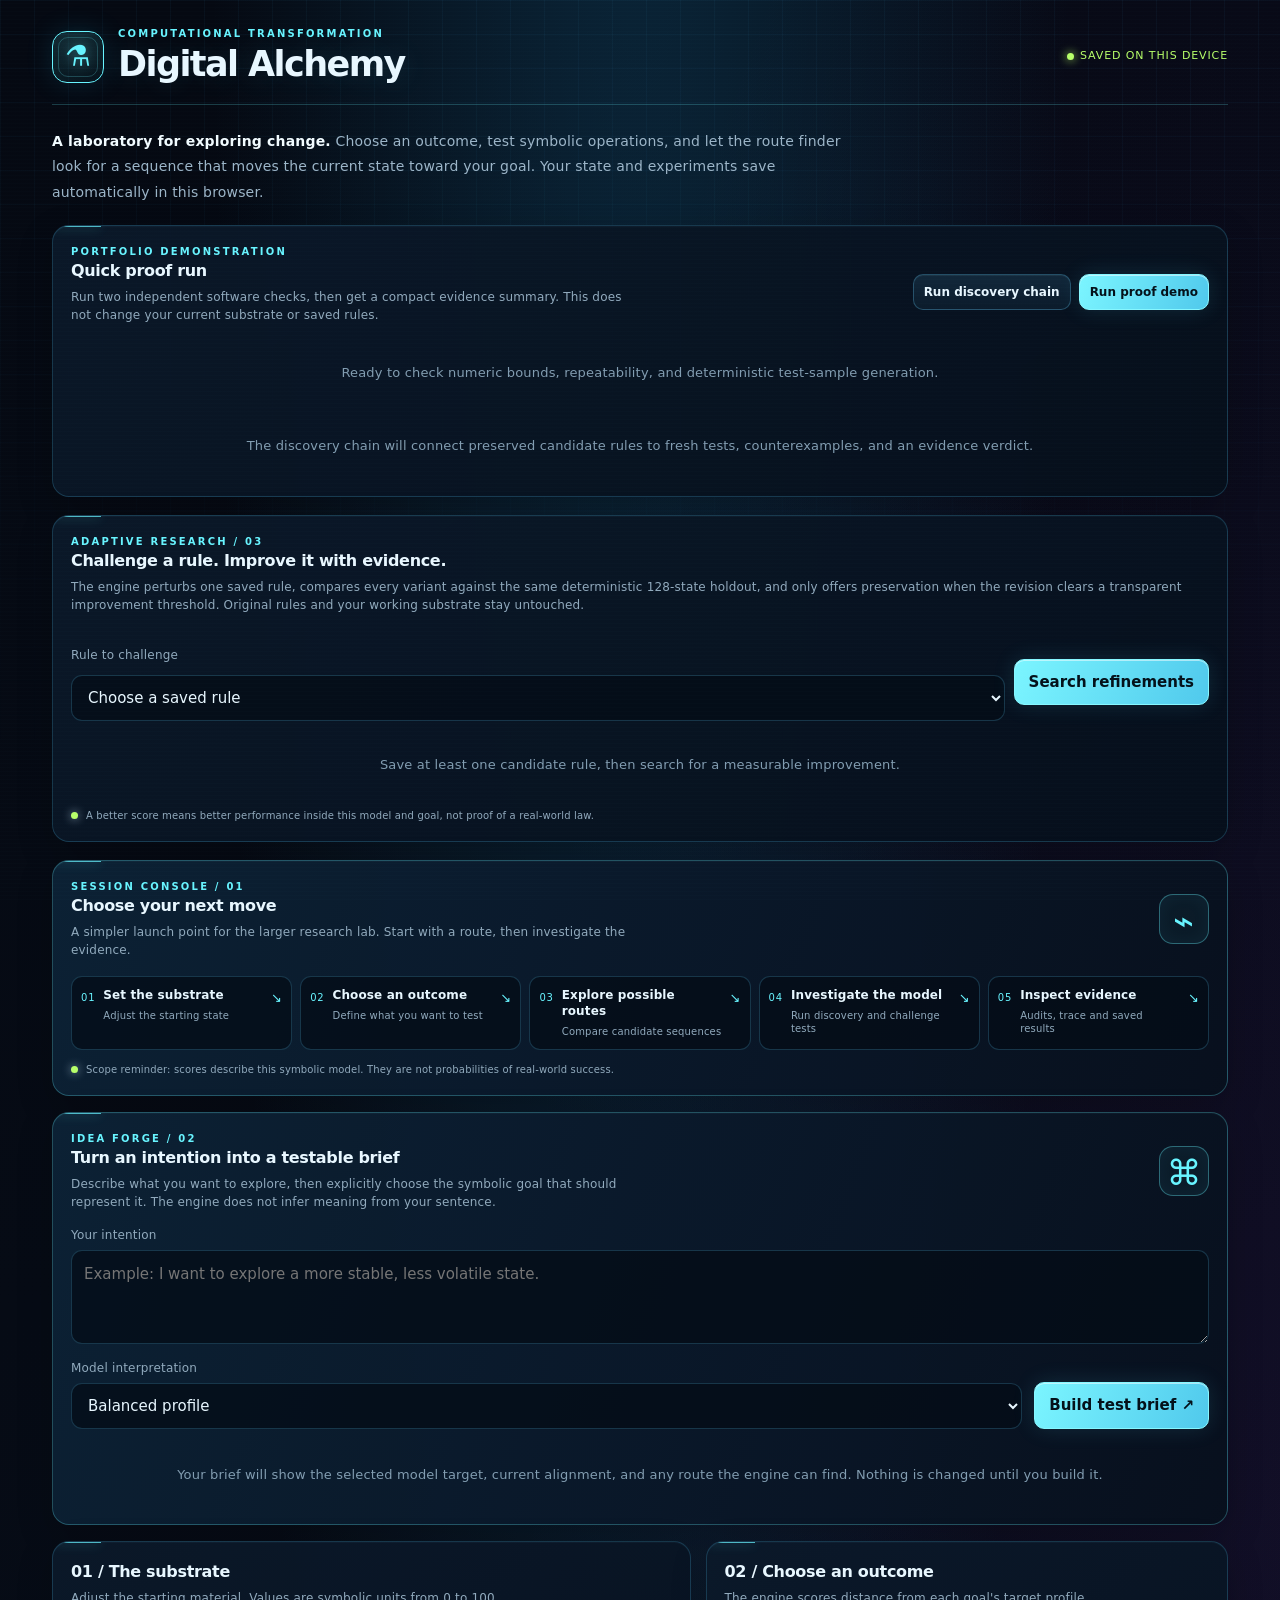
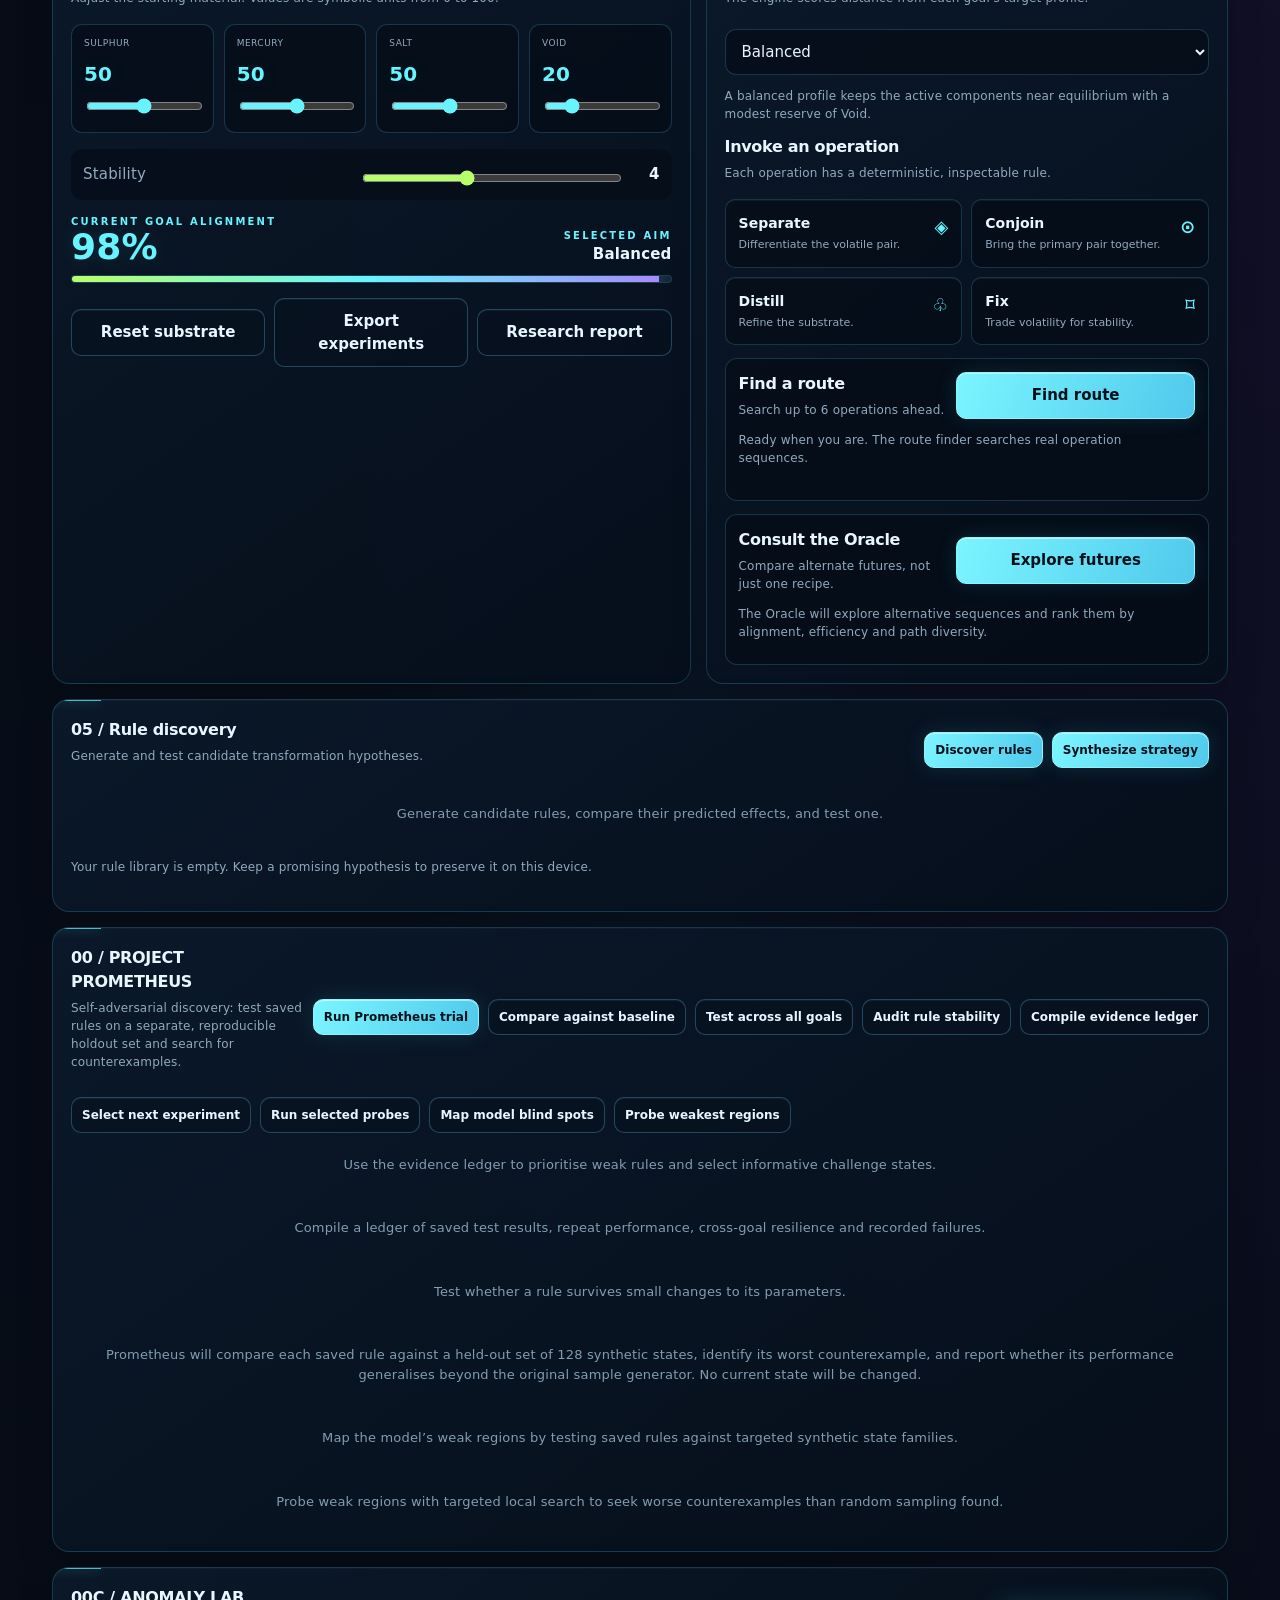
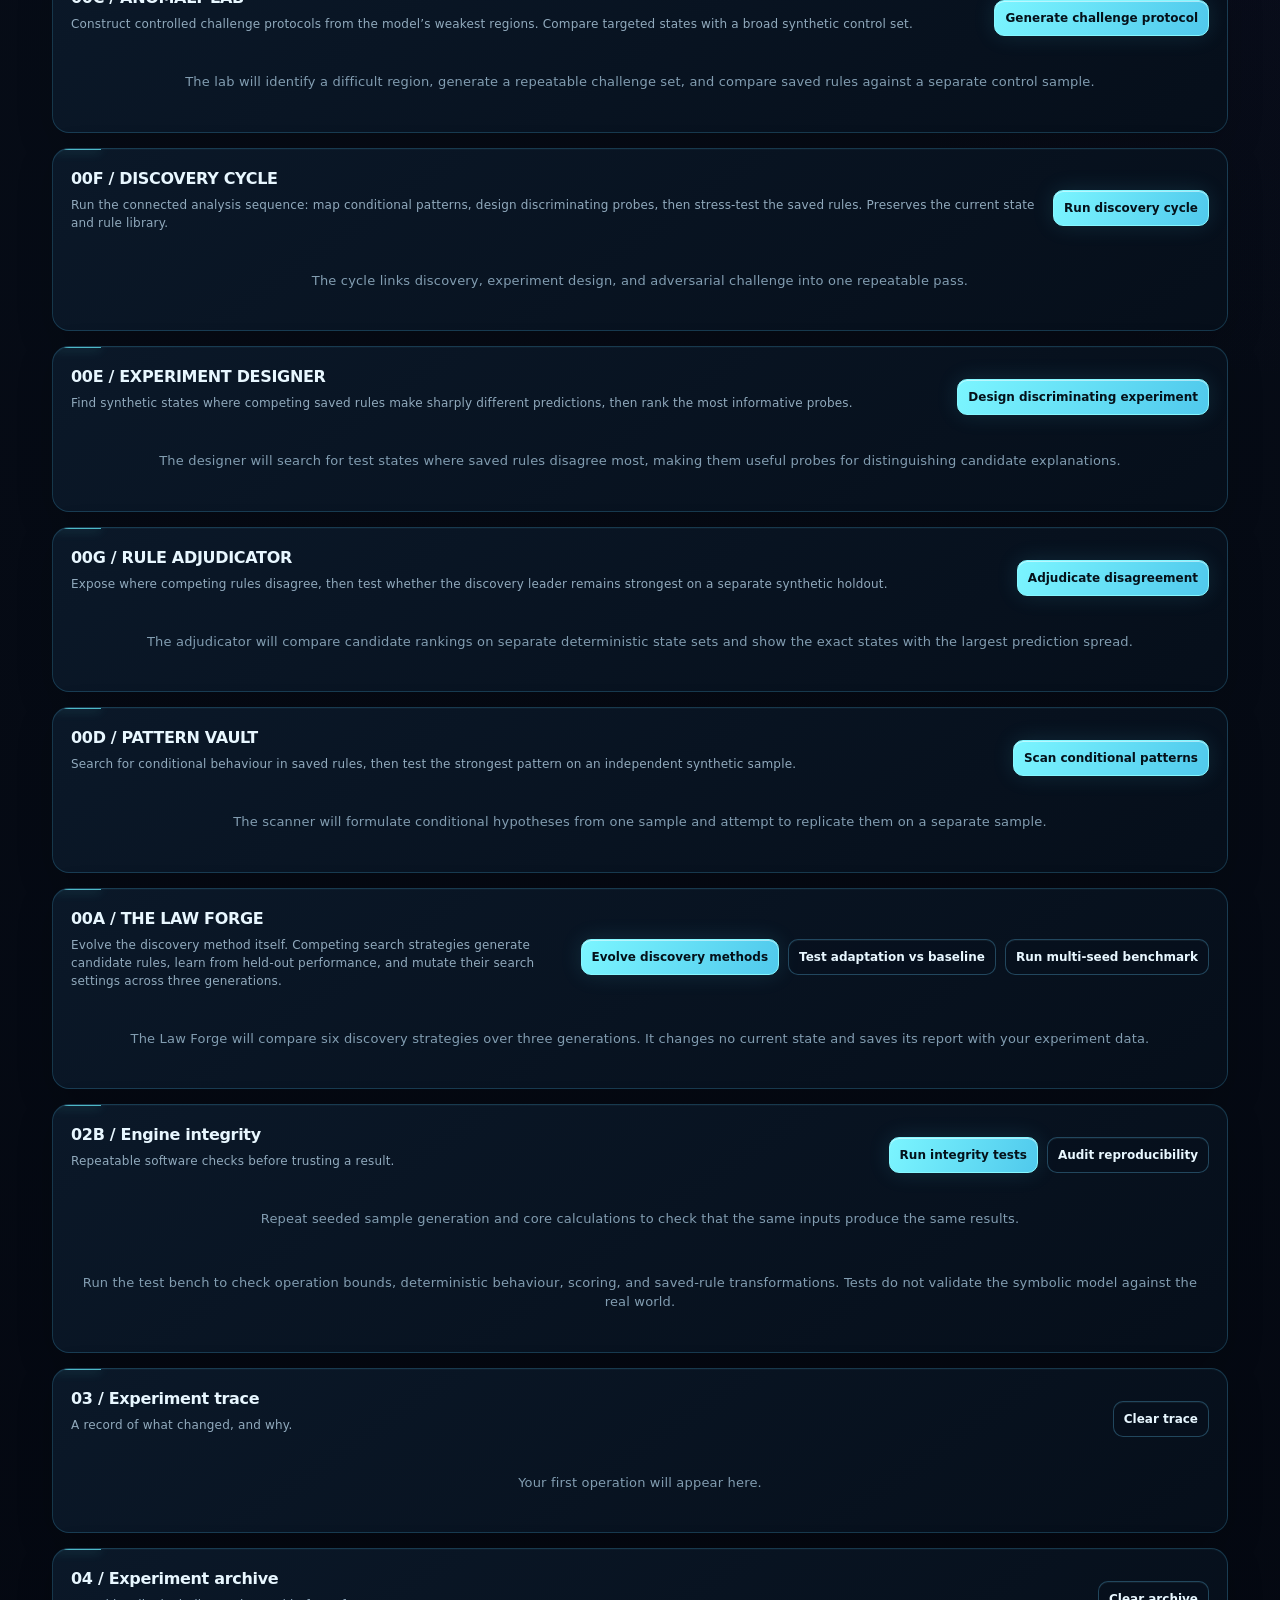
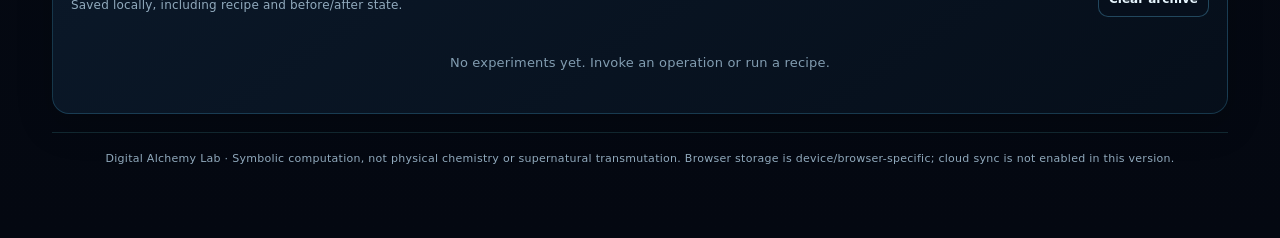
==== index.html @ 7f0c9658 "Design Digital Alchemy with an alien research-lab interface" ====
<!doctype html>
<html lang="en"><head><meta charset="utf-8"><meta name="viewport" content="width=device-width,initial-scale=1,viewport-fit=cover"><meta name="theme-color" content="#09130f"><title>Digital Alchemy Lab</title>
<style>
:root{color-scheme:dark;--bg:#09130f;--panel:#111f18;--panel2:#17281f;--line:#294535;--gold:#d9bd75;--muted:#9aafa1;--text:#edf4ed;--green:#82c59a;--red:#e9a19a}*{box-sizing:border-box}body{margin:0;background:radial-gradient(ellipse at top,#14281d 0,#09130f 58%);color:var(--text);font:15px/1.5 system-ui,-apple-system,BlinkMacSystemFont,"Segoe UI",sans-serif}button,input,select{font:inherit}button{border:1px solid var(--line);background:#203629;color:var(--text);border-radius:12px;padding:11px 14px;cursor:pointer;font-weight:650}button:active{transform:scale(.985)}button.primary{background:var(--gold);color:#172016;border-color:var(--gold)}button.ghost{background:transparent}button.danger{color:#ffc1b8}button:disabled{opacity:.4;cursor:not-allowed}.wrap{max-width:1050px;margin:auto;padding:20px 15px 50px}.top{display:flex;justify-content:space-between;align-items:center;gap:12px;margin-bottom:22px}.brand{display:flex;align-items:center;gap:12px}.sigil{width:45px;height:45px;border:1px solid var(--gold);border-radius:50%;display:grid;place-items:center;color:var(--gold);font-size:26px}.eyebrow{color:var(--gold);font-size:11px;letter-spacing:.19em;text-transform:uppercase}.brand h1{font-size:23px;line-height:1.15;margin:3px 0}.status{font-size:12px;color:var(--green);display:flex;align-items:center;gap:6px}.dot{width:7px;height:7px;background:var(--green);border-radius:50%}.intro{margin-bottom:20px;color:var(--muted);max-width:690px}.intro strong{color:var(--text)}.mission{margin:0 0 16px;padding:17px 18px;background:linear-gradient(115deg,rgba(29,54,39,.96),rgba(12,24,17,.98));border-color:#3b6048}.mission-head{display:flex;justify-content:space-between;gap:12px;align-items:center}.mission h2{font-size:18px;margin:4px 0}.mission .sub{margin:0;max-width:560px}.mission-mark{font-size:35px;color:var(--gold);border:1px solid #3d5c43;border-radius:50%;width:50px;height:50px;display:grid;place-items:center;flex-shrink:0}.launch-nav{display:grid;grid-template-columns:repeat(5,minmax(0,1fr));gap:8px;margin-top:17px}.launch-nav a{display:flex;align-items:flex-start;gap:8px;min-width:0;text-decoration:none;color:var(--text);background:#0a1710;border:1px solid #294535;border-radius:12px;padding:11px 9px;transition:border-color .15s,background .15s}.launch-nav a:hover,.launch-nav a:focus-visible{border-color:var(--gold);background:#172a1d;outline:none}.launch-nav a>span:nth-child(2){min-width:0;flex:1}.launch-num{font-size:10px;color:var(--gold);letter-spacing:.08em;padding-top:2px}.launch-nav strong{display:block;font-size:12px;line-height:1.3}.launch-nav small{display:block;color:var(--muted);font-size:10px;line-height:1.35;margin-top:5px}.launch-arrow{color:var(--gold);font-size:13px}.mission-note{display:flex;align-items:center;gap:8px;font-size:11px;color:var(--muted);margin:12px 0 0}.mission-note .dot{flex-shrink:0}.intent-compiler{margin:0 0 16px}.field-label{display:block;color:var(--muted);font-size:12px;margin:15px 0 6px}.intent-compiler textarea{display:block;width:100%;resize:vertical;min-height:76px;background:#0a1710;color:var(--text);border:1px solid var(--line);border-radius:11px;padding:12px;font:inherit}.intent-compiler textarea:focus,.intent-compiler select:focus{outline:2px solid var(--gold);outline-offset:2px}.intent-controls{display:grid;grid-template-columns:minmax(0,1fr) auto;gap:12px;align-items:end}.intent-controls .goal-select{margin:0}.intent-controls button{min-height:44px}.intent-result{margin-top:14px}.intent-result:empty{display:none}.intent-result .routebox{margin-top:10px}.intent-brief-title{font-size:14px;color:var(--gold);margin:0 0 5px}.intent-result p{margin:5px 0;color:var(--muted);font-size:12px}.intent-result strong{color:var(--text)}.candidate-compare{border-top:1px solid var(--line);padding-top:10px;margin-top:10px}.candidate-compare>div:first-child{display:flex;justify-content:space-between;gap:8px;align-items:center}.candidate-score{font-size:12px;color:var(--gold);white-space:nowrap}.candidate-compare .routepath{margin-top:8px}.grid{display:grid;grid-template-columns:1.1fr .9fr;gap:15px}.panel{background:linear-gradient(145deg,rgba(22,40,30,.97),rgba(13,25,18,.97));border:1px solid var(--line);border-radius:18px;padding:18px;min-width:0}.panel h2{font-size:16px;margin:0 0 5px}.sub{font-size:12px;color:var(--muted);margin:0 0 17px}.stats{display:grid;grid-template-columns:repeat(4,minmax(0,1fr));gap:9px}.stat{background:#0b1710;border:1px solid #243d2d;border-radius:13px;padding:10px}.stat label{display:block;color:var(--muted);font-size:11px;margin-bottom:8px}.stat strong{font-size:20px;color:var(--gold);font-variant-numeric:tabular-nums}.range{width:100%;accent-color:var(--gold);margin-top:9px}.stability{display:flex;align-items:center;gap:12px;margin:16px 0 0;background:#0b1710;border-radius:12px;padding:12px}.stability label{flex:1;color:var(--muted)}.stability input{width:45%;accent-color:var(--green)}.stability strong{min-width:24px;text-align:right}.row{display:flex;gap:9px;align-items:center;flex-wrap:wrap}.row>*{flex:1}.goal-select{width:100%;background:#0b1710;color:var(--text);border:1px solid var(--line);border-radius:11px;padding:12px;margin:5px 0 12px}.scoreline{display:flex;justify-content:space-between;gap:10px;align-items:end;margin-top:14px}.score{font-size:32px;color:var(--gold);font-weight:750;line-height:1}.meter{height:7px;background:#27382d;border-radius:99px;overflow:hidden;margin-top:10px}.meter span{height:100%;display:block;background:linear-gradient(90deg,#77b98b,var(--gold));width:0%;transition:width .2s}.ops{display:grid;grid-template-columns:repeat(2,minmax(0,1fr));gap:9px}.op{padding:13px;text-align:left;background:#0c1911}.op b{display:block;font-size:14px}.op small{display:block;color:var(--muted);font-weight:400;font-size:11px;margin-top:3px}.op .symbol{float:right;color:var(--gold);font-size:18px}.routebox{border:1px solid var(--line);background:#0b1710;border-radius:13px;padding:13px;margin-top:13px}.routepath{display:flex;flex-wrap:wrap;gap:6px;margin:10px 0}.chip{background:#243b2c;border:1px solid #365540;border-radius:8px;padding:5px 8px;font-size:12px}.trace{display:flex;flex-direction:column;gap:9px}.traceitem{border-left:2px solid var(--gold);padding:1px 0 4px 12px}.traceitem b{font-size:13px}.traceitem p{font-size:12px;color:var(--muted);margin:3px 0}.history{display:flex;flex-direction:column;gap:9px}.histitem{display:flex;justify-content:space-between;gap:12px;align-items:center;border:1px solid var(--line);background:#0b1710;border-radius:12px;padding:12px}.histitem strong{display:block;font-size:13px}.histitem small{color:var(--muted);font-size:11px}.histactions{display:flex;gap:6px;flex-shrink:0}.histactions button{padding:7px 9px;font-size:11px}.empty{padding:22px 10px;text-align:center;color:var(--muted);font-size:13px}.wide{grid-column:1/-1}.foot{margin-top:18px;color:var(--muted);font-size:11px;text-align:center}.toast{position:fixed;bottom:18px;left:50%;transform:translateX(-50%);background:#d9bd75;color:#172016;border-radius:12px;padding:10px 15px;font-weight:700;box-shadow:0 8px 30px #0008;display:none;max-width:90vw;z-index:5}.smallbtn{padding:8px 10px;font-size:12px}@media(max-width:680px){.wrap{padding:15px 12px 35px}.launch-nav{grid-template-columns:1fr 1fr}.launch-nav a:last-child{grid-column:1/-1}.mission{padding:15px}.intent-controls{grid-template-columns:1fr}.grid{grid-template-columns:1fr}.wide{grid-column:auto}.panel{padding:15px}.stats{gap:6px}.stat{padding:8px 7px}.stat strong{font-size:18px}.stat label{font-size:10px}.top{align-items:flex-start}.status{font-size:10px}.brand h1{font-size:21px}.histitem{align-items:flex-start}.histactions{flex-direction:column}.histactions button{min-width:68px}}

/* DIGITAL ALCHEMY / XENOLAB VISUAL SYSTEM */
:root{
 --bg:#050912;
 --panel:#0a1422;
 --panel2:#0d1d30;
 --line:#1b4562;
 --gold:#68f4ff;
 --muted:#91aabd;
 --text:#e8f7ff;
 --green:#b7ff6a;
 --red:#ff719b;
 color-scheme:dark;
}
html{scroll-behavior:smooth;scroll-padding-top:18px}
body{
 background:
  radial-gradient(ellipse at 50% -12%,rgba(22,102,145,.32),transparent 48%),
  radial-gradient(ellipse at 100% 30%,rgba(95,38,155,.13),transparent 42%),
  linear-gradient(180deg,#050912 0%,#070d18 52%,#040811 100%);
 letter-spacing:.012em;
}
body::before{
 content:"";position:fixed;inset:0;z-index:-1;pointer-events:none;
 background-image:linear-gradient(rgba(81,202,255,.045) 1px,transparent 1px),linear-gradient(90deg,rgba(81,202,255,.045) 1px,transparent 1px);
 background-size:34px 34px;
 mask-image:linear-gradient(to bottom,black,transparent 86%);
}
body::after{
 content:"";position:fixed;inset:0;z-index:8;pointer-events:none;opacity:.13;
 background:repeating-linear-gradient(to bottom,transparent 0,transparent 3px,rgba(105,220,255,.09) 4px);
 mix-blend-mode:screen;
}
.wrap{max-width:1220px;padding:26px 22px 60px}
.top{padding:0 0 17px;border-bottom:1px solid rgba(104,244,255,.22);margin-bottom:24px}
.brand{gap:14px}
.sigil{
 width:52px;height:52px;border-radius:15px;position:relative;
 background:linear-gradient(145deg,rgba(104,244,255,.12),rgba(104,244,255,.015));
 box-shadow:0 0 28px rgba(44,210,255,.13),inset 0 0 18px rgba(104,244,255,.06);
 text-shadow:0 0 18px rgba(104,244,255,.7);font-size:29px;
}
.sigil::after{content:"";position:absolute;inset:5px;border:1px solid rgba(104,244,255,.22);border-radius:10px;pointer-events:none}
.eyebrow{color:var(--gold);letter-spacing:.22em;font-size:10px;font-weight:750}
.brand h1{font-size:clamp(25px,3vw,35px);letter-spacing:-.045em;font-weight:780;text-shadow:0 0 28px rgba(104,244,255,.14)}
.status{color:var(--green);font-size:11px;text-transform:uppercase;letter-spacing:.08em}
.dot{box-shadow:0 0 10px currentColor}
.intro{max-width:790px;font-size:14px;line-height:1.8;color:#9cb5c8}
.intro strong{color:#f1fbff}
.panel{
 background:linear-gradient(145deg,rgba(11,25,42,.96),rgba(6,15,27,.97));
 border:1px solid rgba(64,151,190,.29);
 border-radius:17px;
 box-shadow:0 12px 36px rgba(0,0,0,.19),inset 0 1px 0 rgba(151,226,255,.035);
 position:relative;overflow:hidden;
}
.panel::before{
 content:"";position:absolute;left:0;top:0;width:48px;height:1px;
 background:var(--gold);box-shadow:0 0 12px var(--gold);opacity:.72;
}
.panel h2{letter-spacing:-.02em;font-size:16px}
.sub,.field-label{color:var(--muted)}
.mission{
 background:linear-gradient(112deg,rgba(12,34,54,.97),rgba(8,16,30,.98));
 border-color:rgba(104,244,255,.27);
}
.mission-mark{
 color:var(--gold);border-color:rgba(104,244,255,.36);border-radius:14px;
 background:rgba(104,244,255,.045);box-shadow:inset 0 0 18px rgba(104,244,255,.05);
}
.launch-nav a,.stat,.routebox,.histitem,.stability,.intent-compiler textarea,.goal-select,.op{
 background:rgba(4,12,23,.76);
 border-color:rgba(53,116,151,.39);
}
.launch-nav a{border-radius:11px;transition:transform .18s,border-color .18s,background .18s,box-shadow .18s}
.launch-nav a:hover,.launch-nav a:focus-visible{
 border-color:var(--gold);background:rgba(18,51,72,.75);
 box-shadow:0 0 22px rgba(104,244,255,.09);transform:translateY(-2px)
}
.launch-nav strong{font-size:12px;letter-spacing:.01em}
.launch-num,.launch-arrow,.candidate-score{color:var(--gold)}
button{
 border:1px solid rgba(73,149,183,.42);
 background:linear-gradient(180deg,#12283b,#0b1b2b);
 border-radius:10px;
 box-shadow:inset 0 1px 0 rgba(195,240,255,.055);
 transition:transform .16s,border-color .16s,box-shadow .16s,filter .16s;
}
button:hover:not(:disabled){border-color:rgba(104,244,255,.8);box-shadow:0 0 20px rgba(104,244,255,.09),inset 0 1px 0 rgba(195,240,255,.08);filter:brightness(1.08)}
button.primary{
 background:linear-gradient(110deg,#7bf5ff,#50c9ec);
 border-color:#86f7ff;color:#04111a;
 box-shadow:0 0 22px rgba(80,201,236,.14),inset 0 1px 0 rgba(255,255,255,.5);
 font-weight:800;
}
button.primary:hover:not(:disabled){box-shadow:0 0 27px rgba(80,201,236,.27);filter:brightness(1.05)}
button.ghost{background:rgba(7,17,29,.45)}
button.danger{color:#ff9db7}
.intent-compiler textarea:focus,.intent-compiler select:focus{outline-color:var(--gold)}
.stats{gap:10px}
.stat{border-radius:11px;padding:12px}
.stat label{letter-spacing:.055em;text-transform:uppercase;font-size:9px}
.stat strong,.score{color:var(--gold);text-shadow:0 0 22px rgba(104,244,255,.12)}
.score{font-size:36px}
.meter{background:#14283a;border:1px solid rgba(73,149,183,.19);height:8px}
.meter span{background:linear-gradient(90deg,#b7ff6a,#68f4ff,#a78bfa);box-shadow:0 0 12px rgba(104,244,255,.35)}
.range{accent-color:var(--gold)}
.chip{background:#10283a;border-color:#24536c;color:#d8f7ff}
.traceitem{border-left-color:var(--gold)}
.routebox{border-radius:12px}
.empty{color:#829db1}
.mission-note{font-size:10px;letter-spacing:.015em}
.toast{background:#68f4ff;color:#04111a;box-shadow:0 8px 35px rgba(0,0,0,.55),0 0 25px rgba(104,244,255,.18)}
.foot{border-top:1px solid rgba(104,244,255,.14);padding-top:18px;letter-spacing:.025em}
input,select,textarea{accent-color:var(--gold)}
:focus-visible{outline:2px solid var(--gold);outline-offset:3px}
@media(max-width:680px){
 .wrap{padding:16px 12px 38px}
 .top{padding-bottom:14px}
 .sigil{width:45px;height:45px}
 .panel{border-radius:14px}
 .launch-nav a{padding:10px 8px}
}
@media(prefers-reduced-motion:reduce){
 *,*::before,*::after{scroll-behavior:auto!important;transition:none!important;animation:none!important}
}

</style></head><body><main class="wrap">
<header class="top"><div class="brand"><div class="sigil">⚗</div><div><div class="eyebrow">Computational transformation</div><h1>Digital Alchemy</h1></div></div><div class="status" id="saveStatus"><span class="dot"></span><span>Saved on this device</span></div></header>
<p class="intro"><strong>A laboratory for exploring change.</strong> Choose an outcome, test symbolic operations, and let the route finder look for a sequence that moves the current state toward your goal. Your state and experiments save automatically in this browser.</p>
<section class="panel" aria-labelledby="portfolioDemoTitle" style="margin-bottom:18px">
  <div class="row"><div><div class="eyebrow">Portfolio demonstration</div><h2 id="portfolioDemoTitle">Quick proof run</h2><p class="sub">Run two independent software checks, then get a compact evidence summary. This does not change your current substrate or saved rules.</p></div><div class="row" style="gap:8px;flex-wrap:wrap;justify-content:flex-end"><button class="smallbtn" id="runEvidenceChain" style="flex:0 0 auto">Run discovery chain</button><button class="primary smallbtn" id="runPortfolioDemo" style="flex:0 0 auto">Run proof demo</button></div></div>
  <div id="portfolioDemoResults" aria-live="polite"><div class="empty">Ready to check numeric bounds, repeatability, and deterministic test-sample generation.</div></div>
  <div id="evidenceChainResults" aria-live="polite" style="margin-top:10px"><div class="empty">The discovery chain will connect preserved candidate rules to fresh tests, counterexamples, and an evidence verdict.</div></div>
</section>
<section class="panel" id="refinementPanel" style="margin-bottom:18px" aria-labelledby="refinementTitle">
  <div class="eyebrow">Adaptive research / 03</div><h2 id="refinementTitle">Challenge a rule. Improve it with evidence.</h2>
  <p class="sub">The engine perturbs one saved rule, compares every variant against the same deterministic 128-state holdout, and only offers preservation when the revision clears a transparent improvement threshold. Original rules and your working substrate stay untouched.</p>
  <div class="row"><div><label class="field-label" for="refinementRuleSelect">Rule to challenge</label><select id="refinementRuleSelect" class="goal-select"><option value="">Choose a saved rule</option></select></div><button class="primary" id="runRuleRefinement" style="flex:0 0 auto">Search refinements</button></div>
  <div id="ruleRefinementResults" aria-live="polite"><div class="empty">Save at least one candidate rule, then search for a measurable improvement.</div></div>
  <p class="mission-note"><span class="dot"></span> A better score means better performance inside this model and goal, not proof of a real-world law.</p>
</section>
<section class="mission panel" aria-labelledby="missionTitle">
  <div class="mission-head"><div><div class="eyebrow">Session console / 01</div><h2 id="missionTitle">Choose your next move</h2><p class="sub">A simpler launch point for the larger research lab. Start with a route, then investigate the evidence.</p></div><span class="mission-mark" aria-hidden="true">⌁</span></div>
  <nav class="launch-nav" aria-label="Jump to a Digital Alchemy workspace">
    <a href="#substratePanel"><span class="launch-num">01</span><span><strong>Set the substrate</strong><small>Adjust the starting state</small></span><span class="launch-arrow">↘</span></a>
    <a href="#intentionPanel"><span class="launch-num">02</span><span><strong>Choose an outcome</strong><small>Define what you want to test</small></span><span class="launch-arrow">↘</span></a>
    <a href="#routePanel"><span class="launch-num">03</span><span><strong>Explore possible routes</strong><small>Compare candidate sequences</small></span><span class="launch-arrow">↘</span></a>
    <a href="#discoveryPanel"><span class="launch-num">04</span><span><strong>Investigate the model</strong><small>Run discovery and challenge tests</small></span><span class="launch-arrow">↘</span></a>
    <a href="#evidencePanel"><span class="launch-num">05</span><span><strong>Inspect evidence</strong><small>Audits, trace and saved results</small></span><span class="launch-arrow">↘</span></a>
  </nav>
  <p class="mission-note"><span class="dot"></span> Scope reminder: scores describe this symbolic model. They are not probabilities of real-world success.</p>
</section>
<section class="mission panel intent-compiler" aria-labelledby="intentCompilerTitle">
  <div class="mission-head"><div><div class="eyebrow">Idea Forge / 02</div><h2 id="intentCompilerTitle">Turn an intention into a testable brief</h2><p class="sub">Describe what you want to explore, then explicitly choose the symbolic goal that should represent it. The engine does not infer meaning from your sentence.</p></div><span class="mission-mark" aria-hidden="true">⌘</span></div>
  <label class="field-label" for="intentionText">Your intention</label>
  <textarea id="intentionText" rows="3" maxlength="500" placeholder="Example: I want to explore a more stable, less volatile state."></textarea>
  <div class="intent-controls"><div><label class="field-label" for="intentionGoal">Model interpretation</label><select id="intentionGoal" class="goal-select"><option value="balanced">Balanced profile</option><option value="concentrated">Concentrated profile</option><option value="purified">Purified profile</option><option value="stable">Stable profile</option><option value="custom">My custom target</option></select></div><button class="primary" id="compileIntent">Build test brief ↗</button></div>
  <div id="intentBriefResult" class="intent-result" aria-live="polite"><div class="empty">Your brief will show the selected model target, current alignment, and any route the engine can find. Nothing is changed until you build it.</div></div>
</section>
<div class="grid">
<section class="panel" id="substratePanel"><h2>01 / The substrate</h2><p class="sub">Adjust the starting material. Values are symbolic units from 0 to 100.</p><div class="stats" id="stats"></div><div class="stability"><label for="stability">Stability</label><input id="stability" class="range" type="range" min="0" max="10" value="4"><strong id="stabValue">4</strong></div><div class="scoreline"><div><div class="eyebrow">Current goal alignment</div><div class="score" id="score">--%</div></div><div style="text-align:right"><div class="eyebrow">Selected aim</div><strong id="goalName">Balanced</strong></div></div><div class="meter"><span id="meter"></span></div><div class="row" style="margin-top:15px"><button class="ghost" id="resetState">Reset substrate</button><button class="ghost" id="export">Export experiments</button><button class="ghost" id="exportReport">Research report</button></div></section>
<section class="panel" id="intentionPanel"><h2>02 / Choose an outcome</h2><p class="sub">The engine scores distance from each goal's target profile.</p><select class="goal-select" id="goal"><option value="balanced">Balanced</option><option value="concentrated">Concentrated</option><option value="purified">Purified</option><option value="stable">Stable</option><option value="custom">Custom intention</option></select><div id="goalDescription" class="sub" style="margin-bottom:12px"></div><div id="customTarget" class="routebox" style="display:none;margin:0 0 18px"><h2>Define your target state</h2><p class="sub">Set the destination. The engine will search for a sequence that moves the substrate toward this profile.</p><div id="targetControls"></div><div class="stability"><label for="targetStability">Target stability</label><input id="targetStability" class="range" type="range" min="0" max="10" value="8"><strong id="targetStabilityValue">8</strong></div></div><h2>Invoke an operation</h2><p class="sub">Each operation has a deterministic, inspectable rule.</p><div class="ops"><button class="op" data-op="Separate"><span class="symbol">◈</span><b>Separate</b><small>Differentiate the volatile pair.</small></button><button class="op" data-op="Conjoin"><span class="symbol">⊙</span><b>Conjoin</b><small>Bring the primary pair together.</small></button><button class="op" data-op="Distill"><span class="symbol">♧</span><b>Distill</b><small>Refine the substrate.</small></button><button class="op" data-op="Fix"><span class="symbol">⌑</span><b>Fix</b><small>Trade volatility for stability.</small></button></div><div class="routebox" id="routePanel"><div class="row"><div><h2>Find a route</h2><p class="sub" style="margin:3px 0 0">Search up to 6 operations ahead.</p></div><button class="primary" id="findRoute">Find route</button></div><div id="routeResult" class="sub" style="margin:12px 0 0">Ready when you are. The route finder searches real operation sequences.</div><div class="routepath" id="routePath"></div><button id="runRoute" class="primary" style="width:100%;display:none">Execute recipe step by step</button></div><div class="routebox"><div class="row"><div><h2>Consult the Oracle</h2><p class="sub" style="margin:3px 0 0">Compare alternate futures, not just one recipe.</p></div><button class="primary" id="oracle">Explore futures</button></div><div id="oracleResult" class="sub" style="margin:12px 0 0">The Oracle will explore alternative sequences and rank them by alignment, efficiency and path diversity.</div><div id="oraclePaths" class="trace" style="margin-top:10px"></div></div></section>
<section class="panel wide" id="discoveryPanel"><div class="row"><div><h2>05 / Rule discovery</h2><p class="sub">Generate and test candidate transformation hypotheses.</p></div><button class="primary smallbtn" id="discoverRules" style="flex:0 0 auto">Discover rules</button> <button class="primary smallbtn" id="synthesizeStrategy" style="flex:0 0 auto">Synthesize strategy</button></div><div id="discoveryResults"><div class="empty">Generate candidate rules, compare their predicted effects, and test one.</div></div><div id="keptRules" class="trace" style="margin-top:12px"><p class="sub">Your preserved rule library will appear here.</p></div></section>
<section class="panel wide" id="evidencePanel"><div class="row"><div><h2>00 / PROJECT PROMETHEUS</h2><p class="sub">Self-adversarial discovery: test saved rules on a separate, reproducible holdout set and search for counterexamples.</p></div><button class="primary smallbtn" id="runPrometheus" style="flex:0 0 auto">Run Prometheus trial</button><button class="ghost smallbtn" id="compareBaseline" style="flex:0 0 auto">Compare against baseline</button><button class="ghost smallbtn" id="crossGoalAudit" style="flex:0 0 auto">Test across all goals</button><button class="ghost smallbtn" id="ruleStabilityAudit" style="flex:0 0 auto">Audit rule stability</button><button class="ghost smallbtn" id="compileEvidenceLedger" style="flex:0 0 auto">Compile evidence ledger</button><button class="ghost smallbtn" id="selectNextExperiment" style="flex:0 0 auto">Select next experiment</button><button class="ghost smallbtn" id="runSelectedProbes" style="flex:0 0 auto">Run selected probes</button><button class="ghost smallbtn" id="mapBlindSpots" style="flex:0 0 auto">Map model blind spots</button><button class="ghost smallbtn" id="probeWeaknesses" style="flex:0 0 auto">Probe weakest regions</button></div><div id="nextExperimentResults"><div class="empty">Use the evidence ledger to prioritise weak rules and select informative challenge states.</div></div><div id="evidenceLedgerResults"><div class="empty">Compile a ledger of saved test results, repeat performance, cross-goal resilience and recorded failures.</div></div><div id="ruleStabilityResults"><div class="empty">Test whether a rule survives small changes to its parameters.</div></div><div id="prometheusResults"><div class="empty">Prometheus will compare each saved rule against a held-out set of 128 synthetic states, identify its worst counterexample, and report whether its performance generalises beyond the original sample generator. No current state will be changed.</div></div><div id="blindSpotResults"><div class="empty">Map the model’s weak regions by testing saved rules against targeted synthetic state families.</div></div><div id="challengeResults"><div class="empty">Probe weak regions with targeted local search to seek worse counterexamples than random sampling found.</div></div></section><section class="panel wide"><div class="row"><div><h2>00C / ANOMALY LAB</h2><p class="sub">Construct controlled challenge protocols from the model’s weakest regions. Compare targeted states with a broad synthetic control set.</p></div><button class="primary smallbtn" id="runAnomalyProtocol" style="flex:0 0 auto">Generate challenge protocol</button></div><div id="anomalyResults"><div class="empty">The lab will identify a difficult region, generate a repeatable challenge set, and compare saved rules against a separate control sample.</div></div></section>
<section class="panel wide"><div class="row"><div><h2>00F / DISCOVERY CYCLE</h2><p class="sub">Run the connected analysis sequence: map conditional patterns, design discriminating probes, then stress-test the saved rules. Preserves the current state and rule library.</p></div><button class="primary smallbtn" id="runDiscoveryCycle" style="flex:0 0 auto">Run discovery cycle</button></div><div id="discoveryCycleResults"><div class="empty">The cycle links discovery, experiment design, and adversarial challenge into one repeatable pass.</div></div></section><section class="panel wide"><div class="row"><div><h2>00E / EXPERIMENT DESIGNER</h2><p class="sub">Find synthetic states where competing saved rules make sharply different predictions, then rank the most informative probes.</p></div><button class="primary smallbtn" id="designExperiments" style="flex:0 0 auto">Design discriminating experiment</button></div><div id="experimentDesignResults"><div class="empty">The designer will search for test states where saved rules disagree most, making them useful probes for distinguishing candidate explanations.</div></div></section><section class="panel wide"><div class="row"><div><h2>00G / RULE ADJUDICATOR</h2><p class="sub">Expose where competing rules disagree, then test whether the discovery leader remains strongest on a separate synthetic holdout.</p></div><button class="primary smallbtn" id="adjudicateRules" style="flex:0 0 auto">Adjudicate disagreement</button></div><div id="disagreementResults"><div class="empty">The adjudicator will compare candidate rankings on separate deterministic state sets and show the exact states with the largest prediction spread.</div></div></section><section class="panel wide"><div class="row"><div><h2>00D / PATTERN VAULT</h2><p class="sub">Search for conditional behaviour in saved rules, then test the strongest pattern on an independent synthetic sample.</p></div><button class="primary smallbtn" id="scanPatterns" style="flex:0 0 auto">Scan conditional patterns</button></div><div id="patternResults"><div class="empty">The scanner will formulate conditional hypotheses from one sample and attempt to replicate them on a separate sample.</div></div></section><section class="panel wide"><div class="row"><div><h2>00A / THE LAW FORGE</h2><p class="sub">Evolve the discovery method itself. Competing search strategies generate candidate rules, learn from held-out performance, and mutate their search settings across three generations.</p></div><button class="primary smallbtn" id="runLawForge" style="flex:0 0 auto">Evolve discovery methods</button><button class="ghost smallbtn" id="auditLawForge" style="flex:0 0 auto">Test adaptation vs baseline</button><button class="ghost smallbtn" id="benchmarkLawForge" style="flex:0 0 auto">Run multi-seed benchmark</button></div><div id="lawForgeResults"><div class="empty">The Law Forge will compare six discovery strategies over three generations. It changes no current state and saves its report with your experiment data.</div></div></section>
<section class="panel wide"><div class="row"><div><h2>02B / Engine integrity</h2><p class="sub">Repeatable software checks before trusting a result.</p></div><button class="primary smallbtn" id="runIntegrity" style="flex:0 0 auto">Run integrity tests</button><button class="ghost smallbtn" id="runReproducibility" style="flex:0 0 auto">Audit reproducibility</button></div><div id="reproducibilityResults"><div class="empty">Repeat seeded sample generation and core calculations to check that the same inputs produce the same results.</div></div><div id="integrityResults"><div class="empty">Run the test bench to check operation bounds, deterministic behaviour, scoring, and saved-rule transformations. Tests do not validate the symbolic model against the real world.</div></div></section>
<section class="panel wide"><div class="row"><div><h2>03 / Experiment trace</h2><p class="sub">A record of what changed, and why.</p></div><button class="ghost smallbtn" id="clearTrace" style="flex:0 0 auto">Clear trace</button></div><div class="trace" id="trace"><div class="empty">Your first operation will appear here.</div></div></section>
<section class="panel wide"><div class="row"><div><h2>04 / Experiment archive</h2><p class="sub">Saved locally, including recipe and before/after state.</p></div><button class="ghost smallbtn" id="clearHistory" style="flex:0 0 auto">Clear archive</button></div><div class="history" id="history"><div class="empty">No experiments yet. Invoke an operation or run a recipe.</div></div></section>
</div><p class="foot">Digital Alchemy Lab · Symbolic computation, not physical chemistry or supernatural transmutation. Browser storage is device/browser-specific; cloud sync is not enabled in this version.</p></main><div class="toast" id="toast"></div>
<script>
(function(){
const KEY='digital-alchemy-state-v1';
const names=['Sulphur','Mercury','Salt','Void'];
const goals={
 balanced:{label:'Balanced',target:[50,50,50,20],stab:5,desc:'A balanced profile keeps the active components near equilibrium with a modest reserve of Void.'},
 concentrated:{label:'Concentrated',target:[75,65,35,10],stab:6,desc:'Concentration favours strong Sulphur and Mercury, with less Void and a stable core.'},
 purified:{label:'Purified',target:[35,40,75,5],stab:7,desc:'Purification favours Salt, reduces Void, and steadily refines the material.'},
 stable:{label:'Stable',target:[45,45,60,10],stab:9,desc:'Fixation favours stability and a quieter, Salt-rich substrate.'},
 custom:{label:'Custom intention',target:[65,35,70,8],stab:8,desc:'Define your own destination. The engine will search for the closest reachable state.'}
};
const ops=['Separate','Conjoin','Distill','Fix'];
let state={values:[50,50,50,20],stability:4,goal:'balanced',customTarget:[65,35,70,8],customStability:8,intentText:'',history:[],trace:[],route:null,learnedRules:[],integrityReports:[],prometheusReports:[],lawForgeReports:[],blindSpotReports:[]};
let running=false;
function clamp(n){return Math.max(0,Math.min(100,Math.round(n)))}
function clone(x){return JSON.parse(JSON.stringify(x))}
function goalConfig(g=state.goal){if(g==='custom')return {...goals.custom,target:state.customTarget,stab:state.customStability};return goals[g]}
function score(s,g=state.goal){const t=goalConfig(g);let d=0;for(let i=0;i<4;i++)d+=Math.abs(s.values[i]-t.target[i])/100;d+=Math.abs(s.stability-t.stab)/10;return Math.round(Math.max(0,100-(d/5*100)))}
function apply(s,op){
 let n=clone(s),v=n.values,explain='';
 if(op==='Separate'){const sulphurHigher=v[0]>=v[1];v[0]=clamp(v[0]+(sulphurHigher?8:-8));v[1]=clamp(v[1]+(sulphurHigher?-8:8));v[3]=clamp(v[3]+5);n.stability=Math.max(0,n.stability-1);explain='Pushed Sulphur and Mercury apart, increased Void by 5, and reduced stability by 1.'}
 if(op==='Conjoin'){let avg=(v[0]+v[1])/2;v[0]=clamp(v[0]+(avg-v[0])*.35);v[1]=clamp(v[1]+(avg-v[1])*.35);v[2]=clamp(v[2]-3);v[3]=clamp(v[3]-5);n.stability=Math.min(10,n.stability+1);explain='Moved Sulphur and Mercury toward their mean, reduced Salt and Void slightly, and raised stability.'}
 if(op==='Distill'){v[0]=clamp(v[0]-4);v[1]=clamp(v[1]-3);v[2]=clamp(v[2]+8);v[3]=clamp(v[3]-7);n.stability=Math.min(10,n.stability+1);explain='Reduced the volatile components, increased Salt by 8, reduced Void by 7, and raised stability.'}
 if(op==='Fix'){v[0]=clamp(v[0]-2);v[1]=clamp(v[1]-2);v[2]=clamp(v[2]+4);v[3]=clamp(v[3]-4);n.stability=Math.min(10,n.stability+2);explain='Anchored the substrate: slightly reduced volatility, added Salt, lowered Void, and raised stability by 2.'}
 return {state:n,explain};
}
function synthesizeStrategy(){
 const root=document.getElementById('discoveryResults');
 if(state.learnedRules.length>=30){showToast('Rule library full. Discard a rule before synthesis.');return}
 const levels=[-12,-8,-4,0,4,8,12],stabilityLevels=[-2,-1,0,1,2];
 const samples=Array.from({length:64},(_,i)=>({values:[(i*37+13)%101,(i*53+29)%101,(i*29+47)%101,(i*71+7)%101],stability:(i*7+3)%11}));
 const candidates=[];
 for(let k=0;k<160;k++){
  const delta=[levels[(k*7+1)%7],levels[(k*11+2)%7],levels[(k*13+3)%7],levels[(k*17+4)%7]];
  if(delta.every(x=>x===0))delta[k%4]=levels[k%2===0?0:6];
  const ds=stabilityLevels[k%5];
  const gains=samples.map(s=>{
   const next={values:s.values.map((x,i)=>clamp(x+delta[i])),stability:Math.max(0,Math.min(10,s.stability+ds))};
   return score(next)-score(s);
  });
  const losses=gains.filter(x=>x<0),mean=+(gains.reduce((a,b)=>a+b,0)/gains.length).toFixed(2),winRate=Math.round(gains.filter(x=>x>0).length/gains.length*100),worst=losses.length?Math.min(...losses):0;
  candidates.push({delta,ds,mean,winRate,worst,rank:mean+winRate/100});
 }
 candidates.sort((a,b)=>b.rank-a.rank||b.worst-a.worst);
 const chosen=[];
 for(const r of candidates){
  if(chosen.length>=3||state.learnedRules.length+chosen.length>=30)break;
  if(state.learnedRules.some(x=>x.delta.join(',')===r.delta.join(',')&&x.ds===r.ds)||chosen.some(x=>x.delta.join(',')===r.delta.join(',')&&x.ds===r.ds))continue;
  if(r.mean<=0)continue;
  chosen.push(r);
 }
 if(!chosen.length){
  root.innerHTML='<p class="sub">Tested 160 candidate rules across 64 repeatable states. No new positive-average rule was strong enough to preserve without duplicating the library. Try a different intention or discard an obsolete rule.</p>';
  showToast('Synthesis completed: no new positive-average rules');return;
 }
 chosen.forEach((r,i)=>state.learnedRules.push({name:'Auto '+(Date.now().toString(36).slice(-3))+'-'+(i+1),delta:r.delta.slice(),ds:r.ds,mean:r.mean,winRate:r.winRate,worst:r.worst,sampleCount:64}));
 persist();renderKeptRules();findRulePlans();
 const summary='<div class="traceitem"><b>Automatic synthesis complete</b><p>Generated 160 candidate rules and tested each against 64 repeatable sample states for the current intention. Preserved '+chosen.length+' new positive-average rule'+(chosen.length===1?'':'s')+' without changing your current state.</p>'+chosen.map((r,i)=>'<p>'+(i+1)+'. '+(r.mean>=0?'+':'')+r.mean+' mean gain · '+r.winRate+'% positive outcomes · worst loss '+r.worst+'</p>').join('')+'<p>These are goal-relative heuristics, not proven universal laws. The pathfinder below now includes the new rules.</p></div>';
 root.innerHTML=summary+root.innerHTML;
 showToast('Synthesized '+chosen.length+' candidate rules and searched for a path');
}
function discoverRules(){
 const root=document.getElementById('discoveryResults');
 const start={values:state.values.slice(),stability:state.stability};
 const candidates=[],levels=[-8,-4,0,4,8],stabilityLevels=[-1,0,1];
 const samples=Array.from({length:24},(_,i)=>({values:[(i*37+13)%101,(i*53+29)%101,(i*29+47)%101,(i*71+7)%101],stability:(i*7+3)%11}));
 for(let k=0;k<64;k++){
  const delta=[levels[(k*7+1)%5],levels[(k*11+2)%5],levels[(k*13+3)%5],levels[(k*17+4)%5]];
  if(delta.every(x=>x===0))delta[k%4]=levels[k%2===0?0:4];
  const ds=stabilityLevels[k%3];
  const evaluate=s=>({values:s.values.map((x,i)=>clamp(x+delta[i])),stability:Math.max(0,Math.min(10,s.stability+ds))});
  const gains=samples.map(s=>score(evaluate(s))-score(s)),mean=gains.reduce((a,b)=>a+b,0)/gains.length;
  const wins=gains.filter(x=>x>0).length,losses=gains.filter(x=>x<0),next=evaluate(start);
  candidates.push({delta,ds,next,mean,winRate:Math.round(wins/gains.length*100),worst:losses.length?Math.min(...losses):0,currentGain:score(next)-score(start)});
 }
 candidates.sort((a,b)=>(b.mean+b.winRate/100)-(a.mean+a.winRate/100)||b.worst-a.worst);
 const top=candidates.slice(0,8);
 root.innerHTML='<p class="sub">Validated '+candidates.length+' candidate rules against '+samples.length+' repeatable sample states each. Ranking combines average alignment gain and win rate. This is a bounded symbolic simulation, not a law of nature.</p>'+top.map((r,i)=>'<div class="traceitem"><b>Hypothesis '+(i+1)+' · '+(r.mean>=0?'+':'')+r.mean.toFixed(2)+' mean gain</b><p>Worked on '+r.winRate+'% of sample states · worst loss '+r.worst+' points</p><p>Rule: S '+signed(r.delta[0])+' · M '+signed(r.delta[1])+' · Salt '+signed(r.delta[2])+' · Void '+signed(r.delta[3])+' · stability '+signed(r.ds)+'</p><p>Current-state prediction: '+r.next.values.join(' / ')+' · stability '+r.next.stability+' · alignment '+score(r.next)+'% ('+(r.currentGain>=0?'+':'')+r.currentGain+')</p><button class="smallbtn" data-hypothesis="'+i+'">Test on my state</button> <button class="smallbtn" data-keep="'+i+'">Keep rule</button></div>').join('');
 root.querySelectorAll('[data-hypothesis]').forEach(btn=>btn.addEventListener('click',()=>applyCandidate(top[+btn.dataset.hypothesis],'Hypothesis '+(+btn.dataset.hypothesis+1),samples.length)));
 root.querySelectorAll('[data-keep]').forEach(btn=>btn.addEventListener('click',()=>{
  const r=top[+btn.dataset.keep];
  if(state.learnedRules.some(x=>x.delta.join(',')===r.delta.join(',')&&x.ds===r.ds)){showToast('That rule is already in your library');return}
  if(state.learnedRules.length>=30){showToast('Rule library full. Remove a rule before adding another.');return}
  state.learnedRules.push({name:'Rule '+(state.learnedRules.length+1),delta:r.delta.slice(),ds:r.ds,mean:+r.mean.toFixed(2),winRate:r.winRate,worst:r.worst});
  persist();renderKeptRules();showToast('Rule preserved in your local library');
 }));
 renderKeptRules();
}
function runReproducibilityAudit(){
 const checks=[];
 const add=(name,ok,detail)=>checks.push({name,ok:!!ok,detail});
 const holdA=buildPrometheusHoldout(),holdB=buildPrometheusHoldout();
 add('Prometheus holdout regenerates identically',JSON.stringify(holdA)===JSON.stringify(holdB),holdA.length+' held-out states compared across two runs');
 const training=new Set(Array.from({length:64},(_,i)=>[(i*37+13)%101,(i*53+29)%101,(i*29+47)%101,(i*71+7)%101,(i*7+3)%11].join(',')));
 const noOverlap=holdA.every(x=>!training.has([...x.values,x.stability].join(',')));
 add('Holdout excludes fixed training states',noOverlap,'Checked all '+holdA.length+' holdout states against the 64-state training sequence');
 const familyA=buildBlindSpotFamilies(),familyB=buildBlindSpotFamilies();
 const familyRepeat=JSON.stringify(familyA.map(f=>({name:f.name,samples:f.samples})))===JSON.stringify(familyB.map(f=>({name:f.name,samples:f.samples})));
 add('Targeted challenge families regenerate identically',familyRepeat,familyA.length+' challenge families compared across two runs');
 let deterministic=true,evaluations=0;
 const samples=Array.from({length:64},(_,i)=>({values:[(i*37+13)%101,(i*53+29)%101,(i*29+47)%101,(i*71+7)%101],stability:(i*7+3)%11}));
 for(const sample of samples)for(const op of ops){const a=apply(sample,op).state,b=apply(sample,op).state;evaluations++;if(JSON.stringify(a)!==JSON.stringify(b))deterministic=false}
 add('Core operations are repeatable',deterministic,evaluations+' repeated operation evaluations across 64 deterministic states');
 let rulesRepeat=true,ruleChecks=0;
 for(const rule of state.learnedRules){const a=measurePrometheusRule(rule,holdA),b=measurePrometheusRule(rule,holdB);ruleChecks++;if(JSON.stringify(a)!==JSON.stringify(b))rulesRepeat=false}
 add('Saved-rule measurements are repeatable',rulesRepeat,state.learnedRules.length?ruleChecks+' saved rules measured twice on identical holdout states':'No saved rules available; core reproducibility checks still ran');
 const passed=checks.filter(x=>x.ok).length,failed=checks.length-passed;
 const report={id:Date.now().toString(36),timestamp:new Date().toISOString(),type:'reproducibility-audit',sampleCount:holdA.length,operationEvaluations:evaluations,ruleEvaluations:ruleChecks,passed,failed,checks:checks.map(x=>({...x}))};
 state.integrityReports.unshift(report);state.integrityReports=state.integrityReports.slice(0,30);persist();
 document.getElementById('reproducibilityResults').innerHTML='<div class="routebox"><b>'+passed+'/'+checks.length+' reproducibility checks passed</b><p class="sub" style="margin:5px 0 0">Completed '+new Date(report.timestamp).toLocaleString()+' · '+evaluations+' operation evaluations · '+ruleChecks+' saved-rule comparisons. No current state or saved rule was changed.</p></div>'+checks.map(x=>'<div class="traceitem"><b>'+(x.ok?'✓ ':'✗ ')+esc(x.name)+'</b><p>'+esc(x.detail)+'</p></div>').join('')+'<p class="sub">This audit checks repeatability of the current implementation. Deterministic synthetic results do not establish real-world validity or scientific truth.</p>';
 showToast(failed?'Reproducibility audit found '+failed+' issue(s)':'Reproducibility audit passed');
}
function runEvidenceChain(){
 const root=document.getElementById('evidenceChainResults');
 const button=document.getElementById('runEvidenceChain');
 if(!state.learnedRules||state.learnedRules.length<2){root.innerHTML='<div class="routebox"><b>Two saved candidate rules are needed.</b><p class="sub" style="margin:5px 0 0">Save at least two competing rules first. The chain will then test them instead of inventing demonstration results.</p></div>';showToast('Discovery chain needs two saved rules');return}
 const previousReports=new Set(state.blindSpotReports);
 button.disabled=true;
 root.innerHTML='<div class="routebox"><b>Discovery chain running</b><p class="sub" style="margin:5px 0 0">Running the existing analysis stages on your saved candidates. Your current symbolic state and rule library should remain unchanged.</p></div>';
 try{
  runDiscoveryCycle();
  const audit=state.blindSpotReports.find(r=>r.type==='discovery-cycle-audit'&&!previousReports.has(r));
  const required=[['Pattern scan','conditional-pattern-scan'],['Discriminating experiment','discriminating-experiment-design'],['Adversarial challenge','anomaly-challenge-protocol']];
  const reports=required.map(([label,type])=>({label,type,report:state.blindSpotReports.find(r=>r.type===type&&r.goal===state.goal&&!previousReports.has(r))}));
  const errors=audit&&Array.isArray(audit.stageErrors)?audit.stageErrors:[];
  const missing=audit&&Array.isArray(audit.missingReports)?audit.missingReports:required.filter(x=>!reports.find(y=>y.type===x[1]&&y.report)).map(x=>x[1]);
  const passed=!!audit&&audit.passed===true&&reports.every(x=>!!x.report);
  root.innerHTML='<div class="routebox"><b>'+(passed?'✓ EVIDENCE CHAIN COMPLETE':'⚠ EVIDENCE CHAIN NEEDS REVIEW')+'</b><p class="sub" style="margin:5px 0 0">'+(reports.filter(x=>x.report).length)+' / '+reports.length+' fresh discovery reports found. Working-state preservation: '+(audit&&audit.statePreserved?'yes':'not confirmed')+'. Saved rules: '+state.learnedRules.length+'.</p></div>'+reports.map(x=>'<div class="traceitem"><b>'+(x.report?'✓ ':'○ ')+esc(x.label)+'</b><p>'+(x.report?'Fresh report recorded for goal '+esc(x.report.goal||state.goal)+'.':'No fresh report was found for this stage.')+'</p></div>').join('')+'<div class="traceitem"><b>Counterexample and refinement loop</b><p>The anomaly challenge searches for a weak region in the current scoring model. Use its result, the experiment designer, and the evidence ledger to decide which saved rule deserves refinement. This run does not silently rewrite or replace your rules.</p></div>'+(errors.length?'<p class="sub" style="color:var(--red)">Stage errors: '+esc(errors.map(x=>x.stage+': '+x.message).join(' · '))+'</p>':'')+'<p class="sub">Evidence boundary: these are fresh reports from the app’s synthetic symbolic model, not independent proof of real-world laws.</p>';
  showToast(passed?'Evidence chain complete':'Evidence chain needs review');
 }catch(error){root.innerHTML='<div class="routebox"><b>Evidence chain could not complete</b><p class="sub" style="margin:5px 0 0">'+esc(String(error&&error.message||error))+'</p></div>';showToast('Evidence chain needs attention')}
 finally{button.disabled=false}
}
function runPortfolioDemo(){
 const root=document.getElementById('portfolioDemoResults');
 const button=document.getElementById('runPortfolioDemo');
 button.disabled=true;
 root.innerHTML='<div class="routebox"><b>Proof run in progress</b><p class="sub" style="margin:5px 0 0">Running the integrity suite and reproducibility audit against deterministic synthetic samples. Your working state and saved rules are preserved.</p></div>';
 try{
  runIntegrityTests();
  runReproducibilityAudit();
  const integrity=state.integrityReports.find(r=>Array.isArray(r.checks)&&r.checks.some(c=>c.name==='Operation outputs remain in bounds'));
  const reproducibility=state.integrityReports.find(r=>r.type==='reproducibility-audit');
  if(!integrity||!reproducibility)throw new Error('One or more expected reports were not created.');
  const totalPassed=integrity.passed+reproducibility.passed,totalChecks=integrity.passed+integrity.failed+reproducibility.passed+reproducibility.failed;
  const totalEvaluations=(integrity.operationEvaluations||0)+(reproducibility.operationEvaluations||0);
  root.innerHTML='<div class="routebox"><b>'+(integrity.failed+reproducibility.failed===0?'✓ PROOF RUN PASSED':'⚠ PROOF RUN NEEDS REVIEW')+'</b><p class="sub" style="margin:5px 0 0">'+totalPassed+' / '+totalChecks+' checks passed across two test suites, including '+totalEvaluations+' repeated operation evaluations. Integrity samples: '+integrity.sampleCount+'; reproducibility holdout: '+reproducibility.sampleCount+'.</p></div><div class="traceitem"><b>Numeric safety and deterministic operations</b><p>'+integrity.passed+' / '+(integrity.passed+integrity.failed)+' checks passed. Includes output bounds, scoring range, and saved-rule transformations.</p></div><div class="traceitem"><b>Repeatability and holdout generation</b><p>'+reproducibility.passed+' / '+(reproducibility.passed+reproducibility.failed)+' checks passed. Includes repeatable sample generation and core operation calculations.</p></div><p class="sub">Scope boundary: passing tests show consistency within this implementation. They do not establish real-world effectiveness or scientific truth. Detailed reports are available in Engine Integrity below.</p>';
  showToast(integrity.failed+reproducibility.failed?'Proof run completed with issues':'Proof run passed');
 }catch(error){
  root.innerHTML='<div class="routebox"><b>Proof run could not complete</b><p class="sub" style="margin:5px 0 0">'+esc(String(error&&error.message||error))+'</p></div>';
  showToast('Proof run needs attention');
 }finally{button.disabled=false}
}
function runIntegrityTests(){
 const checks=[];
 const add=(name,ok,detail)=>checks.push({name,ok:!!ok,detail});
 const samples=Array.from({length:64},(_,i)=>({values:[(i*37+13)%101,(i*53+29)%101,(i*29+47)%101,(i*71+7)%101],stability:(i*7+3)%11}));
 let bounded=true,deterministic=true,scoreSafe=true,ruleBounded=true,operations=0,ruleChecks=0;
 for(const sample of samples){
  const base={values:sample.values.slice(),stability:sample.stability};
  const sc=score(base);
  if(!Number.isFinite(sc)||sc<0||sc>100)scoreSafe=false;
  for(const op of ops){
   const a=apply(base,op).state,b=apply(base,op).state;operations++;
   if(JSON.stringify(a)!==JSON.stringify(b))deterministic=false;
   if(!Array.isArray(a.values)||a.values.length!==4||a.values.some(v=>!Number.isFinite(v)||v<0||v>100)||!Number.isFinite(a.stability)||a.stability<0||a.stability>10)bounded=false;
   const nextScore=score(a);if(!Number.isFinite(nextScore)||nextScore<0||nextScore>100)scoreSafe=false;
  }
  for(const rule of state.learnedRules){
   const next={values:base.values.map((v,i)=>clamp(v+(Number(rule.delta[i])||0))),stability:Math.max(0,Math.min(10,base.stability+(Number(rule.ds)||0)))};
   ruleChecks++;
   if(next.values.some(v=>!Number.isFinite(v)||v<0||v>100)||!Number.isFinite(next.stability)||next.stability<0||next.stability>10)ruleBounded=false;
  }
 }
 add('Operation outputs remain in bounds',bounded,operations+' operation evaluations across '+samples.length+' deterministic sample states');
 add('Operation rules are deterministic',deterministic,'Repeated evaluations from identical inputs produced identical states');
 add('Alignment scores remain valid',scoreSafe,'Scores stayed finite and within 0–100');
 add('Saved rules remain in bounds',ruleBounded,ruleChecks+' saved-rule evaluations across '+samples.length+' sample states');
 const passed=checks.filter(x=>x.ok).length,failed=checks.length-passed;
 const report={id:Date.now().toString(36),timestamp:new Date().toISOString(),sampleCount:samples.length,operationEvaluations:operations,ruleEvaluations:ruleChecks,passed,failed,checks:checks.map(x=>({...x}))};
 state.integrityReports.unshift(report);state.integrityReports=state.integrityReports.slice(0,30);persist();
 const root=document.getElementById('integrityResults');
 root.innerHTML='<div class="routebox"><b>'+passed+'/'+checks.length+' integrity checks passed</b><p class="sub" style="margin:5px 0 0">Completed '+new Date(report.timestamp).toLocaleString()+' · no symbolic state was changed.</p></div>'+checks.map(x=>'<div class="traceitem"><b>'+(x.ok?'✓ ':'✗ ')+esc(x.name)+'</b><p>'+esc(x.detail)+'</p></div>').join('')+'<div class="routebox"><b>Previous test runs</b>'+(state.integrityReports.length>1?state.integrityReports.slice(1,6).map(r=>'<p class="sub" style="margin:6px 0 0">'+esc(new Date(r.timestamp).toLocaleString())+' · '+r.passed+'/'+(r.passed+r.failed)+' passed · '+r.operationEvaluations+' operation checks</p>').join(''):'<p class="sub" style="margin:5px 0 0">This is the first saved run on this device.</p>')+'</div><p class="sub">Scope note: these tests check implementation consistency and numeric safety. They do not prove that the symbolic operations describe reality, that a discovered rule generalises beyond the tested samples, or that a predicted outcome will occur in the real world.</p>';
 showToast(failed?'Integrity tests found '+failed+' issue(s)':'Integrity tests passed');
}
function buildPrometheusHoldout(seed=0x5EEDC0DE,excludeSamples=[]){
 const rand=()=>{seed=(Math.imul(seed,1664525)+1013904223)>>>0;return seed/4294967296};
 const key=s=>[...s.values,s.stability].join(',');
 const training=new Set(Array.from({length:64},(_,i)=>[(i*37+13)%101,(i*53+29)%101,(i*29+47)%101,(i*71+7)%101,(i*7+3)%11].join(',')));
 const excluded=new Set(excludeSamples.map(key)),samples=[],seen=new Set();
 while(samples.length<128){const sample={values:[Math.floor(rand()*101),Math.floor(rand()*101),Math.floor(rand()*101),Math.floor(rand()*101)],stability:Math.floor(rand()*11)},k=key(sample);if(training.has(k)||seen.has(k)||excluded.has(k))continue;seen.add(k);samples.push(sample)}
 return samples;
}
function measurePrometheusRule(rule,samples){
 const gains=samples.map(sample=>{const next={values:sample.values.map((v,i)=>clamp(v+rule.delta[i])),stability:Math.max(0,Math.min(10,sample.stability+rule.ds))};return {gain:score(next)-score(sample),sample,next}});
 const nums=gains.map(x=>x.gain),mean=+(nums.reduce((a,b)=>a+b,0)/nums.length).toFixed(2),wins=nums.filter(x=>x>0).length,counter=gains.slice().sort((a,b)=>a.gain-b.gain)[0];
 return {mean,winRate:Math.round(wins/nums.length*100),worst:Math.min(...nums),counterexample:{state:counter.sample.values.slice(),stability:counter.sample.stability,gain:counter.gain,next:counter.next.values.slice(),nextStability:counter.next.stability}};
}
let pendingRuleRefinement=null;
function buildRuleRefinement(rule,samples,validationSamples=samples){
 const tuningBaseline=measurePrometheusRule(rule,samples),variants=[];
 for(let axis=0;axis<5;axis++)for(const step of [-8,-4,-2,2,4,8]){
  const candidate={...rule,name:rule.name+' / variant',delta:rule.delta.slice(),ds:rule.ds};
  if(axis<4)candidate.delta[axis]=Math.max(-24,Math.min(24,candidate.delta[axis]+step));
  else candidate.ds=Math.max(-5,Math.min(5,candidate.ds+(step<0?-1:1)));
  if(candidate.delta.every((v,i)=>v===rule.delta[i])&&candidate.ds===rule.ds)continue;
  if(variants.some(v=>v.candidate.delta.join(',')===candidate.delta.join(',')&&v.candidate.ds===candidate.ds))continue;
  const stats=measurePrometheusRule(candidate,samples);
  variants.push({candidate,stats});
 }
 variants.sort((a,b)=>b.stats.mean-a.stats.mean||b.stats.winRate-a.stats.winRate||b.stats.worst-a.stats.worst);
 const best=variants[0]||null;
 const baseline=measurePrometheusRule(rule,validationSamples);
 const validationBest=best?measurePrometheusRule(best.candidate,validationSamples):null;
 const improved=!!best&&validationBest.mean>=baseline.mean+0.5&&validationBest.winRate>=baseline.winRate&&validationBest.worst>=baseline.worst-2;
 return {type:'paired-rule-refinement',sampleCount:samples.length,validationSampleCount:validationSamples.length,tuningBaseline,baseline,best:best?{delta:best.candidate.delta.slice(),ds:best.candidate.ds,tuningStats:best.stats,stats:validationBest}:null,variantsTested:variants.length,improved,criterion:'on an independent validation set, mean gain improves by at least 0.5 points, win rate does not fall, and worst-case gain is no more than 2 points worse'};
}
function runRuleRefinement(){
 const root=document.getElementById('ruleRefinementResults'),select=document.getElementById('refinementRuleSelect');
 if(!state.learnedRules.length){root.innerHTML='<div class="routebox"><b>No saved rules yet.</b><p class="sub">Use Discover rules or Synthesize strategy, then preserve a candidate first.</p></div>';showToast('Save a rule before refining');return}
 const index=Number(select.value);
 if(!Number.isInteger(index)||index<0||index>=state.learnedRules.length){root.innerHTML='<div class="routebox"><b>Choose a saved rule first.</b></div>';return}
 const original=state.learnedRules[index],samples=buildPrometheusHoldout(0x5EEDC0DE),validationSamples=buildPrometheusHoldout(0xA11D0A7A,samples),report=buildRuleRefinement(original,samples,validationSamples);
 pendingRuleRefinement=report.improved?{baseName:original.name,delta:report.best.delta.slice(),ds:report.best.ds,stats:report.best.stats,sampleCount:report.sampleCount,goal:state.goal}:null;
 root.innerHTML='<div class="routebox"><b>'+(report.improved?'✓ VALIDATED IMPROVEMENT FOUND':'No revision cleared the improvement threshold')+'</b><p class="sub" style="margin:5px 0 0">Selected from '+report.variantsTested+' deterministic variants on '+report.sampleCount+' tuning states, then checked against '+report.validationSampleCount+' independent validation states. Goal: '+esc(state.goal)+'. Original rule remains unchanged.</p></div><div class="traceitem"><b>Original rule on independent validation</b><p>Mean gain '+(report.baseline.mean>=0?'+':'')+report.baseline.mean+' · '+report.baseline.winRate+'% win rate · worst '+report.baseline.worst+'</p></div>'+(report.best?'<div class="traceitem"><b>Best revision found</b><p>S '+signed(report.best.delta[0])+' · M '+signed(report.best.delta[1])+' · Salt '+signed(report.best.delta[2])+' · Void '+signed(report.best.delta[3])+' · stability '+signed(report.best.ds)+'</p><p>Mean gain '+(report.best.stats.mean>=0?'+':'')+report.best.stats.mean+' · '+report.best.stats.winRate+'% win rate · worst '+report.best.stats.worst+'</p><p>'+esc(report.criterion)+'.</p></div>':'<p class="sub">No distinct variants were available.</p>')+(report.improved?'<button class="primary smallbtn" id="preserveRefinedRule">Preserve improved candidate</button>':'<p class="sub">Nothing was added to your library. Try another rule or goal; the threshold is deliberately conservative.</p>');
 const save=document.getElementById('preserveRefinedRule');
 if(save)save.addEventListener('click',()=>{
  if(!pendingRuleRefinement||state.learnedRules.length>=30){showToast(state.learnedRules.length>=30?'Rule library full':'Run a refinement first');return}
  const p=pendingRuleRefinement;
  if(state.learnedRules.some(r=>r.delta.join(',')===p.delta.join(',')&&r.ds===p.ds)){showToast('That transformation already exists in your library');return}
  state.learnedRules.push({name:'Refined '+p.baseName+' ('+p.goal+')',delta:p.delta.slice(),ds:p.ds,mean:p.stats.mean,winRate:p.stats.winRate,worst:p.stats.worst,sampleCount:p.sampleCount,refinedFrom:p.baseName,refinementMethod:'paired deterministic holdout',refinementGoal:p.goal});
  pendingRuleRefinement=null;persist();renderKeptRules();select.innerHTML='<option value="">Choose a saved rule</option>'+state.learnedRules.map((r,i)=>'<option value="'+i+'">'+esc(r.name)+'</option>').join('');
  root.innerHTML+='<p class="sub">Candidate preserved locally. The original rule was not overwritten.</p>';showToast('Improved candidate preserved');
 });
}
function refreshRefinementChoices(){
 const select=document.getElementById('refinementRuleSelect');if(!select)return;
 const old=select.value;select.innerHTML='<option value="">Choose a saved rule</option>'+state.learnedRules.map((r,i)=>'<option value="'+i+'">'+esc(r.name)+'</option>').join('');
 if(old!==''&&Number(old)<state.learnedRules.length)select.value=old;
}
function buildBlindSpotFamilies(){
 const defs=[
  {name:'Low-value states',desc:'All four components begin in the lower range.',make:r=>({values:[0,1,2,3].map(()=>Math.floor(r()*26)),stability:Math.floor(r()*11)})},
  {name:'High-value states',desc:'All four components begin in the upper range.',make:r=>({values:[0,1,2,3].map(()=>75+Math.floor(r()*26)),stability:Math.floor(r()*11)})},
  {name:'Saturation boundaries',desc:'Components cluster near 0 or 100, where clamping can erase part of a rule’s intended change.',make:r=>({values:[0,1,2,3].map(()=>r()<.5?Math.floor(r()*9):92+Math.floor(r()*9)),stability:Math.floor(r()*11)})},
  {name:'Stability edges',desc:'Stability begins near its lower or upper limit.',make:r=>({values:[0,1,2,3].map(()=>Math.floor(r()*101)),stability:r()<.5?Math.floor(r()*3):8+Math.floor(r()*3)})},
  {name:'Near-goal states',desc:'Components begin close to the current goal target, where overshooting may hurt.',make:r=>{const t=goalConfig().target;return {values:t.map(v=>clamp(v+Math.floor(r()*25)-12)),stability:Math.max(0,Math.min(10,goalConfig().stab+Math.floor(r()*5)-2))}}}
 ];
 return defs.map((f,index)=>{let seed=(0xB11D0001+Math.imul(index+1,0x9E3779B9))>>>0;const rand=()=>{seed=(Math.imul(seed,1664525)+1013904223)>>>0;return seed/4294967296};return {...f,samples:Array.from({length:64},()=>f.make(rand))}});
}
function buildDiscoveryCycleAudit(before,after,reportsBefore,reportsAfter,goal,ruleCount,timestamp,stageErrors=[],prometheusBefore=new Set(),prometheusAfter=[]){
 const required=['conditional-pattern-scan','discriminating-experiment-design','anomaly-challenge-protocol','prometheus-trial','paired-baseline-comparison','cross-goal-robustness-audit','rule-stability-audit','discovery-evidence-ledger','next-experiment-plan','rule-disagreement-adjudication'];
 const created=[...reportsAfter.filter(r=>!reportsBefore.has(r)),...(prometheusAfter||[]).filter(r=>!prometheusBefore.has(r))];
 const createdTypes=new Set(created.filter(r=>r&&typeof r.type==='string').map(r=>r.type));
 const missing=required.filter(type=>!createdTypes.has(type));
 const customTargetPreserved=before.customTarget===undefined||before.customTarget===JSON.stringify(after.customTarget);
 const customStabilityPreserved=before.customStability===undefined||before.customStability===after.customStability;
 const statePreserved=before.values===JSON.stringify(after.values)&&before.stability===after.stability&&before.goal===after.goal&&before.rules===JSON.stringify(after.learnedRules)&&customTargetPreserved&&customStabilityPreserved;
 return {timestamp,type:'discovery-cycle-audit',goal,ruleCount,requiredReports:required,missingReports:missing,stageErrors:stageErrors.slice(),statePreserved,passed:missing.length===0&&stageErrors.length===0&&statePreserved};
}
function buildRuleDisagreementAdjudication(rules,goal){
 const makeSamples=(seed,count)=>{const rand=()=>{seed=(Math.imul(seed,1664525)+1013904223)>>>0;return seed/4294967296};return Array.from({length:count},()=>({values:[0,1,2,3].map(()=>Math.floor(rand()*101)),stability:Math.floor(rand()*11)}))};
 const gain=(rule,sample)=>{const next={values:sample.values.map((v,i)=>clamp(v+rule.delta[i])),stability:Math.max(0,Math.min(10,sample.stability+rule.ds))};return score(next,goal)-score(sample,goal)};
 if(!Array.isArray(rules)||rules.length<2)return {type:'rule-disagreement-adjudication',goal,verdict:'INSUFFICIENT CANDIDATES',reason:'At least two saved rules are needed to compare competing predictions.',discoveryCount:0,holdoutCount:0,rankings:[],probes:[]};
 const discovery=makeSamples(0xD15C0A11,256),holdout=makeSamples(0xA11D0A7A,256);
 const rank=(samples)=>rules.map(rule=>{const gains=samples.map(sample=>gain(rule,sample));return {name:rule.name,meanGain:+(gains.reduce((a,b)=>a+b,0)/gains.length).toFixed(3),positiveCases:gains.filter(x=>x>0).length,negativeCases:gains.filter(x=>x<0).length,worstGain:+Math.min(...gains).toFixed(3)}}).sort((a,b)=>b.meanGain-a.meanGain||a.name.localeCompare(b.name));
 const discoveryRank=rank(discovery),holdoutRank=rank(holdout),leader=discoveryRank[0],runner=discoveryRank[1],heldLeader=holdoutRank.find(x=>x.name===leader.name),heldRunner=holdoutRank.find(x=>x.name===runner.name);
 const probes=discovery.map(sample=>{const predictions=rules.map(rule=>({name:rule.name,gain:+gain(rule,sample).toFixed(3)})).sort((a,b)=>b.gain-a.gain);return {sample,predictions,spread:+(predictions[0].gain-predictions[predictions.length-1].gain).toFixed(3),top:predictions[0].name,bottom:predictions[predictions.length-1].name}}).filter(x=>x.spread>0).sort((a,b)=>b.spread-a.spread).slice(0,5).map((x,i)=>({...x,rank:i+1}));
 let verdict='NO CLEAR SEPARATION';
 if(heldLeader.meanGain>heldRunner.meanGain)verdict='LEADING RULE RETAINED ON HOLDOUT';
 else if(heldLeader.meanGain<heldRunner.meanGain)verdict='DISCOVERY LEADER CONTRADICTED ON HOLDOUT';
 else verdict='HOLDOUT TIE';
 return {type:'rule-disagreement-adjudication',goal,verdict,reason:'The highest-mean rule from the discovery sample is checked against the same competitors on a separate deterministic holdout sample. This is an internal test of the symbolic scoring model, not independent real-world validation.',discoverySeed:'0xD15C0A11',holdoutSeed:'0xA11D0A7A',discoveryCount:discovery.length,holdoutCount:holdout.length,discoveryRank,holdoutRank,discoveryLeader:leader.name,holdoutLeader:holdoutRank[0].name,leaderRetained:leader.name===holdoutRank[0].name,meanGap:+(heldLeader.meanGain-heldRunner.meanGain).toFixed(3),probes};
}
function adjudicateRuleDisagreement(){
 const root=document.getElementById('disagreementResults');
 if(!state.learnedRules||state.learnedRules.length<2){root.innerHTML='<div class="routebox"><b>At least two saved rules are required.</b><p class="sub">Preserve competing rules before adjudicating their disagreement.</p></div>';return}
 const before=JSON.stringify({values:state.values,stability:state.stability,goal:state.goal,rules:state.learnedRules});
 const report=buildRuleDisagreementAdjudication(state.learnedRules,state.goal);
 report.timestamp=new Date().toISOString();report.workspacePreserved=before===JSON.stringify({values:state.values,stability:state.stability,goal:state.goal,rules:state.learnedRules});
 state.blindSpotReports.unshift(report);state.blindSpotReports=state.blindSpotReports.slice(0,20);persist();
 root.innerHTML='<div class="routebox"><b>Competing-rule adjudication · '+esc(report.verdict)+'</b><p class="sub" style="margin:5px 0 0">'+esc(report.reason)+'</p><p>Discovery states: '+report.discoveryCount+' · separate holdout states: '+report.holdoutCount+' · workspace preserved: '+(report.workspacePreserved?'yes':'NO, investigate')+'</p><p>Discovery leader: <b>'+esc(report.discoveryLeader)+'</b> · holdout leader: <b>'+esc(report.holdoutLeader)+'</b> · leader mean-gap on holdout: '+(report.meanGap>=0?'+':'')+report.meanGap+'</p></div><div class="traceitem"><b>Discovery ranking</b><p>'+report.discoveryRank.map((r,i)=>(i+1)+'. '+esc(r.name)+': mean gain '+(r.meanGain>=0?'+':'')+r.meanGain+' ('+r.positiveCases+' positive, '+r.negativeCases+' negative; worst '+r.worstGain+')').join('</p><p>')+'</p></div><div class="traceitem"><b>Holdout ranking</b><p>'+report.holdoutRank.map((r,i)=>(i+1)+'. '+esc(r.name)+': mean gain '+(r.meanGain>=0?'+':'')+r.meanGain+' ('+r.positiveCases+' positive, '+r.negativeCases+' negative; worst '+r.worstGain+')').join('</p><p>')+'</p></div><h3>Highest-disagreement probe states</h3>'+report.probes.map(p=>'<div class="traceitem"><b>Probe '+p.rank+' · prediction spread '+p.spread+'</b><p>State ['+p.sample.values.join(' / ')+'] · stability '+p.sample.stability+'</p><p>'+p.predictions.map(x=>esc(x.name)+': '+(x.gain>=0?'+':'')+x.gain).join(' · ')+'</p></div>').join('')+'<p class="sub">These gains are calculated from the current symbolic objective itself. Holdout separation reduces reuse of the discovery sample, but does not independently validate the objective or establish real-world usefulness.</p>';
}
function runDiscoveryCycle(){
 const root=document.getElementById('discoveryCycleResults');
 if(state.learnedRules.length<2){root.innerHTML='<div class="routebox"><b>Cycle requires at least two saved rules.</b><p class="sub" style="margin:5px 0 0">Preserve two or more competing candidates, then run the cycle again. This gives the experiment designer something meaningful to compare.</p></div>';showToast('Discovery cycle needs two saved rules');return}
 const start=state.learnedRules.length,goal=state.goal;
 const before={values:JSON.stringify(state.values),stability:state.stability,goal:state.goal,rules:JSON.stringify(state.learnedRules),customTarget:JSON.stringify(state.customTarget),customStability:state.customStability};
 const reportsBefore=new Set(state.blindSpotReports),prometheusBefore=new Set(state.prometheusReports);
 root.innerHTML='<div class="routebox"><b>Discovery cycle running</b><p class="sub" style="margin:5px 0 0">Stages 1–3: pattern scan, discriminating probes, adversarial challenge. Stages 4–10: holdout trial, paired baseline, cross-goal audit, rule stability, evidence ledger, next-experiment selection, and competing-rule adjudication. A final integrity check verifies core report creation and preservation of your working state.</p></div>';
 const stageErrors=[];
 for(const [stage,run] of [['conditional-pattern-scan',scanConditionalPatterns],['discriminating-experiment-design',designDiscriminatingExperiments],['anomaly-challenge-protocol',runAnomalyProtocol],['heldout-prometheus-trial',runPrometheusTrial],['paired-baseline-comparison',compareAgainstBaseline],['cross-goal-robustness-audit',auditAcrossGoals],['rule-stability-audit',runRuleStabilityAudit],['discovery-evidence-ledger',compileDiscoveryEvidenceLedger],['next-experiment-selection',selectNextExperiment],['rule-disagreement-adjudication',adjudicateRuleDisagreement]]){
  try{run()}catch(error){stageErrors.push({stage,message:String(error&&error.message||error).slice(0,240)});}
 }
 const audit=buildDiscoveryCycleAudit(before,{values:state.values,stability:state.stability,goal:state.goal,learnedRules:state.learnedRules,customTarget:state.customTarget,customStability:state.customStability},reportsBefore,state.blindSpotReports,goal,start,new Date().toISOString(),stageErrors,prometheusBefore,state.prometheusReports);
 const {missingReports:missing,statePreserved,passed}=audit;
 const adjudication=state.blindSpotReports.find(r=>r&&r.type==='rule-disagreement-adjudication'&&!reportsBefore.has(r));
 state.blindSpotReports.unshift(audit);state.blindSpotReports=state.blindSpotReports.slice(0,20);persist();
 root.innerHTML='<div class="routebox"><b>Cycle complete · '+start+' saved rules · '+(passed?'INTEGRITY CHECK PASSED':'INTEGRITY CHECK NEEDS REVIEW')+'</b><p class="sub" style="margin:5px 0 0">Goal: '+esc(goalConfig(goal).label)+'. Required reports present: '+(audit.requiredReports.length-missing.length)+' / '+audit.requiredReports.length+'. Current values, stability, goal and saved rule library preserved: '+(statePreserved?'yes':'no')+'. Reports are saved locally and included in JSON export.</p>'+(audit.stageErrors.length?'<p class="sub" style="margin:5px 0 0;color:var(--red)">Stage errors: '+esc(audit.stageErrors.map(e=>e.stage+': '+e.message).join(' · '))+'</p>':'')+'</div><div class="traceitem"><b>Stage 1 · Conditional pattern scan</b><p>Searches for state features associated with different rule outcomes, then checks selected patterns on held-out synthetic states.</p></div><div class="traceitem"><b>Stage 2 · Discriminating experiment design</b><p>Ranks synthetic probes where saved rules disagree most strongly in predicted alignment gain.</p></div><div class="traceitem"><b>Stage 3 · Anomaly challenge</b><p>Compares rule behaviour in a targeted weak region against a broad synthetic control set.</p></div><div class="traceitem"><b>Stage 10 · Competing-rule adjudication</b><p>'+(adjudication?('Verdict: '+esc(adjudication.verdict)+'. Discovery leader: '+esc(adjudication.discoveryLeader||'not available')+'. Holdout leader: '+esc(adjudication.holdoutLeader||'not available')+'. Holdout mean-gap: '+(Number.isFinite(adjudication.meanGap)?adjudication.meanGap:'not available')+'. Highest-disagreement probes shown: '+(adjudication.probes||[]).length+'.'): 'No adjudication report was produced. Check the stage errors above.')+'</p></div><p class="sub">Evidence boundary: this audit checks that expected report types exist and your working state remains unchanged. It does not prove the scientific validity of the patterns. All stages operate inside the current symbolic scoring model.</p>';
 showToast('Discovery cycle complete');
}
function designDiscriminatingExperiments(){
 const root=document.getElementById('experimentDesignResults');
 if(state.learnedRules.length<2){root.innerHTML='<div class="routebox"><b>Two or more candidate rules required.</b><p class="sub" style="margin:5px 0 0">Preserve at least two rules so the designer can identify where their predictions diverge.</p></div>';showToast('Need at least two saved rules');return}
 let seed=0xD15C71A6;const rand=()=>{seed=(Math.imul(seed,1664525)+1013904223)>>>0;return seed/4294967296};
 const candidates=Array.from({length:512},()=>({values:[0,1,2,3].map(()=>Math.floor(rand()*101)),stability:Math.floor(rand()*11)}));
 const ranked=candidates.map(sample=>{
  const predictions=state.learnedRules.map(rule=>({name:rule.name,gain:score({values:sample.values.map((v,i)=>clamp(v+rule.delta[i])),stability:Math.max(0,Math.min(10,sample.stability+rule.ds))})-score(sample)}));
  const vals=predictions.map(x=>x.gain),mean=vals.reduce((a,b)=>a+b,0)/vals.length,variance=vals.reduce((a,b)=>a+(b-mean)**2,0)/vals.length;
  return {sample,predictions,spread:Math.max(...vals)-Math.min(...vals),variance:+variance.toFixed(2),mean:+mean.toFixed(2)};
 }).sort((a,b)=>b.variance-a.variance||b.spread-a.spread);
 const selected=[];
 for(const item of ranked){if(selected.every(x=>x.sample.values.join(',')!==item.sample.values.join(',')||x.sample.stability!==item.sample.stability)){selected.push(item)}if(selected.length===8)break}
 const report={timestamp:new Date().toISOString(),type:'discriminating-experiment-design',goal:state.goal,seed:'0xD15C71A6',candidateCount:candidates.length,selectedCount:selected.length,ruleNames:state.learnedRules.map(x=>x.name),probes:selected.map((x,i)=>({rank:i+1,values:x.sample.values,stability:x.sample.stability,spread:x.spread,variance:x.variance,predictions:x.predictions}))};
 state.blindSpotReports.unshift(report);state.blindSpotReports=state.blindSpotReports.slice(0,20);persist();
 root.innerHTML='<div class="routebox"><b>Probe set designed · '+candidates.length+' candidate states searched</b><p class="sub" style="margin:5px 0 0">Ranked by disagreement among saved rules’ predicted alignment gains. These are informative synthetic probes, not real-world experiments; predictions depend on the current scoring function.</p></div>'+selected.map((x,i)=>'<div class="traceitem"><b>Probe '+String(i+1).padStart(2,'0')+' · prediction spread '+x.spread+' · variance '+x.variance+'</b><p>State: ['+x.sample.values.join(', ')+'] · stability '+x.sample.stability+'</p><p>'+x.predictions.map(p=>'<b>'+esc(p.name)+':</b> '+(p.gain>=0?'+':'')+p.gain).join(' &nbsp; | &nbsp; ')+'</p><p>Most positive: '+esc(x.predictions.slice().sort((a,b)=>b.gain-a.gain)[0].name)+' · Most negative: '+esc(x.predictions.slice().sort((a,b)=>a.gain-b.gain)[0].name)+'</p></div>').join('');
 showToast('Discriminating probe set designed');
}
function scanConditionalPatterns(){
 const root=document.getElementById('patternResults');
 if(!state.learnedRules.length){root.innerHTML='<div class="routebox"><b>No preserved rules available.</b><p class="sub" style="margin:5px 0 0">Discover and preserve rules before scanning for conditional patterns.</p></div>';showToast('Pattern Vault needs saved rules');return}
 function makeSamples(seed,count){const rand=()=>{seed=(Math.imul(seed,1664525)+1013904223)>>>0;return seed/4294967296};return Array.from({length:count},()=>({values:[0,1,2,3].map(()=>Math.floor(rand()*101)),stability:Math.floor(rand()*11)}))}
 const train=makeSamples(0x71A1BEEF,256),hold=makeSamples(0xD15C0A7E,256);
 const features=[...names.map((name,i)=>({name,low:s=>s.values[i]<=25,high:s=>s.values[i]>=75})),{name:'Stability',low:s=>s.stability<=2,high:s=>s.stability>=8}];
 function gains(rule,samples){return samples.map(sample=>({sample,gain:score({values:sample.values.map((v,i)=>clamp(v+rule.delta[i])),stability:Math.max(0,Math.min(10,sample.stability+rule.ds))})-score(sample)}))}
 function compare(rows,feature){const lo=rows.filter(x=>feature.low(x.sample)),hi=rows.filter(x=>feature.high(x.sample));if(lo.length<8||hi.length<8)return null;const avg=a=>a.reduce((n,x)=>n+x.gain,0)/a.length;return {lowMean:+avg(lo).toFixed(2),highMean:+avg(hi).toFixed(2),difference:+(avg(lo)-avg(hi)).toFixed(2),lowN:lo.length,highN:hi.length}}
 const results=state.learnedRules.map(rule=>{
  const tg=gains(rule,train),hg=gains(rule,hold);
  const candidates=features.map(feature=>({feature,training:compare(tg,feature)})).filter(x=>x.training).sort((a,b)=>Math.abs(b.training.difference)-Math.abs(a.training.difference));
  if(!candidates.length)return {name:rule.name,verdict:'INSUFFICIENT SUPPORT'};
  const selected=candidates[0],test=compare(hg,selected.feature),d=selected.training.difference,hd=test?test.difference:null;
  let verdict='NO CLEAR PATTERN';
  if(test&&Math.abs(d)>=1.5&&Math.abs(hd)>=1.5)verdict=Math.sign(d)===Math.sign(hd)?'REPLICATED IN THIS TEST':'CONTRADICTED BY HOLDOUT';
  else if(test&&Math.sign(d)===Math.sign(hd)&&Math.abs(hd)>0)verdict='WEAKLY REPEATED';
  else if(test)verdict='NOT REPLICATED';
  return {name:rule.name,feature:selected.feature.name,training:selected.training,holdout:test,verdict,statement:d>0?'Rule gains more when '+selected.feature.name+' is low (≤25 or ≤2 for stability).':'Rule gains more when '+selected.feature.name+' is high (≥75 or ≥8 for stability).'};
 }).sort((a,b)=>Math.abs((b.training?.difference)||0)-Math.abs((a.training?.difference)||0));
 const report={timestamp:new Date().toISOString(),type:'conditional-pattern-scan',goal:state.goal,trainingCount:train.length,holdoutCount:hold.length,trainSeed:'0x71A1BEEF',holdoutSeed:'0xD15C0A7E',results};
 state.blindSpotReports.unshift(report);state.blindSpotReports=state.blindSpotReports.slice(0,20);persist();
 root.innerHTML='<div class="routebox"><b>Pattern scan complete · '+train.length+' discovery states + '+hold.length+' independent holdout states</b><p class="sub" style="margin:5px 0 0">The scanner selects the strongest feature split on discovery data, then evaluates that same split on held-out states. This reduces, but does not eliminate, selection bias. Patterns describe the current symbolic scoring model only.</p></div>'+results.map((x,i)=>'<div class="traceitem"><b>Pattern '+String(i+1).padStart(2,'0')+' · '+esc(x.name)+' · '+esc(x.verdict)+'</b>'+(x.feature?'<p>'+esc(x.statement)+'</p><p><b>Discovery:</b> low-group mean '+x.training.lowMean+' ('+x.training.lowN+' states), high-group mean '+x.training.highMean+' ('+x.training.highN+' states), difference '+(x.training.difference>=0?'+':'')+x.training.difference+'</p><p><b>Independent holdout:</b> '+(x.holdout?('low-group mean '+x.holdout.lowMean+' ('+x.holdout.lowN+'), high-group mean '+x.holdout.highMean+' ('+x.holdout.highN+'), difference '+(x.holdout.difference>=0?'+':'')+x.holdout.difference):'insufficient group support')+'</p>':'<p>Not enough group support to form a stable comparison.</p>')+'</div>').join('');
 showToast('Conditional pattern scan complete');
}
function runAnomalyProtocol(){
 const root=document.getElementById('anomalyResults');
 if(!state.learnedRules.length){root.innerHTML='<div class="routebox"><b>Signal insufficient.</b><p class="sub" style="margin:5px 0 0">Preserve at least one candidate rule before constructing a challenge protocol.</p></div>';showToast('Anomaly Lab needs saved rules');return}
 const families=buildBlindSpotFamilies();
 const familyStats=families.map(f=>{const results=state.learnedRules.map(rule=>({name:rule.name,...measurePrometheusRule(rule,f.samples)}));return {name:f.name,desc:f.desc,samples:f.samples,mean:results.reduce((n,x)=>n+x.mean,0)/results.length,winRate:results.reduce((n,x)=>n+x.winRate,0)/results.length,worst:Math.min(...results.map(x=>x.worst))}}).sort((a,b)=>a.mean-b.mean||a.winRate-b.winRate);
 const chosen=familyStats[0];
 let seed=0xA11E2026;const rand=()=>{seed=(Math.imul(seed,1664525)+1013904223)>>>0;return seed/4294967296};
 const controls=Array.from({length:64},()=>({values:[0,1,2,3].map(()=>Math.floor(rand()*101)),stability:Math.floor(rand()*11)}));
 const results=state.learnedRules.map(rule=>{const challenge=measurePrometheusRule(rule,chosen.samples),control=measurePrometheusRule(rule,controls);return {name:rule.name,challengeMean:challenge.mean,challengeWinRate:challenge.winRate,challengeWorst:challenge.worst,controlMean:control.mean,controlWinRate:control.winRate,controlWorst:control.worst,difference:+(challenge.mean-control.mean).toFixed(2),counterexample:challenge.counterexample}}).sort((a,b)=>a.challengeMean-b.challengeMean);
 const report={timestamp:new Date().toISOString(),type:'anomaly-challenge-protocol',goal:state.goal,target:goalConfig().target.slice(),region:chosen.name,regionDescription:chosen.desc,sampleCount:chosen.samples.length,controlCount:controls.length,controlSeed:'0xA11E2026',regionMean:+chosen.mean.toFixed(2),regionWinRate:+chosen.winRate.toFixed(2),results};
 state.blindSpotReports.unshift(report);state.blindSpotReports=state.blindSpotReports.slice(0,20);persist();
 root.innerHTML='<div class="routebox"><b>Protocol assembled · '+esc(chosen.name)+'</b><p class="sub" style="margin:5px 0 0">'+esc(chosen.desc)+' Challenge set: '+chosen.samples.length+' targeted states. Control set: '+controls.length+' broadly sampled states. Goal: '+esc(goalConfig().label)+'. Repeatable control seed '+report.controlSeed+'.</p><p>Region-wide rule mean gain: '+(report.regionMean>=0?'+':'')+report.regionMean+' · average win rate '+report.regionWinRate+'%. This protocol identifies stress behaviour within the symbolic model, not external phenomena.</p></div>'+results.map((x,i)=>'<div class="traceitem"><b>Signal '+String(i+1).padStart(2,'0')+' · '+esc(x.name)+'</b><p><b>Targeted region:</b> '+(x.challengeMean>=0?'+':'')+x.challengeMean+' mean gain · '+x.challengeWinRate+'% wins · worst '+x.challengeWorst+'</p><p><b>Broad control:</b> '+(x.controlMean>=0?'+':'')+x.controlMean+' mean gain · '+x.controlWinRate+'% wins · worst '+x.controlWorst+'</p><p>Target-minus-control mean difference: '+(x.difference>=0?'+':'')+x.difference+'</p><p>Stress-case state ['+x.counterexample.state.join(' / ')+'] · stability '+x.counterexample.stability+' · gain '+x.counterexample.gain+'</p></div>').join('');
 showToast('Anomaly challenge protocol assembled');
}
function probeWeakRegions(){
 const root=document.getElementById('challengeResults');
 if(!state.learnedRules.length){root.innerHTML='<div class="routebox"><b>No saved rules to challenge yet.</b><p class="sub" style="margin:5px 0 0">Preserve at least one candidate rule first.</p></div>';showToast('Prometheus needs saved rules for probing');return}
 const families=buildBlindSpotFamilies(),randFor=(seed)=>()=>{seed=(Math.imul(seed,1664525)+1013904223)>>>0;return seed/4294967296};
 const reports=state.learnedRules.map((rule,index)=>{
  let seed=(0xAD0E0001+Math.imul(index+1,0x45D9F3B))>>>0,rand=randFor(seed),best=null;
  const scoreState=q=>measurePrometheusRule(rule,[q]).counterexample.gain;
  for(const family of families){
   const samples=family.samples.map(sample=>({sample,gain:scoreState(sample)})).sort((a,b)=>a.gain-b.gain);
   const starts=samples.slice(0,3).map(x=>x.sample);
   for(let start of starts){
    let current={values:start.values.slice(),stability:start.stability},gain=scoreState(current);
    if(!best||gain<best.gain)best={state:current,gain,source:family.name};
    for(let step=0;step<120;step++){
     const next={values:current.values.slice(),stability:current.stability};
     const component=Math.floor(rand()*4),move=(Math.floor(rand()*5)+1)* (rand()<.5?-1:1);
     next.values[component]=clamp(next.values[component]+move);
     if(rand()<.35)next.stability=Math.max(0,Math.min(10,next.stability+(rand()<.5?-1:1)*(Math.floor(rand()*3)+1)));
     const nextGain=scoreState(next);
     if(nextGain<gain){current=next;gain=nextGain;if(!best||gain<best.gain)best={state:{values:current.values.slice(),stability:current.stability},gain,source:family.name}}
    }
   }
  }
  return {name:rule.name,seed:'0x'+seed.toString(16),gain:best.gain,state:best.state,source:best.source};
 }).sort((a,b)=>a.gain-b.gain);
 const report={timestamp:new Date().toISOString(),type:'targeted-counterexample-search',goal:state.goal,target:goalConfig().target.slice(),rules:reports,method:'deterministic local mutation search; 5 targeted families × 3 starts × 120 mutation steps per rule'};
 state.blindSpotReports.unshift(report);state.blindSpotReports=state.blindSpotReports.slice(0,20);persist();
 root.innerHTML='<div class="routebox"><b>Targeted counterexample search complete</b><p class="sub" style="margin:5px 0 0">For each rule, the search starts from the three weakest sampled states in each of five regions and attempts 1,800 local mutations. It only reports a discovered counterexample; it does not prove a global worst case.</p></div>'+reports.map(r=>'<div class="traceitem"><b>'+esc(r.name)+' · worst gain found '+(r.gain>=0?'+':'')+r.gain+'</b><p>Region: '+esc(r.source)+' · state ['+r.state.values.join(' / ')+'] · stability '+r.state.stability+'</p><p>Reproducible seed '+r.seed+'</p></div>').join('');
 showToast('Targeted counterexample search complete');
}
function mapModelBlindSpots(){
 const root=document.getElementById('blindSpotResults');
 if(!state.learnedRules.length){root.innerHTML='<div class="routebox"><b>No saved rules to diagnose yet.</b><p class="sub" style="margin:5px 0 0">Discover and preserve at least one rule, then map the blind spots.</p></div>';showToast('Prometheus needs saved rules for diagnosis');return}
 const families=buildBlindSpotFamilies();
 const rules=state.learnedRules.map(rule=>{
  const regions=families.map(f=>{const m=measurePrometheusRule(rule,f.samples);return {name:f.name,desc:f.desc,mean:m.mean,winRate:m.winRate,worst:m.worst,counterexample:m.counterexample}});
  const weak=regions.slice().sort((a,b)=>a.mean-b.mean||a.winRate-b.winRate)[0];
  return {name:rule.name,regions,weakest:weak.name,weakestMean:weak.mean};
 }).sort((a,b)=>a.weakestMean-b.weakestMean);
 const report={timestamp:new Date().toISOString(),goal:state.goal,target:goalConfig().target.slice(),targetStability:goalConfig().stab,seed:'family-specific deterministic seeds',sampleCount:families.reduce((n,f)=>n+f.samples.length,0),rules};
 state.blindSpotReports.unshift(report);state.blindSpotReports=state.blindSpotReports.slice(0,20);persist();
 root.innerHTML='<div class="routebox"><b>Blind-spot map complete · '+families.length+' targeted state families</b><p class="sub" style="margin:5px 0 0">Each saved rule was tested on 64 states per family, '+report.sampleCount+' rule-state evaluations per rule. Goal: '+esc(goalConfig().label)+'. These are diagnostic slices of the synthetic model, not real-world failure rates.</p></div>'+families.map(f=>{const rows=rules.map(r=>({rule:r.name,region:r.regions.find(x=>x.name===f.name)})).sort((a,b)=>a.region.mean-b.region.mean);return '<div class="traceitem"><b>'+esc(f.name)+'</b><p class="sub">'+esc(f.desc)+'</p>'+rows.map(x=>'<p><b>'+esc(x.rule)+'</b>: '+(x.region.mean>=0?'+':'')+x.region.mean+' mean gain · '+x.region.winRate+'% wins · worst '+x.region.worst+'</p>').join('')+'</div>'}).join('')+'<h3>Most fragile region per rule</h3>'+rules.map(r=>{const w=r.regions.find(x=>x.name===r.weakest);return '<div class="traceitem"><b>'+esc(r.name)+'</b><p>Weakest: '+esc(r.weakest)+' · mean gain '+r.weakestMean+'</p><p>Counterexample: ['+w.counterexample.state.join(' / ')+'] stability '+w.counterexample.stability+' · gain '+w.counterexample.gain+'</p></div>'}).join('');
 showToast('Model blind-spot map complete');
}
function buildBaselineComparison(rules,samples){
 const measured=rules.map(rule=>{
  const gains=samples.map(sample=>{const before=score(sample),next={values:sample.values.map((v,i)=>clamp(v+rule.delta[i])),stability:Math.max(0,Math.min(10,sample.stability+rule.ds))};return score(next)-before});
  const sorted=gains.slice().sort((a,b)=>a-b);
  return {name:rule.name,mean:+(gains.reduce((a,b)=>a+b,0)/gains.length).toFixed(2),winRate:Math.round(gains.filter(x=>x>0).length/gains.length*100),lossRate:Math.round(gains.filter(x=>x<0).length/gains.length*100),worst:sorted[0],baselineMean:0,meanVsBaseline:+(gains.reduce((a,b)=>a+b,0)/gains.length).toFixed(2),winsVsBaseline:gains.filter(x=>x>0).length,tiesVsBaseline:gains.filter(x=>x===0).length,samples:gains};
 });
 const pairs=[];
 for(let i=0;i<measured.length;i++)for(let j=i+1;j<measured.length;j++){
  const a=measured[i],b=measured[j],diff=a.samples.map((x,k)=>x-b.samples[k]);
  pairs.push({a:a.name,b:b.name,meanDifference:+(diff.reduce((x,y)=>x+y,0)/diff.length).toFixed(2),aWins:diff.filter(x=>x>0).length,bWins:diff.filter(x=>x<0).length,ties:diff.filter(x=>x===0).length});
 }
 return {sampleCount:samples.length,baseline:{name:'Do nothing',meanGain:0,winRate:0,worst:0},rules:measured.map(({samples,...r})=>r),pairwise:pairs};
}
function buildCrossGoalAudit(rules,samples){
 const goalIds=['balanced','concentrated','purified','stable','custom'];
 const goalResults=goalIds.map(goal=>{
  const ruleResults=rules.map(rule=>{
   const gains=samples.map(sample=>{
    const before=score(sample,goal),next={values:sample.values.map((v,i)=>clamp(v+rule.delta[i])),stability:Math.max(0,Math.min(10,sample.stability+rule.ds))};
    return {gain:score(next,goal)-before,sample,next};
   });
   const values=gains.map(x=>x.gain),mean=+(values.reduce((a,b)=>a+b,0)/values.length).toFixed(2),wins=values.filter(x=>x>0).length,losses=values.filter(x=>x<0).length;
   const worst=gains.slice().sort((a,b)=>a.gain-b.gain)[0];
   return {name:rule.name,mean,winRate:Math.round(wins/values.length*100),lossRate:Math.round(losses/values.length*100),worst:Math.min(...values),counterexample:{state:worst.sample.values.slice(),stability:worst.sample.stability,gain:worst.gain,next:worst.next.values.slice(),nextStability:worst.next.stability}};
  });
  return {goal,label:goals[goal].label,rules:ruleResults};
 });
 const summaries=rules.map(rule=>{
  const perGoal=goalResults.map(g=>({goal:g.goal,label:g.label,...g.rules.find(r=>r.name===rule.name)}));
  const mean=+(perGoal.reduce((sum,g)=>sum+g.mean,0)/perGoal.length).toFixed(2);
  const weakest=perGoal.slice().sort((a,b)=>a.mean-b.mean)[0];
  return {name:rule.name,meanAcrossGoals:mean,positiveGoals:perGoal.filter(g=>g.mean>0).length,nonNegativeGoals:perGoal.filter(g=>g.mean>=0).length,weakestGoal:weakest.label,weakestMean:weakest.mean,goals:perGoal};
 });
 return {sampleCount:samples.length,goalCount:goalIds.length,goals:goalResults,summaries};
}

function measurePrometheusRuleForGoal(rule,samples,goal){
 const gains=samples.map(sample=>{const before=score(sample,goal),next={values:sample.values.map((v,i)=>clamp(v+rule.delta[i])),stability:Math.max(0,Math.min(10,sample.stability+rule.ds))};return score(next,goal)-before});
 const wins=gains.filter(g=>g>0).length;
 return {mean:+(gains.reduce((a,b)=>a+b,0)/gains.length).toFixed(2),winRate:Math.round(wins/gains.length*100),worst:+Math.min(...gains).toFixed(2)};
}
function buildRuleStabilityAudit(rules,samples,goal){
 const summaries=(rules||[]).map(rule=>{
  const base=measurePrometheusRuleForGoal(rule,samples,goal),variants=[];
  for(let i=0;i<4;i++)for(const change of [-1,1]){const delta=rule.delta.slice();delta[i]=clamp(delta[i]+change);variants.push({name:'component '+(i+1)+(change>0?' +1':' -1'),delta,ds:rule.ds})}
  for(const change of [-1,1])variants.push({name:'stability '+(change>0?'+1':'-1'),delta:rule.delta.slice(),ds:Math.max(-10,Math.min(10,rule.ds+change))});
  const measured=variants.map(v=>({name:v.name,...measurePrometheusRuleForGoal(v,samples,goal)})),signs=measured.filter(v=>Math.sign(v.mean)!==Math.sign(base.mean)),means=measured.map(v=>v.mean),deviations=means.map(m=>Math.abs(m-base.mean)),maxDeviation=Math.max(0,...deviations);
  return {name:rule.name,baseMean:base.mean,baseWinRate:base.winRate,baseWorst:base.worst,variantCount:measured.length,meanVariantGain:+(means.reduce((a,b)=>a+b,0)/means.length).toFixed(2),minVariantMean:Math.min(...means),maxVariantMean:Math.max(...means),maxMeanDeviation:+maxDeviation.toFixed(2),signFlipCount:signs.length,signFlipExamples:signs.slice(0,3).map(v=>({name:v.name,mean:v.mean,worst:v.worst})),variants:measured.map(v=>({name:v.name,mean:v.mean,winRate:v.winRate,worst:v.worst})),status:signs.length>=3||maxDeviation>Math.max(2,Math.abs(base.mean)*1.5)?'PARAMETER-SENSITIVE':signs.length?'SOME SENSITIVITY':'LOCALLY STABLE'};
 });
 return {type:'rule-stability-audit',goal,sampleCount:samples.length,summaries,methodology:'Tests ten small parameter perturbations per rule on the same deterministic synthetic states: eight component changes and two stability changes. Local stability does not establish real-world validity.'};
}
function runRuleStabilityAudit(){
 const root=document.getElementById('ruleStabilityResults');
 if(!state.learnedRules.length){root.innerHTML='<div class="routebox"><b>No saved rules to audit.</b><p class="sub">Preserve at least one candidate rule first.</p></div>';showToast('Stability audit needs saved rules');return}
 const before=JSON.stringify({values:state.values,stability:state.stability,goal:state.goal,rules:state.learnedRules}),report=buildRuleStabilityAudit(state.learnedRules,buildPrometheusHoldout(),state.goal);
 report.timestamp=new Date().toISOString();report.seed='0x5EEDC0DE';report.workspacePreserved=before===JSON.stringify({values:state.values,stability:state.stability,goal:state.goal,rules:state.learnedRules});
 state.prometheusReports.unshift(report);state.prometheusReports=state.prometheusReports.slice(0,20);persist();
 root.innerHTML='<div class="routebox"><b>Rule stability audit · '+report.summaries.length+' rules · ten variants each</b><p class="sub" style="margin:5px 0 0">'+esc(report.methodology)+'</p><p>Goal: '+esc(report.goal)+' · '+report.sampleCount+' identical synthetic states per variant · workspace unchanged: '+(report.workspacePreserved?'yes':'NO')+'</p></div>'+report.summaries.map(r=>'<div class="traceitem"><b>'+esc(r.name)+' · '+esc(r.status)+'</b><p>Original mean '+r.baseMean+' · variants range '+r.minVariantMean+' to '+r.maxVariantMean+' · maximum mean shift '+r.maxMeanDeviation+'</p><p>Sign reversals '+r.signFlipCount+'/8 · original win rate '+r.baseWinRate+'% · worst outcome '+r.baseWorst+'</p>'+(r.signFlipExamples.length?'<p>Sign-reversal examples: '+r.signFlipExamples.map(v=>esc(v.name)+' ('+v.mean+')').join('; ')+'</p>':'')+'</div>').join('');
 showToast('Rule stability audit saved');
}
function buildDiscoveryEvidenceLedger(prometheusReports,blindSpotReports,learnedRules){
 const evidence=new Map(),add=(name,entry)=>{if(name){if(!evidence.has(name))evidence.set(name,[]);evidence.get(name).push(entry)}};
 const usable=(prometheusReports||[]).filter(r=>r&&r.type!=='discovery-evidence-ledger');
 for(const report of usable){
  for(const r of report.results||[])if(Number.isFinite(r.holdoutMean))add(r.name,{source:'Prometheus trial',mean:r.holdoutMean,winRate:r.holdoutWinRate,worst:r.worst,verdict:r.verdict||''});
  for(const r of report.rules||[])if(Number.isFinite(r.mean))add(r.name,{source:'Paired baseline',mean:r.mean,winRate:r.winRate,worst:r.worst});
  if(report.type==='rule-stability-audit')for(const r of report.summaries||[])add(r.name,{source:'Parameter stability audit',mean:r.baseMean,winRate:r.baseWinRate,worst:r.baseWorst,verdict:r.status+'; sign flips '+r.signFlipCount+'/8'});
  for(const r of report.summaries||[])if(Number.isFinite(r.meanAcrossGoals))add(r.name,{source:'Cross-goal audit',mean:r.meanAcrossGoals,worst:Math.min(...r.goals.map(g=>g.worst)),positiveGoals:r.positiveGoals,weakestGoal:r.weakestGoal,weakestMean:r.weakestMean});
 }
 for(const report of blindSpotReports||[])if(report&&Array.isArray(report.rules))for(const r of report.rules){
  if(report.type==='recommended-probe-results')for(const x of report.rules)add(x.name,{source:'Recommended probe replay',mean:x.mean,winRate:x.winRate,worst:x.worst,verdict:'mean absolute prediction error '+x.meanAbsolutePredictionError});
  if(Number.isFinite(r.weakestMean))add(r.name,{source:'Blind-spot map',mean:r.weakestMean,verdict:'weakest region '+(r.weakest||'unknown')});
  for(const x of r.results||[])if(Number.isFinite(x.challengeMean))add(x.name,{source:'Anomaly challenge',mean:x.challengeMean,winRate:x.challengeWinRate,worst:x.challengeWorst,verdict:'region '+(report.region||'unknown')});
 }
 const names=[...new Set([...(learnedRules||[]).map(r=>r.name),...evidence.keys()])];
 const rules=names.map(name=>{
  const entries=evidence.get(name)||[],numeric=entries.filter(e=>Number.isFinite(e.mean)),means=numeric.map(e=>e.mean).sort((a,b)=>a-b);
  const positive=numeric.filter(e=>e.mean>0).length,negative=numeric.filter(e=>e.mean<0).length,median=means.length?(means.length%2?means[(means.length-1)/2]:(means[means.length/2-1]+means[means.length/2])/2):null;
  const worstValues=entries.filter(e=>Number.isFinite(e.worst)).map(e=>e.worst),worst=worstValues.length?Math.min(...worstValues):null,goals=numeric.filter(e=>Number.isFinite(e.positiveGoals));
  let status='INSUFFICIENT EVIDENCE';
  if(numeric.length>=3&&positive===numeric.length&&worst!==null&&worst>=-8&&(!goals.length||goals.every(e=>e.positiveGoals>=4)))status='REPEATEDLY POSITIVE IN RECORDED TESTS';
  else if(negative>0||(worst!==null&&worst< -8)||goals.some(e=>e.positiveGoals<3))status='FRAGILE OR CONTRADICTED';
  else if(numeric.length)status='MIXED / EARLY EVIDENCE';
  return {name,status,measurementCount:numeric.length,positiveMeasurements:positive,negativeMeasurements:negative,medianMeanGain:median,worstRecordedGain:worst,sources:[...new Set(entries.map(e=>e.source))],goalAudits:goals.map(e=>({positiveGoals:e.positiveGoals,weakestGoal:e.weakestGoal,weakestMean:e.weakestMean})),entries};
 }).sort((a,b)=>{const rank=x=>x.status.startsWith('REPEATEDLY')?0:x.status.startsWith('MIXED')?1:x.status.startsWith('INSUFFICIENT')?2:3;return rank(a)-rank(b)||(b.medianMeanGain??-Infinity)-(a.medianMeanGain??-Infinity)});
 return {type:'discovery-evidence-ledger',generatedAt:new Date().toISOString(),reportCount:usable.length+(blindSpotReports||[]).filter(r=>r&&Array.isArray(r.rules)).length,ruleCount:rules.length,rules,methodology:'Summarises recorded synthetic-model evaluations. Reports may share generators and scoring rules, so they are not independent scientific replications. Status labels are bookkeeping heuristics, not proof of real-world validity.'};
}
function buildNextExperimentPlan(rules,samples,ledger,goal){
 const evidenceMap=new Map((ledger&&ledger.rules||[]).map(r=>[r.name,r]));
 const priorities=(rules||[]).map(rule=>{
  const e=evidenceMap.get(rule.name),status=e?e.status:'INSUFFICIENT EVIDENCE';
  const priority=status==='FRAGILE OR CONTRADICTED'?4:status==='MIXED / EARLY EVIDENCE'?3:status==='INSUFFICIENT EVIDENCE'?2:1;
  return {name:rule.name,status,priority,measurements:e?e.measurementCount:0,positive:e?e.positiveMeasurements:0,negative:e?e.negativeMeasurements:0,reason:status==='FRAGILE OR CONTRADICTED'?'Probe a known weakness':status==='MIXED / EARLY EVIDENCE'?'Resolve conflicting results':status==='INSUFFICIENT EVIDENCE'?'Gather first independent test family':'Challenge a promising rule'};
 }).sort((a,b)=>b.priority-a.priority||a.measurements-b.measurements||a.name.localeCompare(b.name));
 const ranked=(samples||[]).map(sample=>{
  const predictions=(rules||[]).map(rule=>{
   const before=score(sample,goal),next={values:sample.values.map((v,i)=>clamp(v+rule.delta[i])),stability:Math.max(0,Math.min(10,sample.stability+rule.ds))};
   return {name:rule.name,gain:score(next,goal)-before};
  });
  const gains=predictions.map(p=>p.gain),spread=gains.length?Math.max(...gains)-Math.min(...gains):0;
  return {sample:{values:sample.values.slice(),stability:sample.stability},predictions,spread,variance:gains.length?+(gains.reduce((sum,g)=>sum+(g-gains.reduce((a,b)=>a+b,0)/gains.length)**2,0)/gains.length).toFixed(2):0};
 }).sort((a,b)=>b.spread-a.spread||b.variance-a.variance);
 const probes=[];
 for(const item of ranked){
  if(probes.every(p=>p.sample.values.join(',')!==item.sample.values.join(',')||p.sample.stability!==item.sample.stability))probes.push({...item,rank:probes.length+1});
  if(probes.length===8)break;
 }
 return {type:'next-experiment-plan',goal,samplePoolSize:(samples||[]).length,priorityRules:priorities,probes,method:'Prioritises weak or under-tested saved rules, then selects reproducible synthetic states with high disagreement between rule predictions. This is model-internal active testing, not real-world experimental validation.'};
}
function evaluateRecommendedProbes(plan,rules){
 const perRule=(rules||[]).map(rule=>{
  const results=(plan.probes||[]).map(probe=>{
   const before=score(probe.sample,plan.goal),next={values:probe.sample.values.map((v,i)=>clamp(v+rule.delta[i])),stability:Math.max(0,Math.min(10,probe.sample.stability+rule.ds))},gain=+(score(next,plan.goal)-before).toFixed(4),prediction=(probe.predictions||[]).find(p=>p.name===rule.name);
   return {rank:probe.rank,state:probe.sample.values.slice(),stability:probe.sample.stability,predictedGain:prediction?prediction.gain:null,observedGain:gain,predictionError:prediction?+(gain-prediction.gain).toFixed(4):null,nextState:next.values,nextStability:next.stability};
  });
  const gains=results.map(r=>r.observedGain),compared=results.filter(r=>r.predictionError!==null);
  return {name:rule.name,mean:+(gains.reduce((a,b)=>a+b,0)/(gains.length||1)).toFixed(2),winRate:gains.length?Math.round(gains.filter(g=>g>0).length/gains.length*100):0,worst:gains.length?Math.min(...gains):null,probeCount:gains.length,meanAbsolutePredictionError:+(compared.reduce((sum,r)=>sum+Math.abs(r.predictionError),0)/(compared.length||1)).toFixed(4),results};
 });
 return {type:'recommended-probe-results',goal:plan.goal,seed:plan.seed||null,planTimestamp:plan.timestamp||null,probeCount:(plan.probes||[]).length,rules:perRule,methodology:'Replays selected probes through the same symbolic scoring model to verify predictions and record outcomes. Prediction agreement is an implementation consistency check, not independent evidence about the real world.'};
}
function runSelectedProbes(){
 const root=document.getElementById('nextExperimentResults'),plan=state.blindSpotReports.find(r=>r&&r.type==='next-experiment-plan');
 if(!plan){root.innerHTML='<div class="routebox"><b>No experiment plan found.</b><p class="sub">Select the next experiment first.</p></div>';showToast('Select an experiment before running probes');return}
 const before=JSON.stringify({values:state.values,stability:state.stability,goal:state.goal,rules:state.learnedRules});
 const report=evaluateRecommendedProbes(plan,state.learnedRules);report.timestamp=new Date().toISOString();
 report.workspacePreserved=before===JSON.stringify({values:state.values,stability:state.stability,goal:state.goal,rules:state.learnedRules});
 state.blindSpotReports.unshift(report);state.blindSpotReports=state.blindSpotReports.slice(0,20);persist();
 root.innerHTML='<div class="routebox"><b>Selected probes replayed · '+report.probeCount+' states</b><p class="sub" style="margin:5px 0 0">'+esc(report.methodology)+'</p><p>Workspace unchanged: '+(report.workspacePreserved?'yes':'NO')+' · goal used: '+esc(report.goal)+'</p></div>'+report.rules.map(r=>'<div class="traceitem"><b>'+esc(r.name)+'</b><p>Mean gain '+(r.mean>=0?'+':'')+r.mean+' · win rate '+r.winRate+'% · worst '+r.worst+'</p><p>Mean absolute prediction error: '+r.meanAbsolutePredictionError+' · probes '+r.probeCount+'</p>'+r.results.map(x=>'<p>Probe '+x.rank+': predicted '+x.predictedGain+' / replayed '+x.observedGain+' · error '+x.predictionError+' · state ['+x.state.join(' / ')+']</p>').join('')+'</div>').join('');
 showToast('Probe replay complete; results added to evidence ledger');
}
function selectNextExperiment(){
 const root=document.getElementById('nextExperimentResults');
 if(!state.learnedRules.length){root.innerHTML='<div class="routebox"><b>No saved rules to challenge.</b><p class="sub">Discover and preserve candidate rules first.</p></div>';showToast('Next experiment selector needs saved rules');return}
 const before=JSON.stringify({values:state.values,stability:state.stability,goal:state.goal,rules:state.learnedRules});
 let seed=0xAC71E202;const rand=()=>{seed=(Math.imul(seed,1664525)+1013904223)>>>0;return seed/4294967296};
 const pool=Array.from({length:512},()=>({values:[0,1,2,3].map(()=>Math.floor(rand()*101)),stability:Math.floor(rand()*11)}));
 const ledger=buildDiscoveryEvidenceLedger(state.prometheusReports,state.blindSpotReports,state.learnedRules);
 const report=buildNextExperimentPlan(state.learnedRules,pool,ledger,state.goal);
 report.timestamp=new Date().toISOString();report.seed='0xAC71E202';report.workspacePreserved=before===JSON.stringify({values:state.values,stability:state.stability,goal:state.goal,rules:state.learnedRules});
 state.blindSpotReports.unshift(report);state.blindSpotReports=state.blindSpotReports.slice(0,20);persist();
 root.innerHTML='<div class="routebox"><b>Next experiment selected · '+report.probes.length+' probes from '+report.samplePoolSize+' candidate states</b><p class="sub" style="margin:5px 0 0">'+esc(report.method)+'</p><p>Goal: '+esc(report.goal)+' · reproducible seed '+report.seed+' · workspace unchanged: '+(report.workspacePreserved?'yes':'NO')+'</p></div><h3>Priority order</h3>'+report.priorityRules.map((r,i)=>'<div class="traceitem"><b>#'+(i+1)+' '+esc(r.name)+' · '+esc(r.status)+'</b><p>'+esc(r.reason)+' · recorded measurements '+r.measurements+' (positive '+r.positive+', negative '+r.negative+')</p></div>').join('')+'<h3>Recommended discriminating probes</h3>'+report.probes.map(p=>'<div class="traceitem"><b>Probe '+p.rank+' · prediction spread '+p.spread+'</b><p>State ['+p.sample.values.join(' / ')+'] · stability '+p.sample.stability+'</p><p>'+p.predictions.map(x=>esc(x.name)+': '+(x.gain>=0?'+':'')+x.gain).join(' · ')+'</p></div>').join('');
 showToast('Next experiment selected and saved');
}
function compileDiscoveryEvidenceLedger(){
 const report=buildDiscoveryEvidenceLedger(state.prometheusReports,state.blindSpotReports,state.learnedRules);
 state.prometheusReports.unshift(report);state.prometheusReports=state.prometheusReports.slice(0,20);persist();
 const root=document.getElementById('evidenceLedgerResults');
 root.innerHTML='<div class="routebox"><b>Discovery Evidence Ledger · '+report.ruleCount+' rules · '+report.reportCount+' recorded reports</b><p class="sub" style="margin:5px 0 0">'+esc(report.methodology)+'</p></div>'+report.rules.map(r=>'<div class="traceitem"><b>'+esc(r.name)+' · '+esc(r.status)+'</b><p>Numeric measurements: '+r.measurementCount+' · positive: '+r.positiveMeasurements+' · negative: '+r.negativeMeasurements+'</p><p>Median mean gain: '+(r.medianMeanGain===null?'not enough numeric results':(r.medianMeanGain>=0?'+':'')+r.medianMeanGain)+' · worst recorded gain: '+(r.worstRecordedGain===null?'not available':r.worstRecordedGain)+'</p><p>Sources: '+(r.sources.length?r.sources.map(esc).join(', '):'none yet')+'</p>'+(r.goalAudits.length?'<p>Cross-goal results: '+r.goalAudits.map(g=>g.positiveGoals+'/5 positive; weakest '+esc(g.weakestGoal||'not recorded')+' ('+g.weakestMean+')').join(' · ')+'</p>':'')+'</div>').join('')+(report.rules.length?'':'<div class="empty">No rules or evidence yet. Run tests first.</div>');
 showToast('Evidence ledger compiled and saved');
}
function auditAcrossGoals(){
 const root=document.getElementById('prometheusResults');
 if(!state.learnedRules.length){root.innerHTML='<div class="routebox"><b>No preserved rules to audit.</b><p class="sub" style="margin:5px 0 0">Discover and preserve rules first.</p></div>';showToast('Cross-goal audit needs saved rules');return}
 const original={values:state.values.slice(),stability:state.stability,goal:state.goal,customTarget:state.customTarget.slice(),customStability:state.customStability,rules:JSON.stringify(state.learnedRules)};
 const report=buildCrossGoalAudit(state.learnedRules,buildPrometheusHoldout());
 report.type='cross-goal-robustness-audit';report.timestamp=new Date().toISOString();report.currentGoal=state.goal;
 report.workspacePreserved=state.values.every((v,i)=>v===original.values[i])&&state.stability===original.stability&&state.goal===original.goal&&state.customTarget.every((v,i)=>v===original.customTarget[i])&&state.customStability===original.customStability&&JSON.stringify(state.learnedRules)===original.rules;
 state.prometheusReports.unshift(report);state.prometheusReports=state.prometheusReports.slice(0,20);persist();
 root.innerHTML='<div class="traceitem"><b>Cross-goal robustness audit</b><p>'+report.sampleCount+' identical held-out synthetic states × '+report.goalCount+' model goals.</p><p class="sub">The same states and rule transformations are scored against Balanced, Concentrated, Purified, Stable and Custom targets. This tests sensitivity to the model’s scoring objective, not real-world generalisation.</p><p><b>Workspace unchanged:</b> '+(report.workspacePreserved?'yes':'NO, investigate')+'</p></div>'+report.summaries.map(r=>{const weak=r.goals.find(g=>g.label===r.weakestGoal);return '<div class="traceitem"><b>'+esc(r.name)+'</b><p>Mean across goals '+(r.meanAcrossGoals>=0?'+':'')+r.meanAcrossGoals+' · positive-mean goals '+r.positiveGoals+'/5 · non-negative '+r.nonNegativeGoals+'/5</p><p>Weakest goal: '+esc(r.weakestGoal)+' · mean gain '+r.weakestMean+'</p><p>'+r.goals.map(g=>esc(g.label)+': '+(g.mean>=0?'+':'')+g.mean+' ('+g.winRate+'% wins, worst '+g.worst+')').join(' · ')+'</p><p class="sub">Worst example for weakest goal: ['+weak.counterexample.state.join(' / ')+'] stability '+weak.counterexample.stability+' · gain '+weak.counterexample.gain+'</p></div>'}).join('');
 showToast('Cross-goal audit complete');
}
function compareAgainstBaseline(){
 const root=document.getElementById('prometheusResults');
 if(!state.learnedRules.length){root.innerHTML='<div class="routebox"><b>No preserved rules to compare.</b><p class="sub" style="margin:5px 0 0">Discover and preserve at least two candidate rules to compare them against the do-nothing baseline.</p></div>';showToast('Baseline comparison needs saved rules');return}
 const samples=buildPrometheusHoldout(),report=buildBaselineComparison(state.learnedRules,samples);
 report.type='paired-baseline-comparison';report.timestamp=new Date().toISOString();report.goal=state.goal;
 state.prometheusReports.unshift(report);state.prometheusReports=state.prometheusReports.slice(0,20);persist();
 root.innerHTML='<div class="traceitem"><b>Paired baseline comparison</b><p>'+report.sampleCount+' identical held-out synthetic states · goal: '+esc(state.goal)+'</p><p><b>Reference:</b> Do nothing · mean gain 0 · worst change 0</p><p class="sub">Every rule sees exactly the same states. Positive mean gain beats the reference on average; worst-case loss reveals fragility.</p></div>'+report.rules.map(r=>'<div class="traceitem"><b>'+esc(r.name)+'</b><p>Mean gain '+(r.mean>=0?'+':'')+r.mean+' · positive outcomes '+r.winRate+'% · negative outcomes '+r.lossRate+'% · worst '+r.worst+'</p><p>'+r.winsVsBaseline+' improvements and '+r.tiesVsBaseline+' ties against do-nothing across '+report.sampleCount+' states.</p></div>').join('')+(report.pairwise.length?'<h3>Head-to-head, paired states</h3>'+report.pairwise.map(p=>'<div class="traceitem"><b>'+esc(p.a)+' vs '+esc(p.b)+'</b><p>Mean gain difference '+(p.meanDifference>=0?'+':'')+p.meanDifference+' · '+p.a+' wins '+p.aWins+' states · '+p.b+' wins '+p.bWins+' · ties '+p.ties+'</p></div>').join(''):'<p class="sub">Save at least two rules for head-to-head comparisons.</p>')+'<p class="sub">This comparison evaluates the current symbolic scoring function only. It is not an external scientific benchmark and does not establish real-world effectiveness.</p>';
 showToast('Paired baseline comparison complete');
}
function runPrometheusTrial(){
 const root=document.getElementById('prometheusResults');
 if(!state.learnedRules.length){root.innerHTML='<div class="routebox"><b>No preserved rules to challenge yet.</b><p class="sub" style="margin:5px 0 0">Discover or synthesize rules first, then run Prometheus again.</p></div>';showToast('Prometheus needs at least one saved rule');return}
 const samples=buildPrometheusHoldout();
 const results=state.learnedRules.map(rule=>{
  const measured=measurePrometheusRule(rule,samples),inSample=validateRule(rule,64),gap=+(measured.mean-inSample.mean).toFixed(2);
  const verdict=measured.mean>0&&measured.winRate>=55&&measured.worst>=-8?'ROBUST IN THIS TEST':measured.mean>0?'PROMISING, FRAGILE':'DOES NOT GENERALISE';
  return {name:rule.name,inSampleMean:inSample.mean,inSampleWinRate:inSample.winRate,holdoutMean:measured.mean,holdoutWinRate:measured.winRate,worst:measured.worst,generalisationGap:gap,verdict,counterexample:measured.counterexample};
 }).sort((a,b)=>b.holdoutMean-a.holdoutMean||b.holdoutWinRate-a.holdoutWinRate);
 const report={id:Date.now().toString(36),type:'prometheus-trial',timestamp:new Date().toISOString(),goal:state.goal,target:goalConfig().target.slice(),targetStability:goalConfig().stab,sampleCount:samples.length,seed:'0x5EEDC0DE',results};
 state.prometheusReports.unshift(report);state.prometheusReports=state.prometheusReports.slice(0,20);persist();
 root.innerHTML='<div class="routebox"><b>Prometheus trial complete · '+samples.length+' held-out synthetic states per rule</b><p class="sub" style="margin:5px 0 0">Goal: '+esc(goalConfig().label)+' · reproducible seed '+report.seed+' · '+esc(new Date(report.timestamp).toLocaleString())+'. The holdout generator differs from the original fixed-sequence training generator. This is a controlled synthetic test, not proof of real-world generalisation.</p></div>'+results.map((x,i)=>'<div class="traceitem"><b>#'+(i+1)+' · '+esc(x.name)+' · '+esc(x.verdict)+'</b><p>Original sample: '+(x.inSampleMean>=0?'+':'')+x.inSampleMean+' mean gain, '+x.inSampleWinRate+'% wins</p><p><b>Held-out:</b> '+(x.holdoutMean>=0?'+':'')+x.holdoutMean+' mean gain · '+x.holdoutWinRate+'% wins · worst loss '+x.worst+' · generalisation gap '+(x.generalisationGap>=0?'+':'')+x.generalisationGap+'</p><p><b>Adversarial counterexample:</b> starting state '+x.counterexample.state.join(' / ')+' · stability '+x.counterexample.stability+' produced '+(x.counterexample.gain>=0?'+':'')+x.counterexample.gain+' alignment gain. Resulting state '+x.counterexample.next.join(' / ')+' · stability '+x.counterexample.nextStability+'.</p></div>').join('')+'<div class="routebox"><b>Previous Prometheus trials</b>'+(state.prometheusReports.length>1?state.prometheusReports.slice(1,6).map(p=>'<p class="sub" style="margin:6px 0 0">'+esc(new Date(p.timestamp).toLocaleString())+' · '+p.results.length+' rules · '+esc(p.goal)+'</p>').join(''):'<p class="sub" style="margin:5px 0 0">This is the first saved Prometheus trial on this device.</p>')+'</div>';
 showToast('Prometheus challenged '+results.length+' rules on held-out states');
}
function auditLawForgeAdaptation(){
 const root=document.getElementById('lawForgeResults');
 const train=Array.from({length:64},(_,i)=>({values:[(i*37+13)%101,(i*53+29)%101,(i*29+47)%101,(i*71+7)%101],stability:(i*7+3)%11}));
 const hold=buildPrometheusHoldout();
 const priorForge=state.lawForgeReports.find(r=>r.best&&!r.audit);
 const priorPrometheus=state.prometheusReports[0];
 let adapted={risk:.35,novelty:.1},reasons=[];
 if(priorForge&&priorForge.best&&Number(priorForge.best.worst)<=-8){adapted.risk=Math.min(1,adapted.risk+.25);reasons.push('prior severe counterexample increased risk aversion')}
 if(priorForge&&priorForge.best&&Number(priorForge.best.trainMean)-Number(priorForge.best.holdMean)>4){adapted.novelty=Math.min(1,adapted.novelty+.3);reasons.push('prior train/holdout gap increased novelty preference')}
 if(priorPrometheus&&Array.isArray(priorPrometheus.results)){
  const fragile=priorPrometheus.results.filter(x=>Number(x.holdoutMean)<=0||Number(x.worst)<=-8).length;
  if(fragile){adapted.risk=Math.min(1,adapted.risk+.1);adapted.novelty=Math.min(1,adapted.novelty+.15);reasons.push(fragile+' failed saved rule(s) increased exploration and risk aversion')}
 }
 if(!reasons.length)reasons.push('no previous failure signal; adaptive settings match baseline');
 let seed=0xA11D17;
 const rand=()=>{seed=(Math.imul(seed,1664525)+1013904223)>>>0;return seed/4294967296};
 const candidates=[];
 for(let k=0;k<1200;k++){
  const delta=[0,1,2,3].map(()=>[-24,-16,-12,-8,-4,0,4,8,12,16,24][Math.floor(rand()*11)]);
  if(delta.every(x=>x===0))delta[Math.floor(rand()*4)]=4;
  candidates.push({delta,ds:[-2,-1,0,1,2][Math.floor(rand()*5)]});
 }
 const rules=state.learnedRules.slice();
 function novelty(rule){if(!rules.length)return 1;return Math.min(...rules.map(r=>r.delta.reduce((sum,v,i)=>sum+Math.abs(v-rule.delta[i]),Math.abs(r.ds-rule.ds)*4)))/40}
 function choose(settings){
  return candidates.map(rule=>{
   const tr=measurePrometheusRule(rule,train),nov=novelty(rule);
   const utility=tr.mean+tr.winRate/100*2-settings.risk*Math.max(0,-tr.worst)+settings.novelty*Math.min(10,nov);
   return {rule,train:tr,utility,novelty:nov};
  }).sort((a,b)=>b.utility-a.utility)[0];
 }
 const base=choose({risk:.35,novelty:.1}),evolved=choose(adapted);
 const baseTest=measurePrometheusRule(base.rule,hold),newTest=measurePrometheusRule(evolved.rule,hold);
 const delta=+(newTest.mean-baseTest.mean).toFixed(2),winDelta=newTest.winRate-baseTest.winRate,worstDelta=newTest.worst-baseTest.worst;
 const result={timestamp:new Date().toISOString(),audit:true,goal:state.goal,seed:'0xA11D17',candidateCount:candidates.length,trainCount:train.length,holdoutCount:hold.length,baseline:{delta:base.rule.delta,ds:base.rule.ds,trainMean:base.train.mean,trainWin:base.train.winRate,holdMean:baseTest.mean,holdWin:baseTest.winRate,worst:baseTest.worst},adapted:{settings:adapted,delta:evolved.rule.delta,ds:evolved.rule.ds,trainMean:evolved.train.mean,trainWin:evolved.train.winRate,holdMean:newTest.mean,holdWin:newTest.winRate,worst:newTest.worst},difference:{mean:delta,winRate:winDelta,worst:worstDelta},reasons};
 state.lawForgeReports.unshift(result);state.lawForgeReports=state.lawForgeReports.slice(0,20);persist();
 const verdict=delta>0&&winDelta>=0?'ADAPTATION HELPED ON THIS TEST':delta<0&&winDelta<=0?'ADAPTATION DID NOT HELP ON THIS TEST':'MIXED RESULT';
 root.innerHTML='<div class="routebox"><b>Paired adaptation audit · '+verdict+'</b><p class="sub" style="margin:5px 0 0">Both methods selected from the exact same 1,200 candidate rules and were scored on the same 64 training states and 128 held-out synthetic states. Fixed seed '+result.seed+'.</p><p><b>Feedback signals:</b> '+reasons.map(esc).join('; ')+'.</p></div><div class="traceitem"><b>Baseline method</b><p>Rule: '+base.rule.delta.map((x,i)=>['S','M','Salt','Void'][i]+' '+signed(x)).join(' · ')+' · stability '+signed(base.rule.ds)+'</p><p>Held-out mean '+(baseTest.mean>=0?'+':'')+baseTest.mean+' · '+baseTest.winRate+'% wins · worst loss '+baseTest.worst+'</p></div><div class="traceitem"><b>Failure-adapted method</b><p>Risk aversion '+adapted.risk.toFixed(2)+' · novelty preference '+adapted.novelty.toFixed(2)+'</p><p>Rule: '+evolved.rule.delta.map((x,i)=>['S','M','Salt','Void'][i]+' '+signed(x)).join(' · ')+' · stability '+signed(evolved.rule.ds)+'</p><p>Held-out mean '+(newTest.mean>=0?'+':'')+newTest.mean+' · '+newTest.winRate+'% wins · worst loss '+newTest.worst+'</p></div><div class="routebox"><b>Paired difference, adapted minus baseline</b><p>Mean gain: '+(delta>=0?'+':'')+delta+' · win rate: '+(winDelta>=0?'+':'')+winDelta+' percentage points · worst outcome: '+(worstDelta>=0?'+':'')+worstDelta+'</p><p class="sub" style="margin:5px 0 0">This is a single reproducible synthetic audit, not proof that adaptation is generally superior. Run it again after new failure reports exist; it changes neither the current state nor saved rules.</p></div>';
 showToast('Paired baseline/adaptation audit complete');
}
function benchmarkLawForgeAdaptation(){
 const root=document.getElementById('lawForgeResults'),library=state.learnedRules.slice();
 const pf=state.lawForgeReports.find(r=>r.best&&!r.audit),pp=state.prometheusReports[0],adapted={risk:.35,novelty:.1},reasons=[];
 if(pf&&pf.best&&Number(pf.best.worst)<=-8){adapted.risk=Math.min(1,adapted.risk+.25);reasons.push('severe counterexample raised risk aversion')}
 if(pf&&pf.best&&Number(pf.best.trainMean)-Number(pf.best.holdMean)>4){adapted.novelty=Math.min(1,adapted.novelty+.3);reasons.push('train/holdout gap raised novelty')}
 if(pp&&Array.isArray(pp.results)){const n=pp.results.filter(x=>Number(x.holdoutMean)<=0||Number(x.worst)<=-8).length;if(n){adapted.risk=Math.min(1,adapted.risk+.1);adapted.novelty=Math.min(1,adapted.novelty+.15);reasons.push(n+' saved-rule failures increased exploration and caution')}}
 if(!reasons.length)reasons.push('no qualifying prior failure signal; baseline settings retained');
 const baseSettings={risk:.35,novelty:.1},trials=[];
 function rng(seed){return ()=>{seed=(Math.imul(seed,1664525)+1013904223)>>>0;return seed/4294967296}}
 function novelty(rule){if(!library.length)return 1;return Math.min(...library.map(r=>r.delta.reduce((sum,v,i)=>sum+Math.abs(v-rule.delta[i]),Math.abs(r.ds-rule.ds)*4)))/40}
 function choose(candidates,train,settings){let best=null;for(const rule of candidates){const m=measurePrometheusRule(rule,train),nov=novelty(rule),u=m.mean+m.winRate/100*2-settings.risk*Math.max(0,-m.worst)+settings.novelty*Math.min(10,nov);if(!best||u>best.u)best={rule,m,u}}return best}
 for(let t=0;t<8;t++){
  const rand=rng((0x71A10001+Math.imul(t+1,0x9E3779B9))>>>0);
  const train=Array.from({length:64},()=>({values:[0,1,2,3].map(()=>Math.floor(rand()*101)),stability:Math.floor(rand()*11)}));
  const keys=new Set(train.map(q=>[...q.values,q.stability].join(','))),hr=rng((0xD15EA5E5+Math.imul(t+1,0x45D9F3B))>>>0),hold=[],seen=new Set();
  while(hold.length<128){const q={values:[0,1,2,3].map(()=>Math.floor(hr()*101)),stability:Math.floor(hr()*11)},k=[...q.values,q.stability].join(',');if(!keys.has(k)&&!seen.has(k)){seen.add(k);hold.push(q)}}
  const cr=rng((0xC001D00D+Math.imul(t+1,0x27D4EB2D))>>>0),choices=[-24,-16,-12,-8,-4,0,4,8,12,16,24],candidates=[];
  for(let k=0;k<300;k++){const delta=[0,1,2,3].map(()=>choices[Math.floor(cr()*choices.length)]);if(delta.every(x=>x===0))delta[Math.floor(cr()*4)]=4;candidates.push({delta,ds:[-2,-1,0,1,2][Math.floor(cr()*5)]})}
  const b=choose(candidates,train,baseSettings),a=choose(candidates,train,adapted),bm=measurePrometheusRule(b.rule,hold),am=measurePrometheusRule(a.rule,hold);
  trials.push({trial:t+1,baseline:{mean:bm.mean,win:bm.winRate,worst:bm.worst},adapted:{mean:am.mean,win:am.winRate,worst:am.worst},difference:{mean:+(am.mean-bm.mean).toFixed(2),win:am.winRate-bm.winRate,worst:am.worst-bm.worst}});
 }
 const avg=k=>+(trials.reduce((s,t)=>s+t.difference[k],0)/trials.length).toFixed(2),meanWins=trials.filter(t=>t.difference.mean>0).length,winWins=trials.filter(t=>t.difference.win>0).length,both=trials.filter(t=>t.difference.mean>0&&t.difference.win>=0).length,ds=trials.map(t=>t.difference.mean).sort((a,b)=>a-b);
 const report={timestamp:new Date().toISOString(),audit:true,multiSeed:true,goal:state.goal,trialCount:8,candidatesPerTrial:300,trainCount:64,holdoutCount:128,baselineSettings:baseSettings,adaptedSettings:adapted,reasons,meanDifference:avg('mean'),meanWinDifference:avg('win'),meanWorstDifference:avg('worst'),trialsWithBetterMean:meanWins,trialsWithBetterWin:winWins,trialsWithBothBetter:both,medianMeanDifference:ds[4],minMeanDifference:ds[0],maxMeanDifference:ds[7],results:trials};
 state.lawForgeReports.unshift(report);state.lawForgeReports=state.lawForgeReports.slice(0,20);persist();
 const verdict=both>=6?'ADAPTATION CONSISTENTLY HELPED IN THIS BENCHMARK':both<=2?'ADAPTATION RARELY HELPED IN THIS BENCHMARK':'MIXED EVIDENCE';
 root.innerHTML='<div class="routebox"><b>Multi-seed benchmark · '+verdict+'</b><p class="sub" style="margin:5px 0 0">Eight independent deterministic trials. Each compares both methods on the same 300 candidate rules, 64 training states and 128 held-out states, with different seeds between trials.</p><p><b>Feedback signals:</b> '+reasons.map(esc).join('; ')+'.</p></div><div class="traceitem"><b>Aggregate results</b><p>Mean held-out gain difference: '+(report.meanDifference>=0?'+':'')+report.meanDifference+'</p><p>Mean win-rate difference: '+(report.meanWinDifference>=0?'+':'')+report.meanWinDifference+' percentage points</p><p>Mean worst-outcome difference: '+(report.meanWorstDifference>=0?'+':'')+report.meanWorstDifference+'</p><p>Adapted method better mean in '+meanWins+'/8 trials, better win rate in '+winWins+'/8, and both better mean and non-worse win rate in '+both+'/8.</p><p>Median mean difference '+report.medianMeanDifference+' · range '+report.minMeanDifference+' to '+report.maxMeanDifference+'</p></div><h3>Trial-by-trial evidence</h3>'+trials.map(t=>'<div class="traceitem"><b>Trial '+t.trial+'</b><p>Mean difference '+(t.difference.mean>=0?'+':'')+t.difference.mean+' · win-rate difference '+(t.difference.win>=0?'+':'')+t.difference.win+' points · worst-outcome difference '+(t.difference.worst>=0?'+':'')+t.difference.worst+'</p><p>Baseline '+t.baseline.mean+' mean / '+t.baseline.win+'% wins · adapted '+t.adapted.mean+' mean / '+t.adapted.win+'% wins</p></div>').join('')+'<div class="routebox"><b>Interpretation</b><p class="sub" style="margin:5px 0 0">This finite synthetic benchmark is stronger than one run, but does not validate real-world laws or prove general self-improvement. It records evidence without changing saved rules or the current state.</p></div>';
 showToast('Eight-seed adaptation benchmark complete');
}
function runLawForge(){
 const root=document.getElementById('lawForgeResults');
 const prior=state.lawForgeReports.length;
 let seed=0xC0FFEE42;
 const rand=()=>{seed=(Math.imul(seed,1664525)+1013904223)>>>0;return seed/4294967296};
 const train=Array.from({length:32},(_,i)=>({values:[(i*37+13)%101,(i*53+29)%101,(i*29+47)%101,(i*71+7)%101],stability:(i*7+3)%11}));
 const hold=buildPrometheusHoldout();
 const profiles=[
  {name:'Precise explorer',step:2,risk:.65,novelty:.1},
  {name:'Wide-range explorer',step:12,risk:.1,novelty:.15},
  {name:'Balanced search',step:6,risk:.35,novelty:.1},
  {name:'Risk-averse search',step:8,risk:.9,novelty:.05},
  {name:'Novelty seeker',step:8,risk:.2,novelty:.7},
  {name:'Conservative mutator',step:4,risk:.55,novelty:.4}
 ];
 // Turn prior failures into explicit changes to the next search population.
 const priorForge=state.lawForgeReports.find(r=>r.best&&!r.audit),priorPrometheus=state.prometheusReports[0];
 const feedback=[];
 if(priorForge&&priorForge.best){
  if(Number(priorForge.best.worst)<=-8){profiles.forEach(p=>{p.risk=Math.min(1,p.risk+.2);p.step=Math.max(2,Math.round(p.step*.8))});feedback.push('Raised risk aversion and narrowed search steps after a severe prior counterexample.')}
  if(Number(priorForge.best.trainMean)-Number(priorForge.best.holdMean)>4){profiles.forEach(p=>{p.novelty=Math.min(1,p.novelty+.2);p.step=Math.max(2,Math.round(p.step*.9))});feedback.push('Increased novelty preference and narrowed steps after a training-to-holdout performance gap.')}
 }
 if(priorPrometheus&&Array.isArray(priorPrometheus.results)){
  const fragile=priorPrometheus.results.filter(x=>Number(x.holdoutMean)<=0||Number(x.worst)<=-8).length;
  if(fragile){profiles.forEach(p=>{p.risk=Math.min(1,p.risk+.1);p.novelty=Math.min(1,p.novelty+.1)});feedback.push('Increased risk aversion and exploration because '+fragile+' saved rule(s) failed the last Prometheus trial.')}
 }
 if(!feedback.length)feedback.push('No prior failure report was available; this run uses the baseline strategy population.');
 const evaluate=(rule,samples)=>{const m=measurePrometheusRule(rule,samples);return {mean:m.mean,winRate:m.winRate/100,worst:m.worst,counter:{sample:{values:m.counterexample.state,stability:m.counterexample.stability},gain:m.counterexample.gain}}}
 const knownRules=state.learnedRules.slice();
 const all=[];
 for(let generation=1;generation<=3;generation++){
  const ranked=profiles.map(p=>{
   const candidates=[];
   for(let k=0;k<72;k++){
    const choices=[-2*p.step,-p.step,0,p.step,2*p.step];
    const delta=[0,1,2,3].map(i=>choices[Math.floor(rand()*choices.length)]);
    if(delta.every(v=>v===0))delta[Math.floor(rand()*4)]=p.step;
    const ds=[-2,-1,0,1,2][Math.floor(rand()*5)];
    const rule={delta,ds};
    const tr=evaluate(rule,train);
    const novelty=knownRules.length?Math.min(...knownRules.map(r=>r.delta.reduce((a,v,i)=>a+Math.abs(v-delta[i]),Math.abs(r.ds-ds)*p.step)))/Math.max(1,p.step*9):1;
    const utility=tr.mean+tr.winRate*2-p.risk*Math.max(0,-tr.worst)+p.novelty*Math.min(10,novelty);
    candidates.push({rule,train:tr,utility,novelty});
   }
   candidates.sort((a,b)=>b.utility-a.utility);
   const winner=candidates[0],test=evaluate(winner.rule,hold);
   return {...p,generation,delta:winner.rule.delta,ds:winner.rule.ds,trainMean:+winner.train.mean.toFixed(2),trainWin:Math.round(winner.train.winRate*100),holdMean:+test.mean.toFixed(2),holdWin:Math.round(test.winRate*100),worst:test.worst,utility:+winner.utility.toFixed(2),novelty:+winner.novelty.toFixed(2),counter:{values:test.counter.sample.values.slice(),stability:test.counter.sample.stability,gain:test.counter.gain}};
  }).sort((a,b)=>b.holdMean-a.holdMean||b.holdWin-a.holdWin);
  all.push(...ranked);
  const elite=ranked.slice(0,3);
  profiles.splice(0,profiles.length,...elite.map((p,i)=>({name:'Gen '+(generation+1)+' descendant '+(i+1),step:Math.max(2,Math.min(12,Math.round(p.step*(.65+rand()*.7)))),risk:Math.max(0,Math.min(1,p.risk+(rand()-.5)*.3)),novelty:Math.max(0,Math.min(1,p.novelty+(rand()-.5)*.35))})),...ranked.slice(3,6).map((p,i)=>({name:'Mutant '+(generation+1)+'-'+i,step:Math.max(2,Math.min(12,Math.round(p.step*(.6+rand()*.9)))),risk:rand(),novelty:rand()})));
 }
 const final=all.slice(-6).sort((a,b)=>b.holdMean-a.holdMean||b.holdWin-a.holdWin);
 const best=all.slice().sort((a,b)=>b.holdMean-a.holdMean||b.holdWin-a.holdWin)[0];
 const report={timestamp:new Date().toISOString(),goal:state.goal,target:goalConfig().target.slice(),sampleCount:128,generations:3,strategyCount:6,seed:'0xC0FFEE42',adaptation:feedback.slice(),best:{name:best.name,generation:best.generation,step:best.step,risk:best.risk,novelty:best.novelty,delta:best.delta,ds:best.ds,trainMean:best.trainMean,trainWin:best.trainWin,holdMean:best.holdMean,holdWin:best.holdWin,worst:best.worst,counter:best.counter},results:all};
 state.lawForgeReports.unshift(report);state.lawForgeReports=state.lawForgeReports.slice(0,20);persist();
 root.innerHTML='<div class="routebox"><b>Law Forge complete · '+report.generations+' generations · '+(report.strategyCount)+' strategies per generation</b><p class="sub" style="margin:5px 0 0">Goal: '+esc(goalConfig().label)+' · 32 training states and 128 held-out synthetic states per candidate · fixed seed '+report.seed+'. The search settings evolve between generations; this prototype does not alter the saved rule library automatically.</p><p><b>Feedback applied:</b> '+feedback.map(esc).join(' ')+'</p></div><div class="traceitem"><b>Best method discovered: '+esc(best.name)+'</b><p>Search step '+best.step+' · risk aversion '+best.risk.toFixed(2)+' · novelty preference '+best.novelty.toFixed(2)+'</p><p>Rule: S '+signed(best.delta[0])+' · M '+signed(best.delta[1])+' · Salt '+signed(best.delta[2])+' · Void '+signed(best.delta[3])+' · stability '+signed(best.ds)+'</p><p>Training: '+(best.trainMean>=0?'+':'')+best.trainMean+' mean gain · '+best.trainWin+'% wins</p><p><b>Held-out: </b>'+(best.holdMean>=0?'+':'')+best.holdMean+' mean gain · '+best.holdWin+'% wins · worst loss '+best.worst+'</p><p>Counterexample: '+best.counter.values.join(' / ')+' · stability '+best.counter.stability+' · gain '+(best.counter.gain>=0?'+':'')+best.counter.gain+'</p></div><h3>Final generation leaders</h3>'+final.map((p,i)=>'<div class="traceitem"><b>#'+(i+1)+' '+esc(p.name)+'</b><p>Held-out mean '+(p.holdMean>=0?'+':'')+p.holdMean+' · '+p.holdWin+'% wins · worst loss '+p.worst+'</p><p>Search step '+p.step+' · risk '+p.risk.toFixed(2)+' · novelty '+p.novelty.toFixed(2)+'</p></div>').join('')+'<div class="routebox"><b>Interpretation</b><p class="sub" style="margin:5px 0 0">This is a controlled proof of concept: heuristic settings are mutated and compared using synthetic scores. It does not yet demonstrate open-ended intelligence or real-world discovery. Repeated runs use the same seed for reproducibility.</p></div>'+(prior?'<p class="sub">Saved previous Law Forge trials: '+prior+'</p>':'');
 showToast('Law Forge evolved and compared discovery methods');
}
function recordObservedRule(name,before,after){
 const rule=state.learnedRules.find(r=>r.name===name);
 if(!rule)return;
 const gain=score(after)-score(before);
 rule.observedApplications=(rule.observedApplications||0)+1;
 rule.observedGainTotal=+(Number(rule.observedGainTotal||0)+gain).toFixed(2);
 rule.observedWins=(rule.observedWins||0)+(gain>0?1:0);
 rule.observedLosses=(rule.observedLosses||0)+(gain<0?1:0);
 rule.observedDraws=(rule.observedDraws||0)+(gain===0?1:0);
 rule.observedMean=+(rule.observedGainTotal/rule.observedApplications).toFixed(2);
 rule.lastObservedGain=gain;
}
function applyCandidate(r,label,sampleCount){
 const before=clone(state),next={values:r.next.values.slice(),stability:r.next.stability};
 state.values=next.values;state.stability=next.stability;state.route=null;
 if(label.startsWith('Saved '))recordObservedRule(label.slice(6),before,state);
 addTrace(label,before,state,'Applied a candidate rule tested across '+sampleCount+' sample states. Alignment changed from '+score(before)+'% to '+score(state)+'%. This is an experimental heuristic, not a physical law.');
 saveExperiment(label,before,[label],{values:state.values.slice(),stability:state.stability});
 renderStats();updateSummary();renderTrace();invalidateRoute();persist();showToast('Hypothesis tested and recorded');
}
let lastRulePlans=[],lastPlanContext=null;
function findRulePlans(){
 if(!state.learnedRules.length){showToast('Keep at least one rule first');return}
 const start={values:state.values.slice(),stability:state.stability},startScore=score(start);
 lastPlanContext={stateKey:[...start.values,start.stability].join(','),goal:state.goal,target:goalConfig().target.slice(),targetStability:goalConfig().stab};
 let beam=[{s:start,path:[]}],all=[{s:start,path:[],score:startScore}];
 for(let depth=1;depth<=5;depth++){
  const generated=[];
  for(const node of beam)for(let i=0;i<state.learnedRules.length;i++){
   const r=state.learnedRules[i],s={values:node.s.values.map((x,j)=>clamp(x+r.delta[j])),stability:Math.max(0,Math.min(10,node.s.stability+r.ds))};
   generated.push({s,path:node.path.concat([{name:r.name,delta:r.delta.slice(),ds:r.ds}]),score:score(s)});
  }
  const unique=new Map();
  for(const item of generated){const k=[...item.s.values,item.s.stability].join(',');const old=unique.get(k);if(!old||item.score>old.score)unique.set(k,item)}
  beam=[...unique.values()].sort((a,b)=>b.score-a.score||a.path.length-b.path.length).slice(0,60);
  all.push(...beam);
 }
 const uniqueFinal=new Map();
 for(const item of all){const k=[...item.s.values,item.s.stability].join(',');const old=uniqueFinal.get(k);if(!old||item.score>old.score||(item.score===old.score&&item.path.length<old.path.length))uniqueFinal.set(k,item)}
 lastRulePlans=[...uniqueFinal.values()].filter(x=>x.path.length).sort((a,b)=>b.score-a.score||a.path.length-b.path.length).slice(0,5);
 const root=document.getElementById('discoveryResults');
 root.innerHTML='<p class="sub">Searched up to five saved-rule applications using a bounded beam search. Results are predictions under your current goal, not guarantees. Current alignment: '+startScore+'%.</p>'+lastRulePlans.map((p,i)=>'<div class="traceitem"><b>Plan '+(i+1)+' · '+p.score+'% predicted alignment</b><p>Change: '+(p.score-startScore>=0?'+':'')+(p.score-startScore)+' points · '+p.path.length+' steps</p><p>'+p.path.map((r,j)=>(j+1)+'. '+esc(r.name)).join(' → ')+'</p><p>Predicted state: '+p.s.values.join(' / ')+' · stability '+p.s.stability+'</p><button class="smallbtn" data-run-plan="'+i+'">Run this plan</button></div>').join('')||'<p class="sub">No usable plans found. Keep some rules and try again.</p>';
 root.querySelectorAll('[data-run-plan]').forEach(btn=>btn.addEventListener('click',()=>runRulePlan(+btn.dataset.runPlan)));
}
function runRulePlan(index){
 const plan=lastRulePlans[index];if(!plan)return;
 const currentKey=[...state.values,state.stability].join(','),g=goalConfig();
 if(!lastPlanContext||currentKey!==lastPlanContext.stateKey||state.goal!==lastPlanContext.goal||g.target.join(',')!==lastPlanContext.target.join(',')||g.stab!==lastPlanContext.targetStability){
  showToast('State or goal changed. Find a fresh plan before running it.');return;
 }
 const check={values:state.values.slice(),stability:state.stability};
 for(const rule of plan.path){check.values=check.values.map((x,i)=>clamp(x+rule.delta[i]));check.stability=Math.max(0,Math.min(10,check.stability+rule.ds));}
 if(check.values.join(',')!==plan.s.values.join(',')||check.stability!==plan.s.stability){
  showToast('Plan validation mismatch. Search again before running.');return;
 }
 const beforeAll={values:state.values.slice(),stability:state.stability},titles=[];
 for(const rule of plan.path){
  const before={values:state.values.slice(),stability:state.stability};
  state.values=state.values.map((x,i)=>clamp(x+rule.delta[i]));
  state.stability=Math.max(0,Math.min(10,state.stability+rule.ds));
  recordObservedRule(rule.name,before,state);
  addTrace('Plan: '+rule.name,before,state,'Applied saved rule as part of a predicted multi-step plan.');
  titles.push(rule.name);
 }
 state.route=null;
 saveExperiment('Rule plan: '+titles.join(' → '),beforeAll,titles,{values:state.values.slice(),stability:state.stability});
 renderStats();updateSummary();renderTrace();invalidateRoute();persist();
 document.getElementById('discoveryResults').innerHTML='<p class="sub">Plan executed and recorded. Alignment changed from '+score(beforeAll)+'% to '+score(state)+'%. Review the experiment trace and archive to inspect the result.</p>';
 showToast('Rule plan executed and recorded');
}
function validateRule(rule,count=64){
 const samples=Array.from({length:count},(_,i)=>({values:[(i*37+13)%101,(i*53+29)%101,(i*29+47)%101,(i*71+7)%101],stability:(i*7+3)%11}));
 const gains=samples.map(s=>{const next={values:s.values.map((x,i)=>clamp(x+rule.delta[i])),stability:Math.max(0,Math.min(10,s.stability+rule.ds))};return score(next)-score(s)});
 const losses=gains.filter(x=>x<0);
 return {mean:+(gains.reduce((a,b)=>a+b,0)/gains.length).toFixed(2),winRate:Math.round(gains.filter(x=>x>0).length/gains.length*100),worst:losses.length?Math.min(...losses):0,sampleCount:count};
}
function renderKeptRules(){
 const root=document.getElementById('keptRules');if(!root)return;
 refreshRefinementChoices();
 if(!state.learnedRules.length){root.innerHTML='<p class="sub">Your rule library is empty. Keep a promising hypothesis to preserve it on this device.</p>';return}
 root.innerHTML='<h3>Preserved rules · '+state.learnedRules.length+'/30</h3><button class="smallbtn" id="retestLibrary">Re-test library (64 states)</button> <button class="smallbtn" id="findRulePlans">Find a path to my goal</button> '+state.learnedRules.map((r,i)=>'<div class="traceitem"><b>'+r.name+'</b><p>S '+signed(r.delta[0])+' · M '+signed(r.delta[1])+' · Salt '+signed(r.delta[2])+' · Void '+signed(r.delta[3])+' · stability '+signed(r.ds)+'</p><p>Validation: '+r.winRate+'% win rate · '+(r.mean>=0?'+':'')+r.mean+' mean gain · worst loss '+r.worst+'</p>'+(r.observedApplications?'<p><b>Observed here:</b> '+r.observedApplications+' application(s) · '+(r.observedMean>=0?'+':'')+r.observedMean+' average alignment change · '+r.observedWins+' improved / '+r.observedDraws+' unchanged / '+r.observedLosses+' declined · latest '+(r.lastObservedGain>=0?'+':'')+r.lastObservedGain+'</p>':'<p class="sub">No real application results recorded yet.</p>')+'<button class="smallbtn" data-apply-kept="'+i+'">Apply rule</button> <button class="smallbtn" data-remove-kept="'+i+'">Discard</button></div>').join('')+(state.learnedRules.length>=2?'<button class="smallbtn" id="combineRules">Combine two rules</button>':'');
 const planButton=document.getElementById('findRulePlans');
 if(planButton)planButton.addEventListener('click',findRulePlans);
 const retest=document.getElementById('retestLibrary');
 if(retest)retest.addEventListener('click',()=>{
  const ranked=state.learnedRules.map((r,i)=>({r,i,stats:validateRule(r,64)})).sort((a,b)=>b.stats.mean-a.stats.mean||b.stats.winRate-a.stats.winRate||b.stats.worst-a.stats.worst);
  ranked.forEach(({r,stats})=>{r.mean=stats.mean;r.winRate=stats.winRate;r.worst=stats.worst;r.sampleCount=stats.sampleCount;});
  persist();renderKeptRules();
  const out=document.getElementById('discoveryResults');
  out.innerHTML='<p class="sub">Library re-tested against 64 repeatable sample states per rule using the current goal. Rankings are goal-relative and deterministic, not proof of a universal law.</p>'+ranked.map((x,rank)=>'<div class="traceitem"><b>#'+(rank+1)+' · '+x.r.name+'</b><p>'+x.stats.winRate+'% positive outcomes · '+(x.stats.mean>=0?'+':'')+x.stats.mean+' mean alignment gain · worst loss '+x.stats.worst+' points</p><p>Rule: S '+signed(x.r.delta[0])+' · M '+signed(x.r.delta[1])+' · Salt '+signed(x.r.delta[2])+' · Void '+signed(x.r.delta[3])+' · stability '+signed(x.r.ds)+'</p></div>').join('');
  showToast('Compared '+ranked.length+' saved rules across 64 states each');
 });
 root.onclick=function(event){
  const btn=event.target.closest('[data-apply-kept]');
  if(btn&&root.contains(btn)){
   event.preventDefault();
   const index=Number(btn.getAttribute('data-apply-kept')),r=state.learnedRules[index];
   if(!r||!Array.isArray(r.delta)||r.delta.length!==4||!Number.isFinite(r.ds)){showToast('This saved rule is invalid. Discard it and preserve the rule again.');return}
   const next={values:state.values.map((x,i)=>clamp(x+r.delta[i])),stability:Math.max(0,Math.min(10,state.stability+r.ds))};
   const beforeScore=score(state),afterScore=score(next);
   try{
    applyCandidate({next},'Saved '+r.name,24);
    const predicted=beforeScore===afterScore?'Alignment unchanged':afterScore>beforeScore?'Alignment improved by '+(afterScore-beforeScore)+' points':'Alignment fell by '+(beforeScore-afterScore)+' points';
    showToast(r.name+' applied · '+predicted);
   }catch(error){console.error('Apply saved rule failed',error);showToast('Rule could not be applied. Check the experiment trace for details.')}
   return;
  }
 };
 root.querySelectorAll('[data-remove-kept]').forEach(btn=>btn.addEventListener('click',()=>{
  state.learnedRules.splice(+btn.dataset.removeKept,1);persist();renderKeptRules();showToast('Rule discarded');
 }));
 const combine=document.getElementById('combineRules');
 if(combine)combine.addEventListener('click',()=>{
  if(state.learnedRules.length>=30){showToast('Rule library full. Discard a rule before combining.');return}
  const a=state.learnedRules[state.learnedRules.length-2],b=state.learnedRules[state.learnedRules.length-1];
  const delta=a.delta.map((x,i)=>Math.max(-12,Math.min(12,x+b.delta[i])));
  const ds=Math.max(-2,Math.min(2,a.ds+b.ds));
  const samples=Array.from({length:24},(_,i)=>({values:[(i*37+13)%101,(i*53+29)%101,(i*29+47)%101,(i*71+7)%101],stability:(i*7+3)%11}));
  const evaluate=s=>({values:s.values.map((x,i)=>clamp(x+delta[i])),stability:Math.max(0,Math.min(10,s.stability+ds))});
  const gains=samples.map(s=>score(evaluate(s))-score(s)),mean=gains.reduce((sum,x)=>sum+x,0)/gains.length;
  const wins=gains.filter(x=>x>0).length,losses=gains.filter(x=>x<0);
  const rule={name:'Hybrid '+(state.learnedRules.length+1),delta,ds,mean:+mean.toFixed(2),winRate:Math.round(wins/gains.length*100),worst:losses.length?Math.min(...losses):0,parentRules:[a.name,b.name]};
  if(state.learnedRules.some(x=>x.delta.join(',')===delta.join(',')&&x.ds===ds)){showToast('That combination already exists in your library');return}
  state.learnedRules.push(rule);persist();renderKeptRules();
  const report=document.createElement('div');report.className='traceitem';
  report.innerHTML='<b>'+rule.name+' created from '+a.name+' + '+b.name+'</b><p>Validated on '+samples.length+' repeatable sample states · '+rule.winRate+'% win rate · '+(rule.mean>=0?'+':'')+rule.mean+' mean gain · worst loss '+rule.worst+' points.</p><p>The hybrid is now saved as a candidate. It has not been applied to your current state.</p>';
  const results=document.getElementById('discoveryResults');results.prepend(report);
  showToast('Hybrid tested and saved as a candidate');
 });
}
function signed(n){return n>0?'+'+n:String(n)}
function persist(){try{localStorage.setItem(KEY,JSON.stringify({values:state.values,stability:state.stability,goal:state.goal,customTarget:state.customTarget,customStability:state.customStability,intentText:state.intentText,history:state.history,trace:state.trace,learnedRules:state.learnedRules,integrityReports:state.integrityReports,prometheusReports:state.prometheusReports,lawForgeReports:state.lawForgeReports,blindSpotReports:state.blindSpotReports}));setStatus('Saved on this device',true)}catch(e){setStatus('Save unavailable',false)}}
function setStatus(s,ok){const el=document.getElementById('saveStatus');el.innerHTML='<span class="dot" style="background:'+(ok?'var(--green)':'var(--red)')+'"></span><span>'+s+'</span>'}
function validVector(v){return Array.isArray(v)&&v.length===4&&v.every(Number.isFinite)}
function validSnapshot(x){return x&&typeof x==='object'&&validVector(x.values)&&x.values.every(v=>v>=0&&v<=100)&&Number.isFinite(x.stability)&&x.stability>=0&&x.stability<=10}
function validHistoryEntry(h){return h&&typeof h==='object'&&typeof h.id==='string'&&typeof h.title==='string'&&typeof h.time==='string'&&Array.isArray(h.ops)&&h.ops.every(op=>ops.includes(op))&&validSnapshot(h.start)&&validSnapshot(h.end)&&Number.isFinite(h.score)}
function validTraceEntry(t){return t&&typeof t==='object'&&typeof t.op==='string'&&Array.isArray(t.before)&&t.before.length===4&&t.before.every(Number.isFinite)&&Array.isArray(t.after)&&t.after.length===4&&t.after.every(Number.isFinite)&&Number.isFinite(t.score)}
function validRule(r){return r&&typeof r==='object'&&typeof r.name==='string'&&validVector(r.delta)&&r.delta.every(Number.isFinite)&&Number.isFinite(r.ds)}
function load(){try{const raw=localStorage.getItem(KEY);if(raw){const x=JSON.parse(raw);if(validVector(x.values)&&x.values.every(v=>v>=0&&v<=100))state.values=x.values.map(clamp);if(Number.isFinite(x.stability))state.stability=Math.max(0,Math.min(10,x.stability));if(goals[x.goal])state.goal=x.goal;if(Array.isArray(x.customTarget)&&x.customTarget.length===4)state.customTarget=x.customTarget.map(clamp);if(Number.isFinite(x.customStability))state.customStability=Math.max(0,Math.min(10,x.customStability));if(typeof x.intentText==='string')state.intentText=x.intentText.slice(0,500);if(Array.isArray(x.history))state.history=x.history.filter(validHistoryEntry).slice(-100);if(Array.isArray(x.trace))state.trace=x.trace.filter(validTraceEntry).slice(-80);if(Array.isArray(x.learnedRules))state.learnedRules=x.learnedRules.filter(validRule).slice(0,30);if(Array.isArray(x.integrityReports))state.integrityReports=x.integrityReports.filter(r=>r&&typeof r==='object').slice(0,30);if(Array.isArray(x.prometheusReports))state.prometheusReports=x.prometheusReports.filter(r=>r&&typeof r==='object').slice(0,20);if(Array.isArray(x.lawForgeReports))state.lawForgeReports=x.lawForgeReports.filter(r=>r&&typeof r==='object').slice(0,20);if(Array.isArray(x.blindSpotReports))state.blindSpotReports=x.blindSpotReports.filter(r=>r&&typeof r==='object').slice(0,20)}}catch(e){setStatus('Could not load saved state',false)}}
function showToast(msg){const t=document.getElementById('toast');t.textContent=msg;t.style.display='block';clearTimeout(showToast.timer);showToast.timer=setTimeout(()=>t.style.display='none',2200)}
function renderStats(){const root=document.getElementById('stats');root.innerHTML='';names.forEach((name,i)=>{const el=document.createElement('div');el.className='stat';el.innerHTML='<label>'+name+'</label><strong id="v'+i+'">'+state.values[i]+'</strong><input aria-label="'+name+' value" class="range" type="range" min="0" max="100" value="'+state.values[i]+'" data-val="'+i+'">';root.appendChild(el)});root.querySelectorAll('input').forEach(inp=>inp.addEventListener('input',e=>{const i=+e.target.dataset.val;state.values[i]=+e.target.value;document.getElementById('v'+i).textContent=e.target.value;updateSummary();state.route=null;document.getElementById('routePath').innerHTML='';document.getElementById('runRoute').style.display='none';persist()}))}
function renderTargetControls(){const root=document.getElementById('targetControls');root.innerHTML='';names.forEach((name,i)=>{const row=document.createElement('div');row.style.cssText='display:grid;grid-template-columns:75px 1fr 30px;gap:8px;align-items:center;margin:7px 0';row.innerHTML='<label style="font-size:12px;color:var(--muted)">'+name+'</label><input class="range" aria-label="Target '+name+'" type="range" min="0" max="100" value="'+state.customTarget[i]+'" data-target="'+i+'"><strong style="font-size:12px;text-align:right" id="targetVal'+i+'">'+state.customTarget[i]+'</strong>';root.appendChild(row)});root.querySelectorAll('[data-target]').forEach(inp=>inp.addEventListener('input',e=>{const i=+e.target.dataset.target;state.customTarget[i]=+e.target.value;document.getElementById('targetVal'+i).textContent=e.target.value;updateSummary();invalidateRoute();persist()}));document.getElementById('targetStability').value=state.customStability;document.getElementById('targetStabilityValue').textContent=state.customStability}
function invalidateRoute(){state.route=null;document.getElementById('routePath').innerHTML='';document.getElementById('runRoute').style.display='none';document.getElementById('routeResult').textContent='Goal or substrate changed. Find a fresh route.'}
function updateSummary(){document.getElementById('stability').value=state.stability;document.getElementById('stabValue').textContent=state.stability;document.getElementById('goal').value=state.goal;document.getElementById('goalName').textContent=goalConfig().label;document.getElementById('goalDescription').textContent=goalConfig().desc;document.getElementById('customTarget').style.display=state.goal==='custom'?'block':'none';let sc=score(state);document.getElementById('score').textContent=sc+'%';document.getElementById('meter').style.width=sc+'%'}
function renderTrace(){const root=document.getElementById('trace');if(!state.trace.length){root.innerHTML='<div class="empty">Your first operation will appear here.</div>';return}root.innerHTML=state.trace.slice().reverse().map(t=>'<div class="traceitem"><b>'+esc(t.op)+' · '+esc(t.time)+'</b><p>'+esc(t.explain)+'</p><p>State: '+t.before.join(' / ')+' → '+t.after.join(' / ')+' · goal alignment '+t.score+'%</p></div>').join('')}
function renderHistory(){const root=document.getElementById('history');if(!state.history.length){root.innerHTML='<div class="empty">No experiments yet. Invoke an operation or run a recipe.</div>';return}root.innerHTML=state.history.slice().reverse().map(h=>'<div class="histitem"><div><strong>'+esc(h.title)+'</strong><small>'+esc(h.time)+' · '+h.ops.length+' operation(s) · '+h.score+'% alignment</small></div><div class="histactions"><button data-replay="'+h.id+'">Replay</button><button data-load="'+h.id+'">Restore</button></div></div>').join('');root.querySelectorAll('[data-replay]').forEach(b=>b.onclick=()=>replayHistory(b.dataset.replay));root.querySelectorAll('[data-load]').forEach(b=>b.onclick=()=>restoreHistory(b.dataset.load))}
function esc(s){return String(s).replace(/[&<>"']/g,c=>({'&':'&amp;','<':'&lt;','>':'&gt;','"':'&quot;',"'":'&#39;'}[c]))}
function addTrace(op,before,after,explain){state.trace.push({op,time:new Date().toLocaleString(),before:before.values.slice(),after:after.values.slice(),explain,score:score(after)});if(state.trace.length>80)state.trace.shift()}
function saveExperiment(title,start,ops,end){state.history.push({id:Date.now().toString(36)+Math.random().toString(36).slice(2,6),title,time:new Date().toLocaleString(),start:clone(start),ops:ops.slice(),end:clone(end),goal:state.goal,customTarget:state.customTarget.slice(),customStability:state.customStability,score:score(end)});if(state.history.length>100)state.history.shift();renderHistory();persist()}
function invoke(op){if(running)return;const before=clone(state),r=apply(state,op);state.values=r.state.values;state.stability=r.state.stability;state.route=null;addTrace(op,before,r.state,r.explain);saveExperiment(op,before,[op],r.state);renderStats();updateSummary();renderTrace();document.getElementById('routePath').innerHTML='';document.getElementById('runRoute').style.display='none';}
function key(s){return [...s.values,s.stability].join(',')}
function findRoute(){
 const start={values:state.values.slice(),stability:state.stability};const initialScore=score(start);const maxDepth=6;
 if(initialScore>=95){state.route=null;document.getElementById('routeResult').textContent='Already at '+initialScore+'% alignment. Your current state meets the 95% target, so no operations are needed. Change the goal or adjust the substrate to explore another route.';document.getElementById('routePath').innerHTML='';document.getElementById('runRoute').style.display='none';return}
 let queue=[{s:start,path:[]}],head=0,seen=new Set([key(start)]),best=queue[0],bestScore=initialScore,found=null;let examined=0;
 // A moving queue cursor avoids Array.shift() reindexing the entire frontier on every step.
 // This matters on mobile browsers when the route search explores thousands of states.
 while(head<queue.length&&examined<15000){const cur=queue[head++],sc=score(cur.s);examined++;if(sc>bestScore){best=cur;bestScore=sc}if(sc>=95&&cur.path.length){found=cur;break}if(cur.path.length>=maxDepth)continue;
 for(const op of ops){const ns=apply(cur.s,op).state,k=key(ns);if(seen.has(k))continue;seen.add(k);queue.push({s:ns,path:cur.path.concat(op)})}
 }
 const candidate=found||best;
 if(!candidate.path.length){document.getElementById('routeResult').textContent='No improving sequence was found within six operations. Try a different goal or adjust the substrate.';document.getElementById('routePath').innerHTML='';document.getElementById('runRoute').style.display='none';state.route=null;return}
 state.route={path:candidate.path,goal:state.goal,start:clone(start),end:clone(candidate.s),score:score(candidate.s),found:!!found};document.getElementById('routeResult').textContent=(found?'Found a route reaching at least 95% alignment. ':'Best route found within six operations. ')+'Checked '+examined.toLocaleString()+' candidate states; projected alignment '+score(candidate.s)+'%.';
 document.getElementById('routePath').innerHTML=candidate.path.map((o,i)=>'<span class="chip">'+(i+1)+'. '+o+'</span>').join('');document.getElementById('runRoute').style.display='block';
}
function consultOracle(){
 const start={values:state.values.slice(),stability:state.stability},maxDepth=6;
 const queue=[{s:start,path:[]}],candidates=[];let examined=0;
 while(queue.length){
  const cur=queue.shift(),sc=score(cur.s);examined++;
  candidates.push({s:clone(cur.s),path:cur.path.slice(),score:sc,uniqueOps:new Set(cur.path).size});
  if(cur.path.length>=maxDepth)continue;
  for(const op of ops){const ns=apply(cur.s,op).state;queue.push({s:ns,path:cur.path.concat(op)})}
 }
 const byEnd=new Map();
 for(const item of candidates){const k=key(item.s),old=byEnd.get(k);if(!old||item.score>old.score||(item.score===old.score&&item.path.length<old.path.length))byEnd.set(k,item)}
 const ranked=[...byEnd.values()].sort((a,b)=>b.score-a.score||a.path.length-b.path.length||b.uniqueOps-a.uniqueOps);
 const chosen=ranked.slice(0,5);
 document.getElementById('oracleResult').textContent='Explored '+examined.toLocaleString()+' possible sequences (up to six operations). Ranked '+chosen.length+' distinct endpoint states. '+(chosen[0]&&chosen[0].score>=95?'A high-alignment future is reachable.':'No future reached 95% within this search depth; showing the strongest candidates.');
 const root=document.getElementById('oraclePaths');
 root.innerHTML=chosen.map((item,i)=>'<div class="traceitem"><b>Future '+(i+1)+' · '+item.score+'% alignment</b><p>'+(item.path.length?item.path.map((op,j)=>(j+1)+'. '+op).join(' → '):'No transformation required')+'</p><p>Endpoint S / M / Salt / Void: '+item.s.values.join(' / ')+' · stability '+item.s.stability+' · '+item.path.length+' operations</p><button class="smallbtn" data-oracle="'+i+'">Use this future</button></div>').join('');
 root.querySelectorAll('[data-oracle]').forEach(btn=>btn.addEventListener('click',()=>{
  const item=chosen[+btn.dataset.oracle];
  if(!item.path.length){state.route=null;document.getElementById('routePath').innerHTML='';document.getElementById('runRoute').style.display='none';document.getElementById('routeResult').textContent='The current state is already the best route for this future.';showToast('Current state selected');return}
  state.route={path:item.path.slice(),goal:state.goal,start:clone(start),end:clone(item.s),score:item.score,found:item.score>=95,customTarget:state.customTarget.slice(),customStability:state.customStability};
  document.getElementById('routeResult').textContent='Oracle future selected. Projected alignment '+item.score+'% after '+item.path.length+' operations.';
  document.getElementById('routePath').innerHTML=item.path.map((op,j)=>'<span class="chip">'+(j+1)+'. '+op+'</span>').join('');
  document.getElementById('runRoute').style.display='block';document.getElementById('runRoute').disabled=false;showToast('Future loaded into route executor');
 }));
 if(!chosen.length)root.innerHTML='<div class="empty">No candidate futures found.</div>';
}
async function runRoute(){if(!state.route||running)return;const route=clone(state.route);if(route.goal!==state.goal||key({values:state.values,stability:state.stability})!==key(route.start)||(route.customTarget&&(route.customTarget.join(',')!==state.customTarget.join(',')||route.customStability!==state.customStability))){showToast('Substrate changed. Find a fresh route.');return}running=true;document.getElementById('runRoute').disabled=true;const start={values:state.values.slice(),stability:state.stability};for(const op of route.path){const before={values:state.values.slice(),stability:state.stability};const r=apply(before,op);state.values=r.state.values;state.stability=r.state.stability;addTrace(op,before,r.state,r.explain);renderStats();updateSummary();renderTrace();persist();await new Promise(resolve=>setTimeout(resolve,220))}saveExperiment('Recipe: '+route.path.join(' → '),start,route.path,{values:state.values.slice(),stability:state.stability});state.route=null;document.getElementById('routePath').innerHTML='';document.getElementById('runRoute').style.display='none';document.getElementById('routeResult').textContent='Recipe complete. Final alignment: '+score(state)+'%.';document.getElementById('runRoute').disabled=false;running=false;showToast('Recipe completed and saved')}
function replayHistory(id){const h=state.history.find(x=>x.id===id);if(!h)return;state.values=h.start.values.slice();state.stability=h.start.stability;state.goal=h.goal||state.goal;if(Array.isArray(h.customTarget))state.customTarget=h.customTarget.slice();if(Number.isFinite(h.customStability))state.customStability=h.customStability;renderStats();updateSummary();let cur={values:state.values.slice(),stability:state.stability};state.trace=[];h.ops.forEach(op=>{const before=clone(cur),r=apply(cur,op);cur=r.state;addTrace(op,before,cur,r.explain)});state.values=cur.values.slice();state.stability=cur.stability;renderStats();updateSummary();renderTrace();persist();showToast('Recipe replayed from saved starting state')}
function restoreHistory(id){const h=state.history.find(x=>x.id===id);if(!h)return;state.values=h.end.values.slice();state.stability=h.end.stability;state.goal=h.goal||state.goal;if(Array.isArray(h.customTarget))state.customTarget=h.customTarget.slice();if(Number.isFinite(h.customStability))state.customStability=h.customStability;state.route=null;renderStats();updateSummary();persist();showToast('Saved final state restored')}
document.querySelectorAll('[data-op]').forEach(b=>b.addEventListener('click',()=>invoke(b.dataset.op)));
document.getElementById('goal').addEventListener('change',e=>{state.goal=e.target.value;invalidateRoute();updateSummary();persist()});
document.getElementById('targetStability').addEventListener('input',e=>{state.customStability=+e.target.value;document.getElementById('targetStabilityValue').textContent=e.target.value;updateSummary();invalidateRoute();persist()});
document.getElementById('stability').addEventListener('input',e=>{state.stability=+e.target.value;updateSummary();invalidateRoute();persist()});
document.getElementById('runLawForge').addEventListener('click',runLawForge);
document.getElementById('auditLawForge').addEventListener('click',auditLawForgeAdaptation);
document.getElementById('benchmarkLawForge').addEventListener('click',benchmarkLawForgeAdaptation);function compareCandidateRoutes(start,goal,maxDepth=4){
 const queue=[{s:clone(start),path:[]}],bestByEnd=new Map([[key(start),{s:clone(start),path:[],score:score(start,goal)}]]);
 let examined=0;
 for(let head=0;head<queue.length;head++){
  const cur=queue[head];examined++;
  if(cur.path.length>=maxDepth)continue;
  for(const op of ops){
   const next=apply(cur.s,op).state,path=cur.path.concat(op),k=key(next),sc=score(next,goal);
   const prior=bestByEnd.get(k);
   if(!prior||sc>prior.score||(sc===prior.score&&path.length<prior.path.length)){
    bestByEnd.set(k,{s:clone(next),path,score:sc});
    queue.push({s:next,path});
   }
  }
 }
 const candidates=[...bestByEnd.values()].filter(x=>x.path.length>0)
  .sort((a,b)=>b.score-a.score||a.path.length-b.path.length||a.path.join('|').localeCompare(b.path.join('|')));
 return {examined,candidates:candidates.slice(0,3)};
}
function compileIntentBrief(){
 const raw=document.getElementById('intentionText').value.trim();
 const selected=document.getElementById('intentionGoal').value;
 const output=document.getElementById('intentBriefResult');
 if(!raw){output.innerHTML='<div class="routebox"><p><strong>Add an intention first.</strong> A sentence is enough. Then choose the model profile that best represents what you want to explore.</p></div>';document.getElementById('intentionText').focus();return}
 state.intentText=raw.slice(0,500);
 state.goal=goals[selected]?selected:'balanced';
 state.route=null;
 document.getElementById('goal').value=state.goal;
 renderStats();updateSummary();persist();
 findRoute();
 const cfg=goalConfig(),start={values:state.values.slice(),stability:state.stability},alignment=score(start);
 const route=state.route,comparison=compareCandidateRoutes(start,state.goal,4);
 const alternatives=comparison.candidates;
 const alternativeMarkup=alternatives.length?'<div class="routebox"><h3 class="intent-brief-title">Alternative endpoint comparison</h3><p>Bounded search checked '+comparison.examined+' states through four operations. These are the strongest distinct endpoints found under the same scoring rule, not real-world predictions.</p>'+alternatives.map((item,i)=>'<div class="candidate-compare"><div><strong>Alternative '+(i+1)+'</strong><span class="candidate-score">'+item.score+'% · '+item.path.length+' steps</span></div><div class="routepath">'+item.path.map(op=>'<span class="chip">'+esc(op)+'</span>').join('')+'</div><p>Change from starting alignment: '+(item.score-alignment>=0?'+':'')+(item.score-alignment)+' points. Endpoint: '+item.s.values.join(' / ')+' · stability '+item.s.stability+'.</p></div>').join('')+'</div>':'';
 const routeMarkup=route?'<div class="routebox"><h3 class="intent-brief-title">Candidate route</h3><p><strong>'+route.path.length+' operations</strong> · predicted model alignment <strong>'+route.score+'%</strong> · '+(route.found?'reaches the model’s 95% threshold':'best route found within the search limit')+'</p><div class="routepath">'+route.path.map(op=>'<span class="chip">'+esc(op)+'</span>').join('')+'</div><p>Selection rule: breadth-first search returns the first route reaching 95% alignment, or the best-scoring state it found within six operations. The alternative panel uses a separate four-operation comparison. Both are evaluated by the current deterministic scoring rule, not real-world effectiveness.</p></div>':'<div class="routebox"><h3 class="intent-brief-title">No route found</h3><p>The route finder did not identify an improving sequence within its current search limit. Try another target or adjust the substrate.</p></div>';
 output.innerHTML='<div class="routebox"><h3 class="intent-brief-title">Test brief compiled</h3><p><strong>Intention:</strong> '+esc(state.intentText)+'</p><p><strong>Selected model interpretation:</strong> '+esc(cfg.label)+'</p><p><strong>Target profile:</strong> '+cfg.target.map((v,i)=>esc(names[i])+': '+v).join(' · ')+' · stability: '+cfg.stab+'</p><p><strong>Starting alignment:</strong> '+alignment+'% under the selected goal score.</p><p><strong>Method:</strong> explicit goal selection followed by bounded route search. The sentence itself is stored as context and is not semantically interpreted.</p></div>'+routeMarkup+alternativeMarkup;
}
document.getElementById('compileIntent').addEventListener('click',compileIntentBrief);
document.getElementById('intentionText').addEventListener('keydown',e=>{if((e.ctrlKey||e.metaKey)&&e.key==='Enter')compileIntentBrief()});
document.getElementById('runPrometheus').addEventListener('click',runPrometheusTrial);document.getElementById('runSelectedProbes').addEventListener('click',runSelectedProbes);document.getElementById('selectNextExperiment').addEventListener('click',selectNextExperiment);document.getElementById('compileEvidenceLedger').addEventListener('click',compileDiscoveryEvidenceLedger);document.getElementById('ruleStabilityAudit').addEventListener('click',runRuleStabilityAudit);document.getElementById('crossGoalAudit').addEventListener('click',auditAcrossGoals);document.getElementById('compareBaseline').addEventListener('click',compareAgainstBaseline);document.getElementById('mapBlindSpots').addEventListener('click',mapModelBlindSpots);document.getElementById('probeWeaknesses').addEventListener('click',probeWeakRegions);document.getElementById('runAnomalyProtocol').addEventListener('click',runAnomalyProtocol);document.getElementById('scanPatterns').addEventListener('click',scanConditionalPatterns);document.getElementById('designExperiments').addEventListener('click',designDiscriminatingExperiments);document.getElementById('adjudicateRules').addEventListener('click',adjudicateRuleDisagreement);document.getElementById('runDiscoveryCycle').addEventListener('click',runDiscoveryCycle);document.getElementById('runRuleRefinement').addEventListener('click',runRuleRefinement);document.getElementById('runEvidenceChain').addEventListener('click',runEvidenceChain);document.getElementById('runPortfolioDemo').addEventListener('click',runPortfolioDemo);document.getElementById('runIntegrity').addEventListener('click',runIntegrityTests);document.getElementById('runReproducibility').addEventListener('click',runReproducibilityAudit);document.getElementById('discoverRules').addEventListener('click',discoverRules);document.getElementById('synthesizeStrategy').addEventListener('click',synthesizeStrategy);document.getElementById('findRoute').addEventListener('click',findRoute);document.getElementById('oracle').addEventListener('click',consultOracle);
document.getElementById('runRoute').addEventListener('click',runRoute);
document.getElementById('resetState').addEventListener('click',()=>{if(!confirm('Reset the substrate to its starting values? Your experiment archive will remain.'))return;state.values=[50,50,50,20];state.stability=4;state.route=null;renderStats();updateSummary();persist();showToast('Substrate reset')});
document.getElementById('clearTrace').addEventListener('click',()=>{state.trace=[];renderTrace();persist()});
document.getElementById('clearHistory').addEventListener('click',()=>{if(!confirm('Delete the saved experiment archive on this device?'))return;state.history=[];renderHistory();persist()});
function createExportPayload(current,goalSettings,exportedAt){
 return {app:'Digital Alchemy Lab',schemaVersion:4,engineModel:'symbolic deterministic operations with Prometheus holdout validation and Law Forge method evolution',exportedAt,currentState:{values:current.values,stability:current.stability,goal:current.goal,goalConfig:goalSettings,intentText:current.intentText||''},experimentLedger:current.history,trace:current.trace,learnedRules:current.learnedRules,integrityReports:current.integrityReports,prometheusReports:current.prometheusReports,lawForgeReports:current.lawForgeReports,blindSpotReports:current.blindSpotReports,methodology:{sampleStates:'Deterministically generated from fixed arithmetic sequences',limitations:['Synthetic symbolic states only','Goal alignment is a model score, not real-world success probability','Prometheus uses a distinct deterministic holdout generator, but this does not prove real-world generalisation','Law Forge evolves heuristic search parameters in a symbolic model; it is not yet a general self-improving AI system','Integrity tests do not establish external validity','Local browser storage is device-specific and is not cloud-synchronised']}};
}
function buildResearchReport(current,goalSettings,createdAt){
 const signed=n=>(n>0?'+':'')+n;
 const lines=[
  '# Digital Alchemy | Research Report','',
  '> A reproducible report of the current symbolic model and locally saved experiments. Objective scores are model outputs, not real-world success probabilities.','',
  '## 1. Experiment brief','',
  '- **Generated:** '+createdAt,
  '- **Intention:** '+(current.intentText?current.intentText.replace(/\\n/g,' '):'Not recorded'),
  '- **Selected goal:** '+goalSettings.label+' ('+current.goal+')',
  '- **Target profile:** '+goalSettings.target.map((v,i)=>names[i]+' '+v).join(' · '),
  '- **Target stability:** '+goalSettings.stab,
  '- **Starting/current state:** '+current.values.join(' / ')+'; stability '+current.stability,
  '- **Current model alignment:** '+score(current)+'%',
  '- **Saved experiments:** '+current.history.length,
  '- **Saved candidate rules:** '+current.learnedRules.length,''
 ];
 if(current.route){
  lines.push('### Current candidate route','','- **Operations:** '+current.route.path.join(' → '),'- **Predicted score:** '+current.route.score+'%', '- **Threshold reached:** '+(current.route.found?'yes':'no'),'');
 }else lines.push('### Current candidate route','','No route is currently selected. Run route search from the app to create one.','');
 lines.push('## 2. Evidence inventory','',
  '- Reproducibility / integrity reports: '+current.integrityReports.length,
  '- Prometheus and paired baseline reports: '+current.prometheusReports.length,
  '- Law Forge search reports: '+current.lawForgeReports.length,
  '- Blind-spot reports: '+current.blindSpotReports.length,'');
 const latest=current.prometheusReports[0];
 if(latest){
  lines.push('### Latest saved Prometheus / baseline report','',
   '- **Type:** '+(latest.type||'Recorded report'),
   '- **Timestamp:** '+(latest.timestamp||'not recorded'),
   '- **Goal:** '+(latest.goal||latest.currentGoal||current.goal));
  if(Number.isFinite(latest.sampleCount))lines.push('- **Sample states:** '+latest.sampleCount);
  if(Array.isArray(latest.results)){
   lines.push('- **Rules/results reported:** '+latest.results.length);
   for(const item of latest.results.slice(0,8)){
    if(Number.isFinite(item.holdoutMean))lines.push('  - '+(item.name||'Unnamed rule')+': held-out mean '+signed(item.holdoutMean)+', win rate '+(item.holdoutWinRate??'n/a')+'%, worst outcome '+(item.worst??'n/a')+'.');
    else if(Number.isFinite(item.mean))lines.push('  - '+(item.name||'Unnamed rule')+': mean '+signed(item.mean)+', win rate '+(item.winRate??'n/a')+'%, worst outcome '+(item.worst??'n/a')+'.');
   }
  }
  lines.push('');
 }else lines.push('### Latest saved Prometheus / baseline report','','No saved report yet. Run Prometheus and/or the paired baseline comparison before making claims about candidate-rule performance.','');
 const law=current.lawForgeReports[0];
 if(law){
  lines.push('### Latest Law Forge report','',
   '- **Timestamp:** '+(law.timestamp||'not recorded'),
   '- **Goal:** '+(law.goal||current.goal),
   '- **Held-out mean:** '+(law.best&&Number.isFinite(law.best.holdMean)?signed(law.best.holdMean):'not available'),
   '- **Held-out win rate:** '+(law.best&&Number.isFinite(law.best.holdWin)?law.best.holdWin+'%':'not available'),
   '- **Worst outcome:** '+(law.best&&Number.isFinite(law.best.worst)?law.best.worst:'not available'),'');
 }else lines.push('### Latest Law Forge report','','No saved Law Forge report yet.','');
 lines.push('## 3. Suggested next experiment','');
 let next;
 if(!current.learnedRules.length)next='Discover candidate rules, then preserve a small set for evaluation.';
 else if(!current.prometheusReports.some(r=>r.type==='prometheus-trial'))next='Run a Prometheus trial on held-out synthetic states and inspect the worst counterexample for each rule.';
 else if(!current.prometheusReports.some(r=>r.type==='paired-baseline-comparison'))next='Run the paired baseline comparison so candidate rules are measured against doing nothing on identical states.';
 else if(!current.prometheusReports.some(r=>r.type==='cross-goal-robustness-audit'))next='Run the cross-goal robustness audit to test whether apparent gains depend on one chosen objective.';
 else next='Use the weakest recorded goal or worst counterexample to design a targeted follow-up test, then compare it with the same baseline.';
 lines.push('- '+next,'','## 4. Interpretation and limitations','',
  '- The model is deterministic symbolic computation, not physical chemistry or a validated model of the real world.',
  '- Alignment scores measure the app’s own objective function. They are not probabilities, causal evidence, or proof of practical benefit.',
  '- Synthetic holdout tests can reveal fragility within this model, but do not establish external validity.',
  '- The report includes only evidence saved in this browser at the time of export; local storage is not cloud-synchronised.',
  '- A missing report means “not recorded here”, not “the method failed”.','',
  '## 5. Reproduction notes','',
  '- App: Digital Alchemy Lab',
  '- Model: symbolic deterministic operations (Separate, Conjoin, Distill, Fix)',
  '- Export timestamp: '+createdAt,
  '- For the complete machine-readable ledger, use **Export experiments** to download the JSON archive.',''
 );
 return lines.join('\n');
}
document.getElementById('exportReport').addEventListener('click',()=>{
 const now=new Date().toISOString();
 const markdown=buildResearchReport(state,goalConfig(),now);
 const blob=new Blob([markdown],{type:'text/markdown;charset=utf-8'});
 const a=document.createElement('a');a.href=URL.createObjectURL(blob);a.download='digital-alchemy-research-report.md';a.click();
 setTimeout(()=>URL.revokeObjectURL(a.href),1000);showToast('Research report prepared');
});
document.getElementById('export').addEventListener('click',()=>{const blob=new Blob([JSON.stringify(createExportPayload(state,goalConfig(),new Date().toISOString()),null,2)],{type:'application/json'});const a=document.createElement('a');a.href=URL.createObjectURL(blob);a.download='digital-alchemy-experiments.json';a.click();setTimeout(()=>URL.revokeObjectURL(a.href),1000);showToast('Export prepared')});
load();document.getElementById('intentionText').value=state.intentText||'';document.getElementById('intentionGoal').value=state.goal;renderStats();renderTargetControls();updateSummary();renderTrace();renderHistory();renderKeptRules();
})();
</script></body></html>
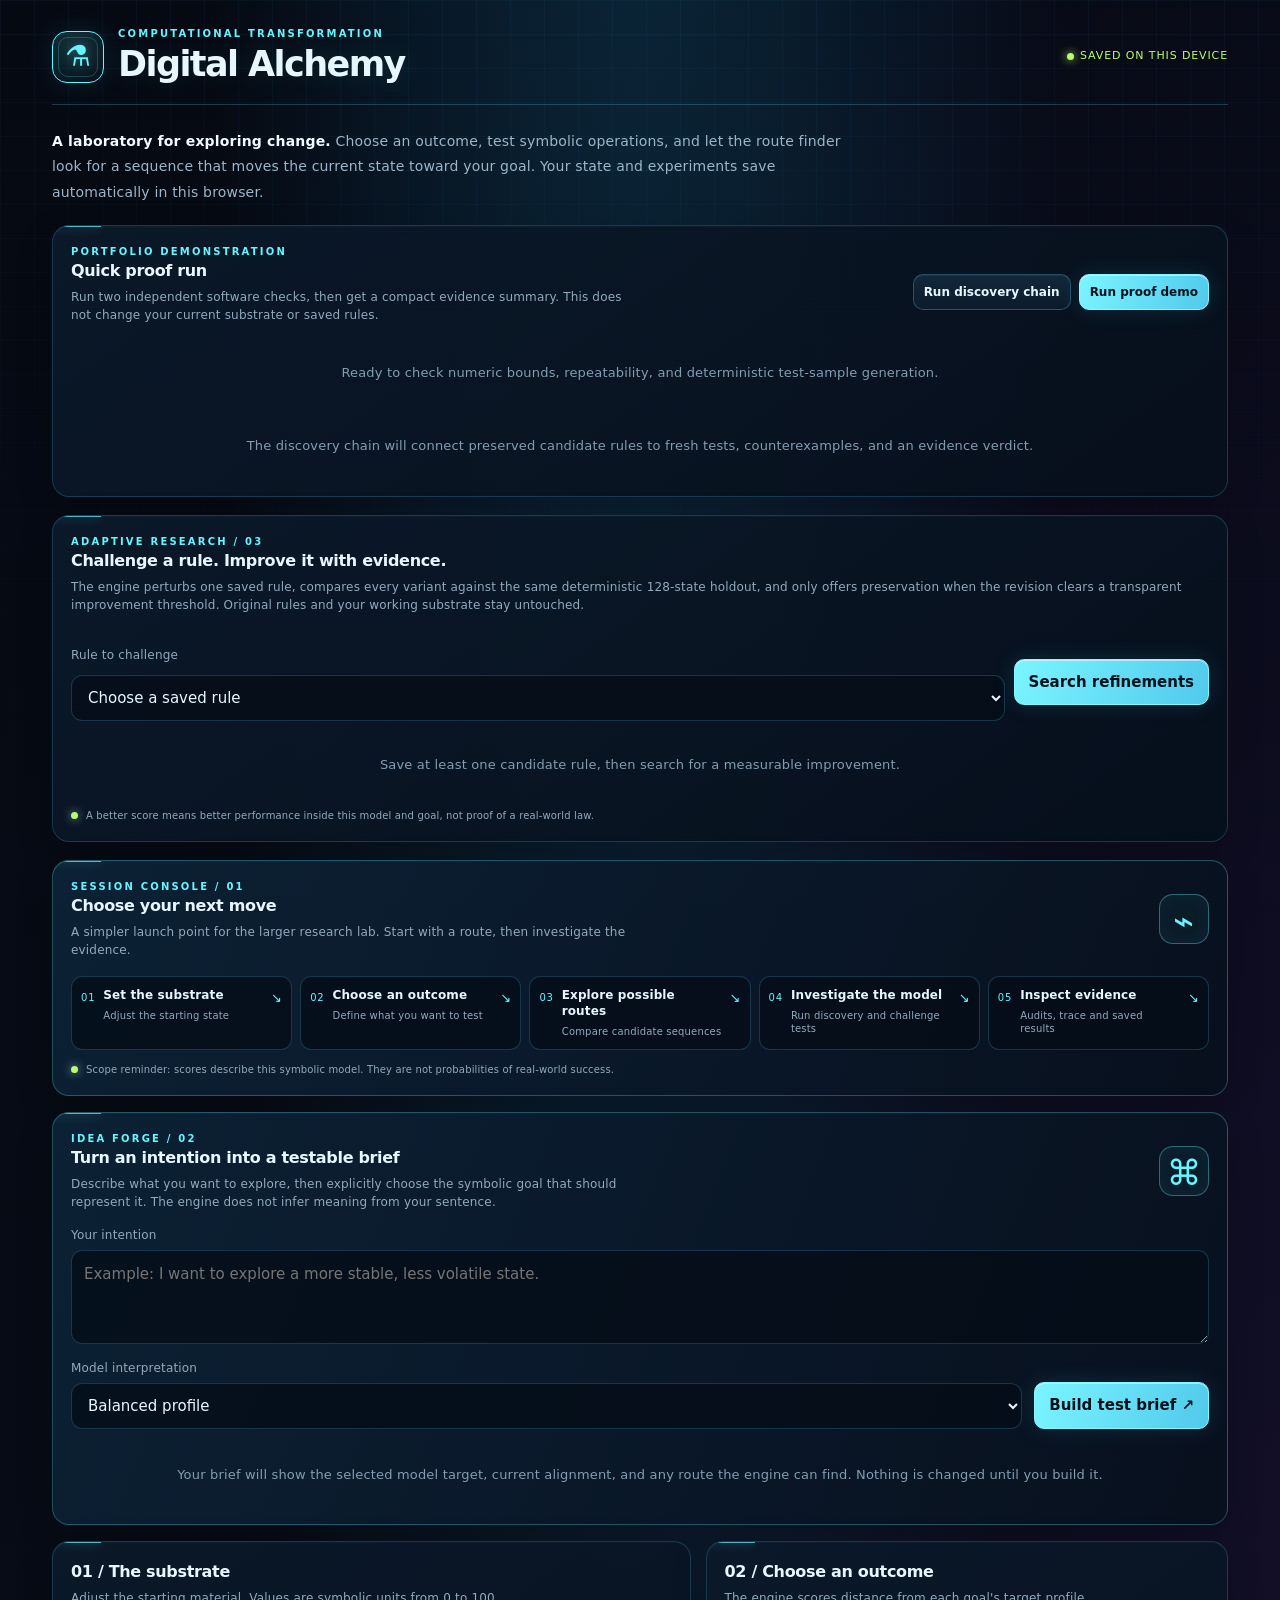
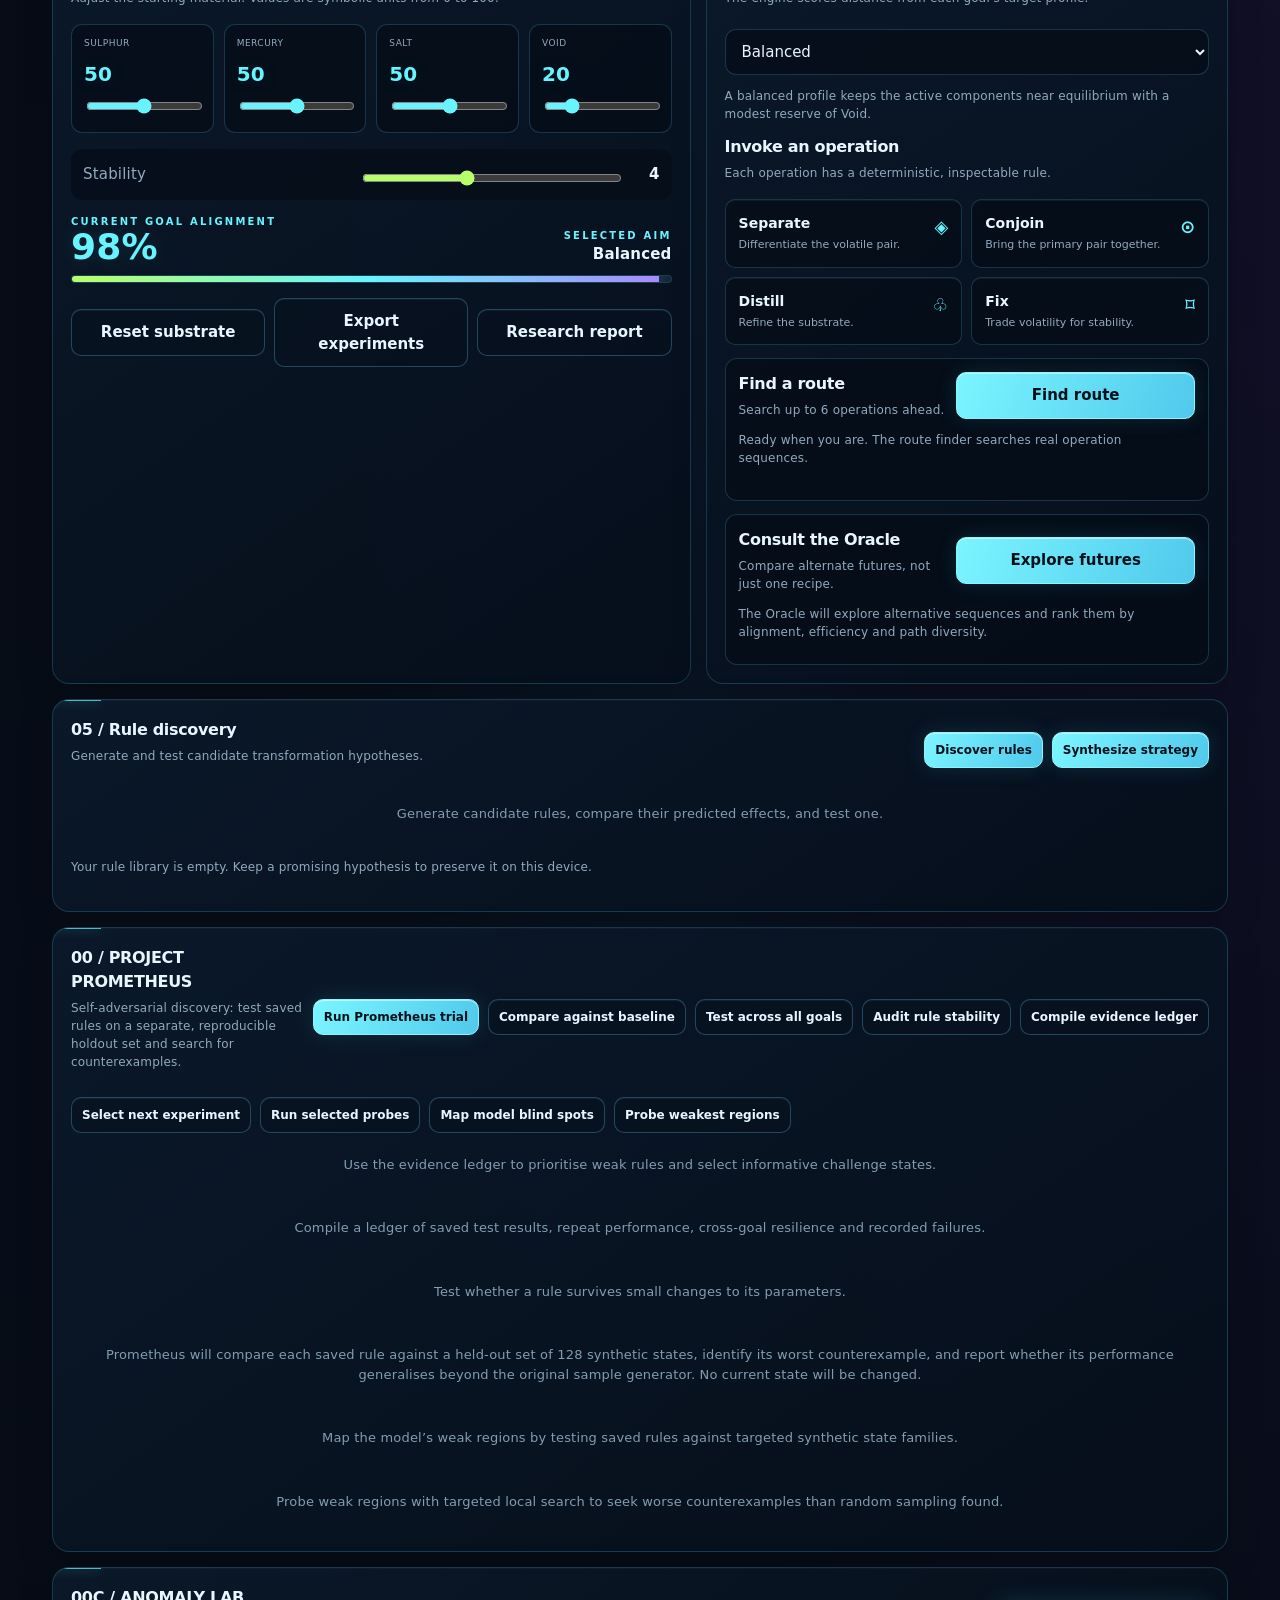
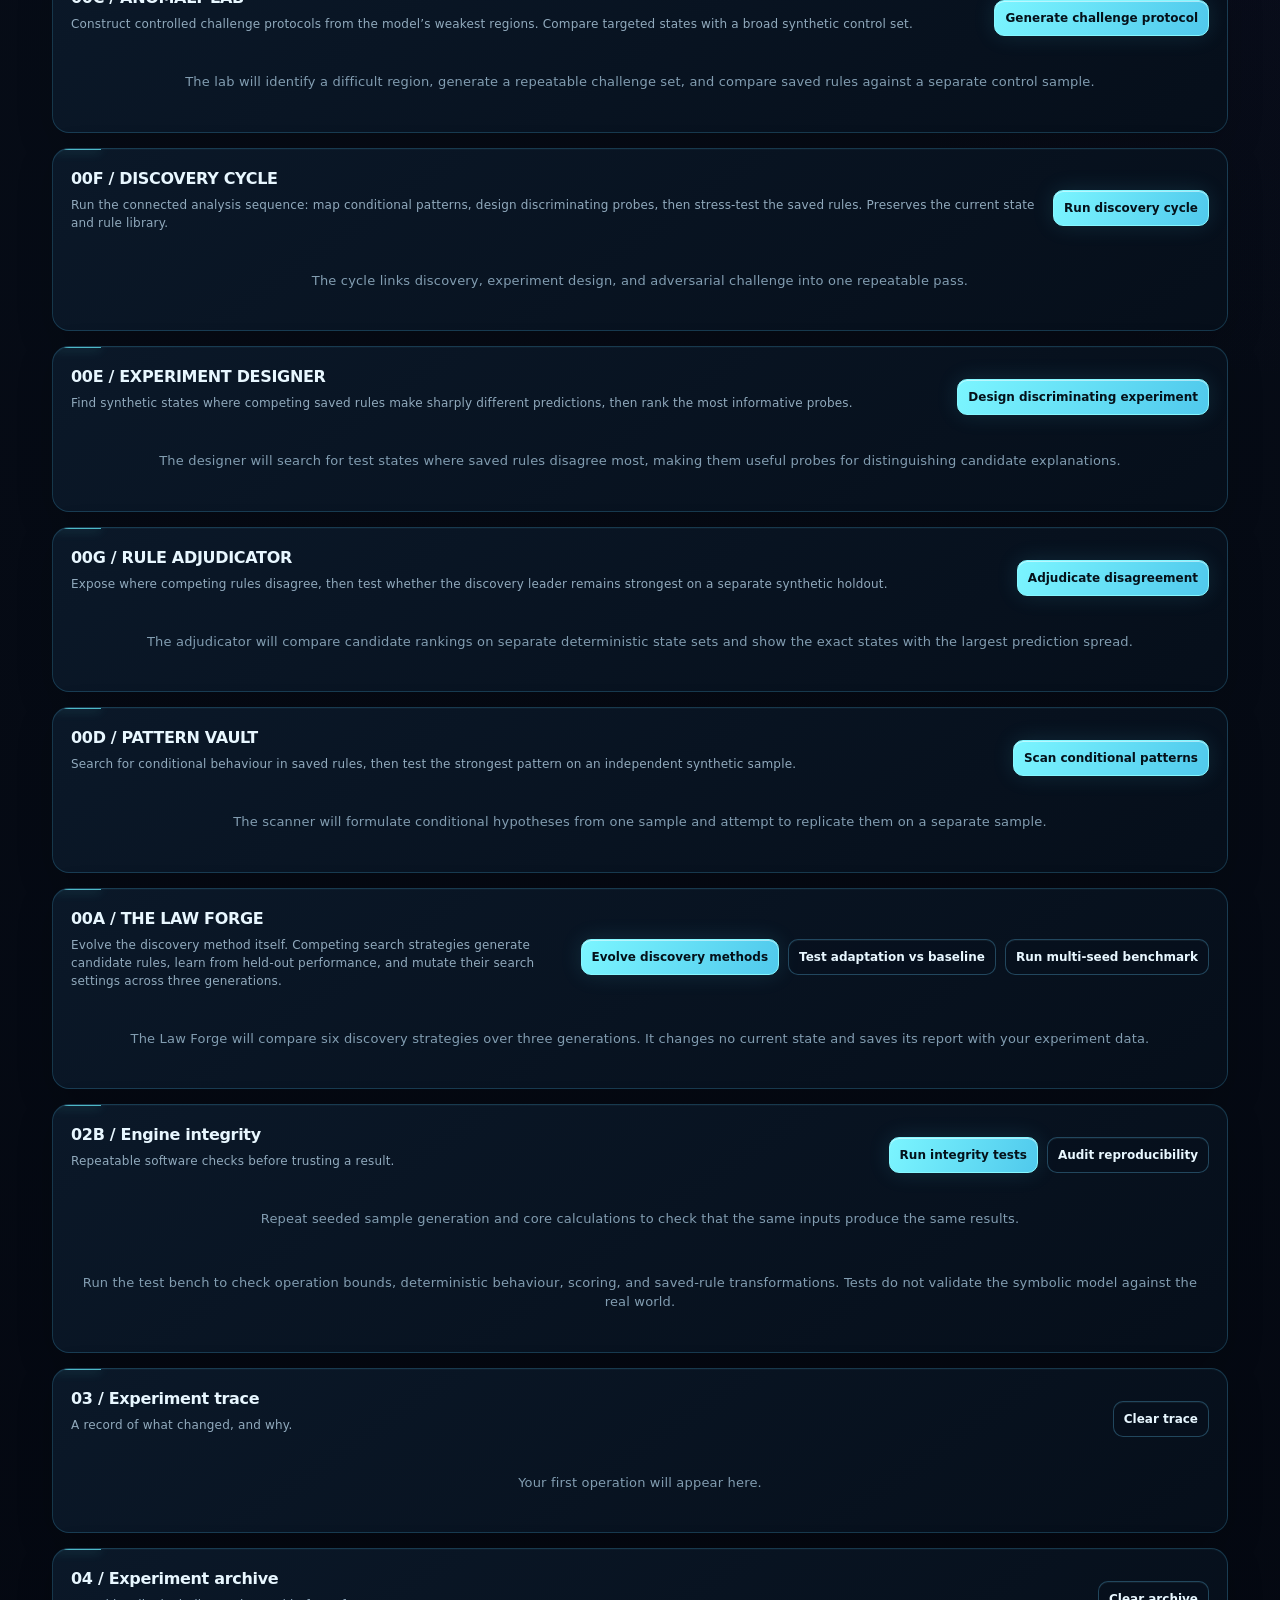
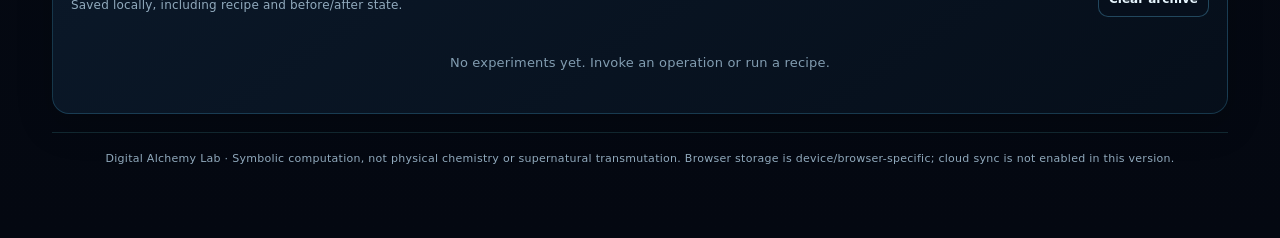
==== commit 6856ee31: "Refine XenoLab visual layering for legibility" ====
--- a/index.html
+++ b/index.html
@@ -28,14 +28,15 @@
  content:"";position:fixed;inset:0;z-index:-1;pointer-events:none;
  background-image:linear-gradient(rgba(81,202,255,.045) 1px,transparent 1px),linear-gradient(90deg,rgba(81,202,255,.045) 1px,transparent 1px);
  background-size:34px 34px;
+ z-index:0;
  mask-image:linear-gradient(to bottom,black,transparent 86%);
 }
 body::after{
- content:"";position:fixed;inset:0;z-index:8;pointer-events:none;opacity:.13;
+ content:"";position:fixed;inset:0;z-index:8;pointer-events:none;opacity:.07;
  background:repeating-linear-gradient(to bottom,transparent 0,transparent 3px,rgba(105,220,255,.09) 4px);
  mix-blend-mode:screen;
 }
-.wrap{max-width:1220px;padding:26px 22px 60px}
+.wrap{max-width:1220px;padding:26px 22px 60px;position:relative;z-index:1}
 .top{padding:0 0 17px;border-bottom:1px solid rgba(104,244,255,.22);margin-bottom:24px}
 .brand{gap:14px}
 .sigil{
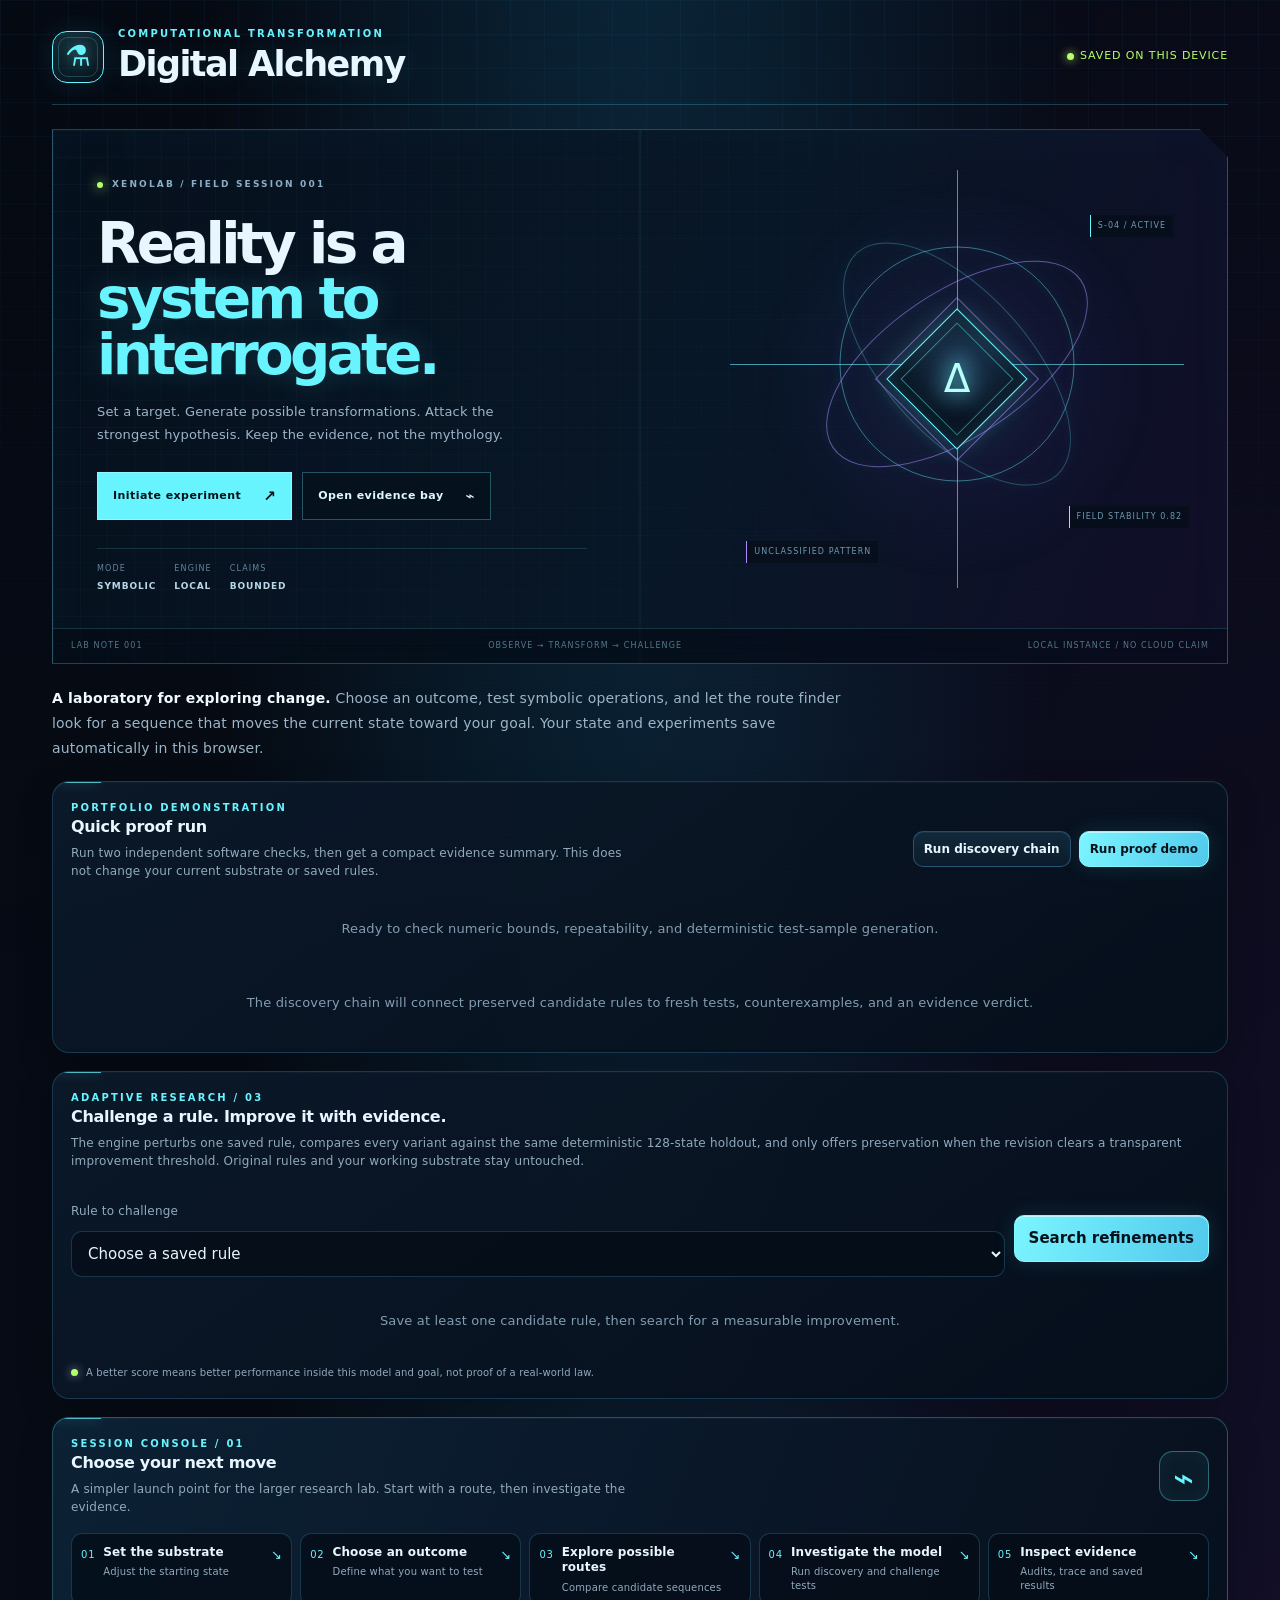
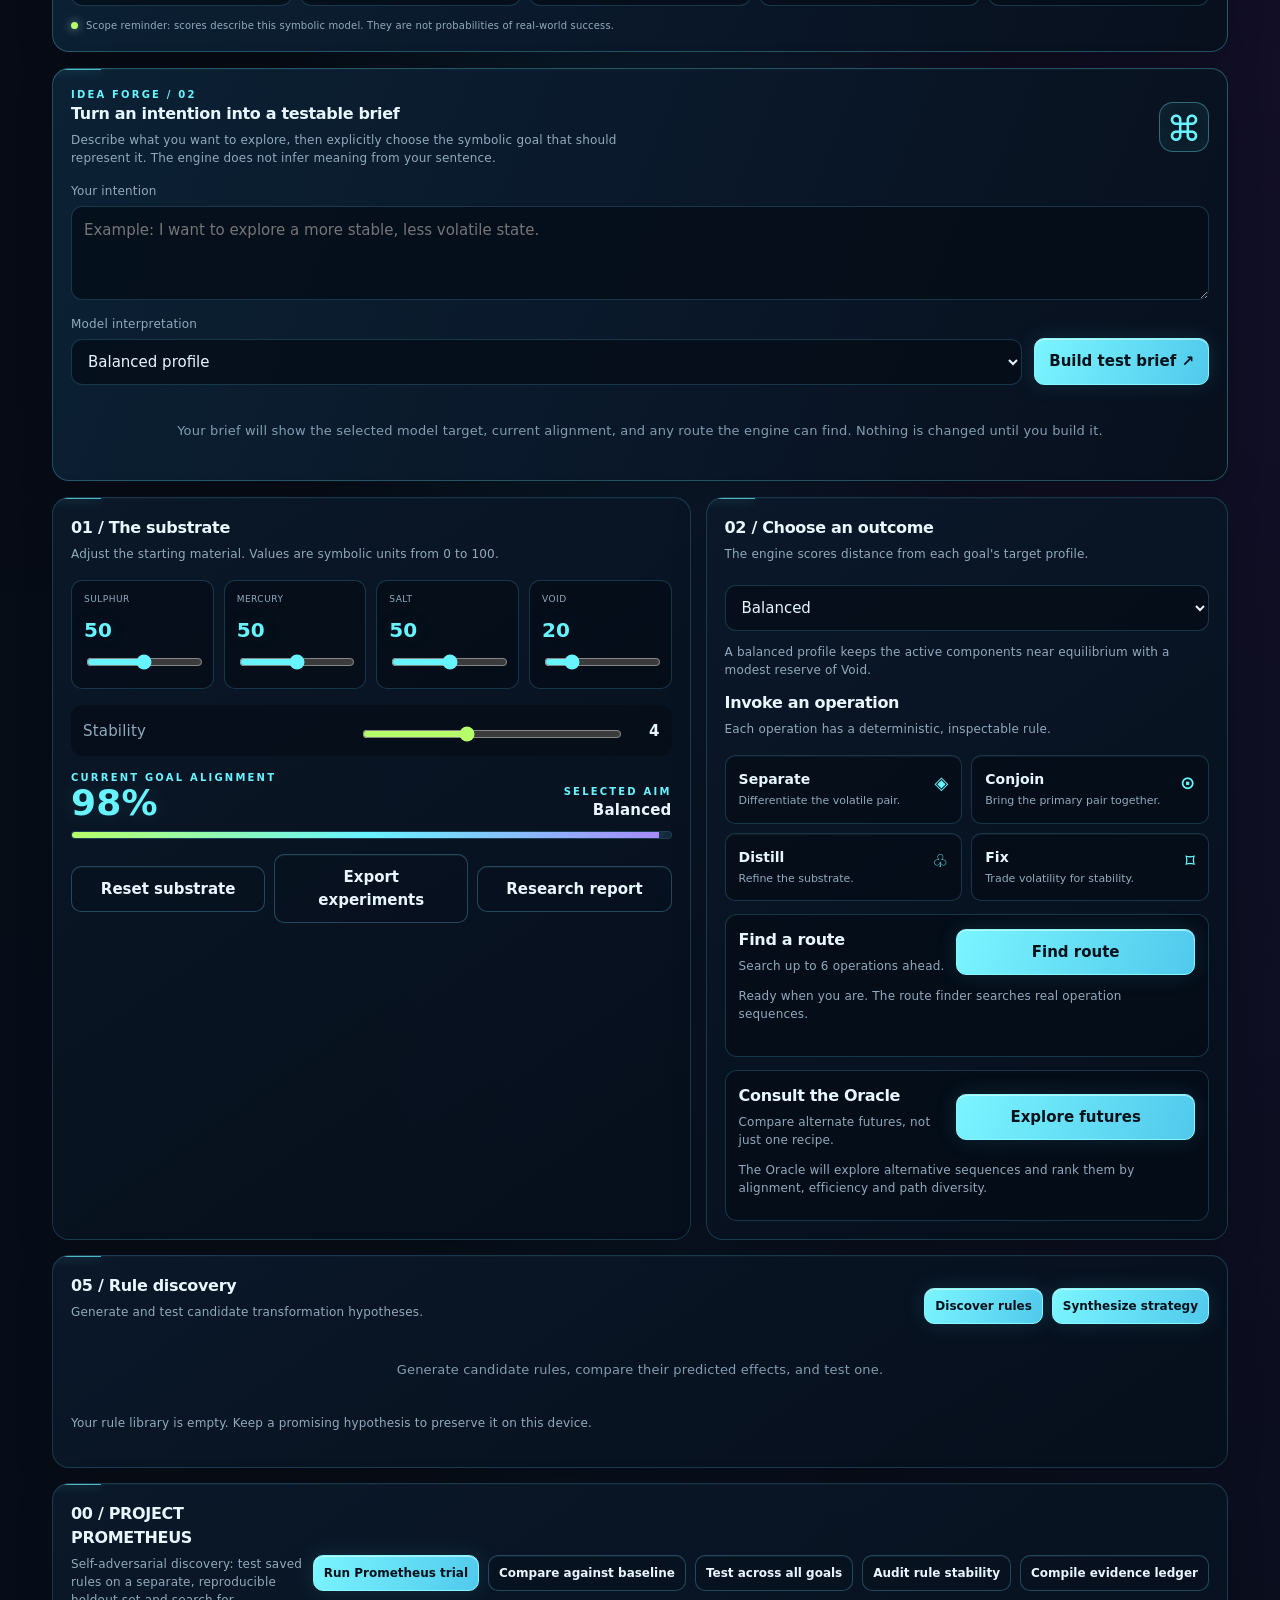
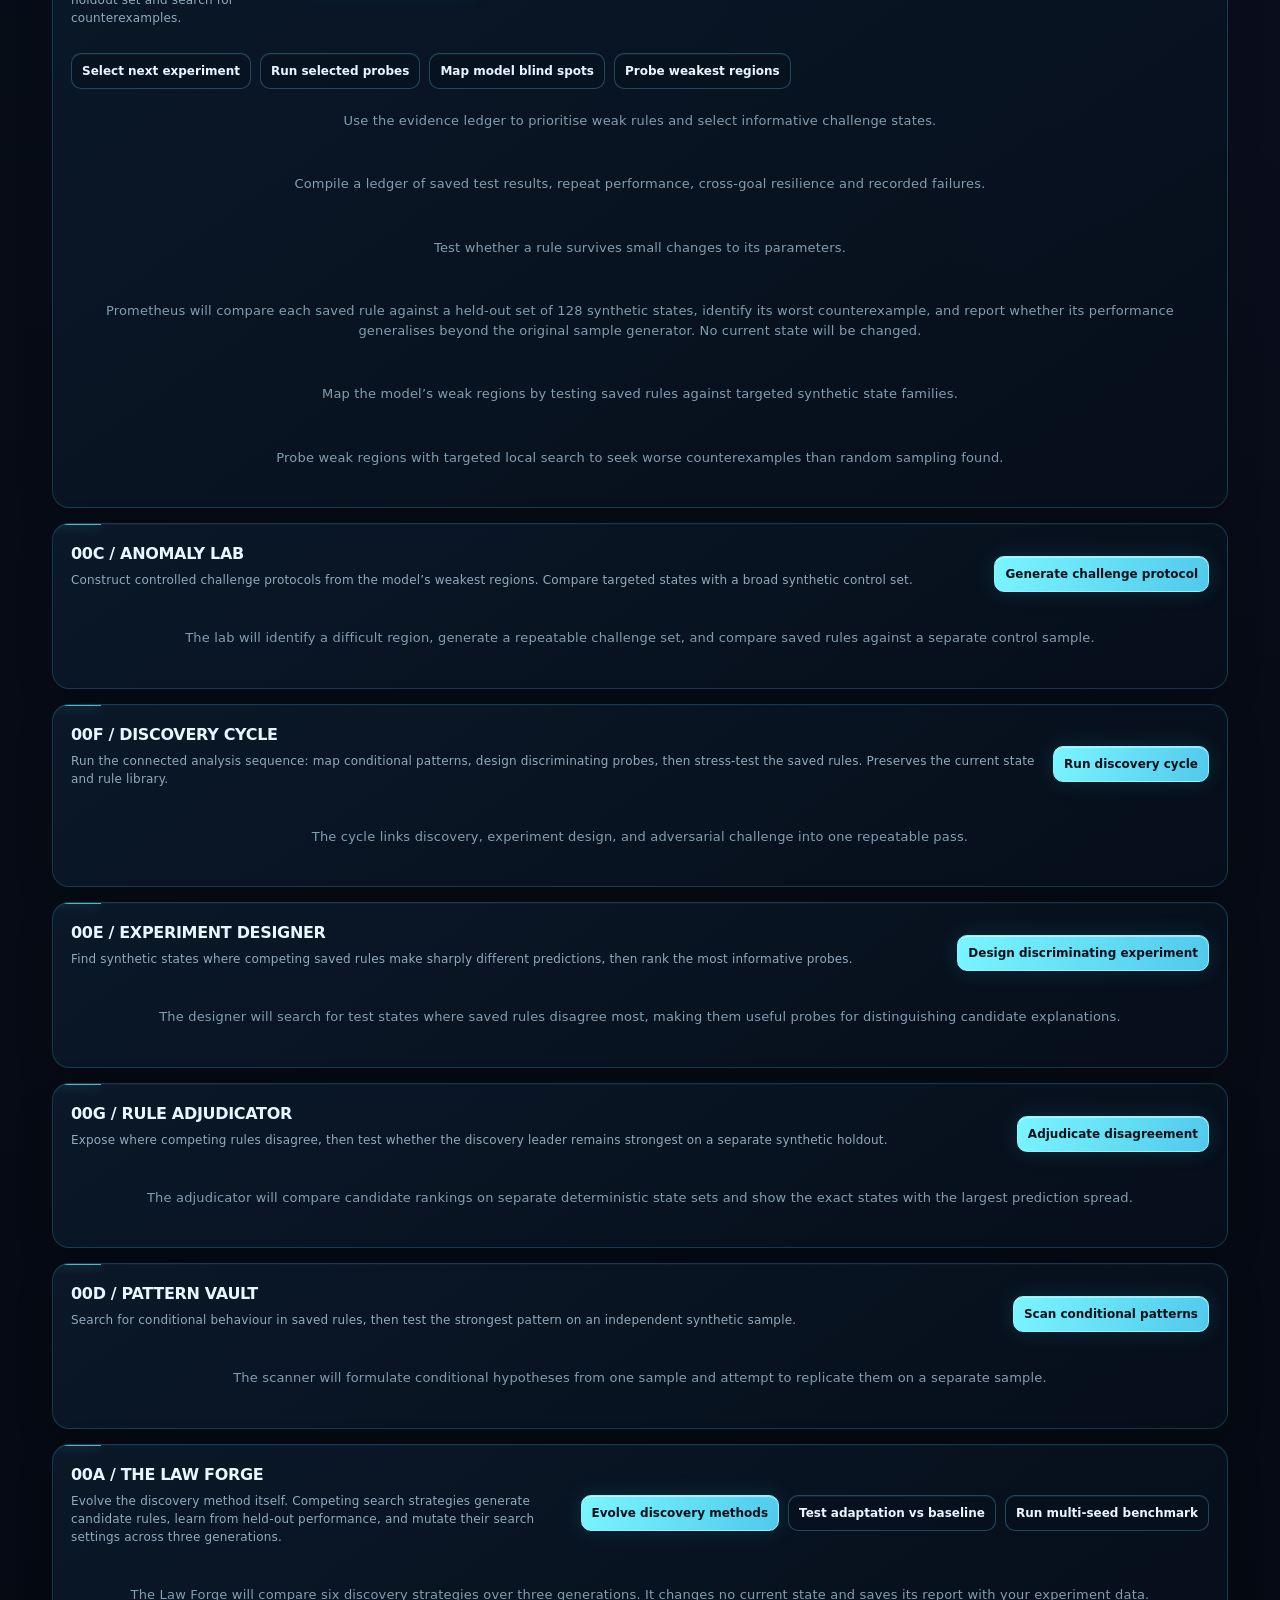
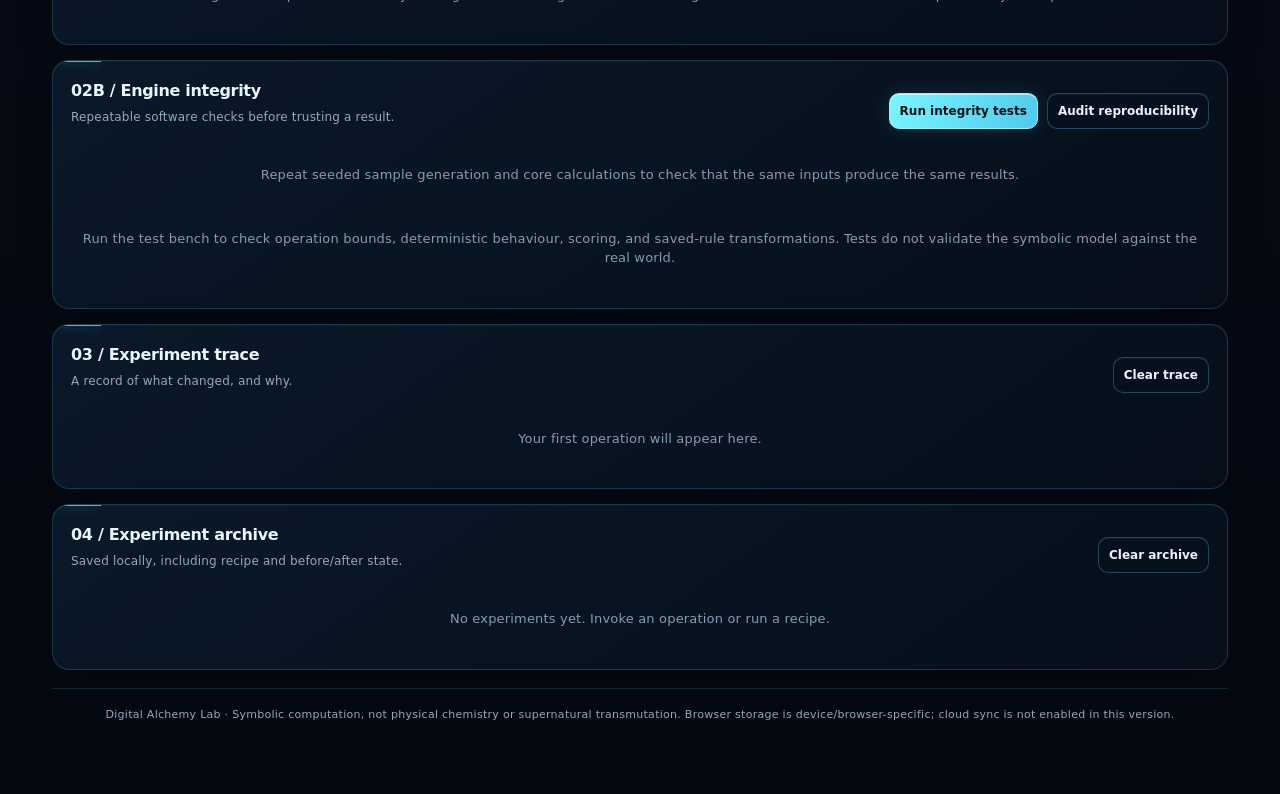
==== commit fc7515a3: "Create distinctive XenoLab hero and make Prometheus usable without saved rules" ====
--- a/index.html
+++ b/index.html
@@ -130,8 +130,74 @@
  *,*::before,*::after{scroll-behavior:auto!important;transition:none!important;animation:none!important}
 }
 
+
+/* XENOLAB ART DIRECTION: asymmetry, specimen geometry, instrument typography */
+.xeno-hero{
+ position:relative;isolation:isolate;overflow:hidden;display:grid;grid-template-columns:minmax(0,1.08fr) minmax(290px,.92fr);
+ min-height:390px;margin:0 0 22px;border:1px solid rgba(104,244,255,.3);
+ background:linear-gradient(112deg,rgba(6,16,29,.98) 0%,rgba(8,23,39,.94) 54%,rgba(17,14,39,.97) 100%);
+ clip-path:polygon(0 0,calc(100% - 28px) 0,100% 28px,100% 100%,0 100%);
+ box-shadow:0 24px 70px rgba(0,0,0,.28),inset 0 0 50px rgba(62,172,211,.035);
+}
+.xeno-hero:before{content:"";position:absolute;inset:0;z-index:-1;background:linear-gradient(90deg,transparent 49.8%,rgba(104,244,255,.11) 50%,transparent 50.2%),linear-gradient(rgba(104,244,255,.035) 1px,transparent 1px),linear-gradient(90deg,rgba(104,244,255,.035) 1px,transparent 1px);background-size:100% 100%,27px 27px,27px 27px;mask-image:linear-gradient(120deg,black,transparent 95%)}
+.xeno-copy{padding:clamp(24px,4vw,48px) 0 34px clamp(22px,4vw,44px);align-self:center;z-index:2}
+.xeno-kicker{display:flex;align-items:center;gap:9px;color:#8daec4;font-size:9px;font-weight:800;letter-spacing:.24em}
+.xeno-live{width:6px;height:6px;border-radius:50%;background:#b7ff6a;box-shadow:0 0 12px #b7ff6a}
+.xeno-copy h2{font-size:clamp(32px,4.4vw,58px)!important;line-height:.99;letter-spacing:-.065em!important;margin:24px 0 17px!important;font-weight:780;max-width:620px}
+.xeno-copy h2 em{font-style:normal;color:#68f4ff;text-shadow:0 0 30px rgba(104,244,255,.18)}
+.xeno-copy>p{max-width:435px;font-size:13px;line-height:1.8;color:#9cb5c8;margin:0}
+.xeno-actions{display:flex;flex-wrap:wrap;gap:10px;margin-top:25px}
+.xeno-actions a{display:inline-flex;align-items:center;gap:22px;padding:12px 15px;text-decoration:none;background:#68f4ff;color:#04111a;border:1px solid #8cf8ff;font-size:11px;font-weight:850;letter-spacing:.04em}
+.xeno-actions a span{font-size:15px}
+.xeno-actions a.xeno-secondary{background:rgba(6,16,29,.7);color:#dff9ff;border-color:rgba(104,244,255,.3)}
+.xeno-readout{display:flex;flex-wrap:wrap;gap:18px;margin-top:28px;padding-top:14px;border-top:1px solid rgba(104,244,255,.15);max-width:490px}
+.xeno-readout span{font-size:8px;color:#64849b;letter-spacing:.14em}
+.xeno-readout b{display:block;color:#b8d8e8;font-size:9px;margin-top:5px;letter-spacing:.1em}
+.xeno-specimen{position:relative;min-height:330px;display:grid;place-items:center;overflow:hidden}
+.xeno-specimen:before{content:"";position:absolute;width:75%;aspect-ratio:1;border-radius:50%;background:radial-gradient(circle,rgba(104,244,255,.12),rgba(89,67,190,.08) 32%,transparent 68%);filter:blur(10px)}
+.xeno-orbit{position:absolute;left:50%;top:47%;border:1px solid rgba(104,244,255,.43);border-radius:50%;transform:translate(-50%,-50%);box-shadow:0 0 18px rgba(104,244,255,.04),inset 0 0 15px rgba(104,244,255,.035)}
+.xeno-orbit-a{width:235px;height:235px}
+.xeno-orbit-b{width:300px;height:145px;transform:translate(-50%,-50%) rotate(-34deg);border-color:rgba(176,139,255,.55)}
+.xeno-orbit-c{width:300px;height:145px;transform:translate(-50%,-50%) rotate(48deg);border-color:rgba(104,244,255,.28)}
+.xeno-core{position:relative;width:100px;height:100px;display:grid;place-items:center;background:radial-gradient(circle at 40% 35%,#203d5a,#081321 68%);border:1px solid #68f4ff;transform:rotate(45deg);box-shadow:0 0 24px rgba(104,244,255,.24),inset 0 0 22px rgba(104,244,255,.13)}
+.xeno-core:before,.xeno-core:after{content:"";position:absolute;inset:9px;border:1px solid rgba(104,244,255,.45)}
+.xeno-core:after{inset:-9px;border-color:rgba(176,139,255,.55)}
+.xeno-core span{transform:rotate(-45deg);font-size:39px;font-weight:300;color:#b7fffb;text-shadow:0 0 20px #68f4ff}
+.xeno-cross{position:absolute;background:#68f4ff;opacity:.6}
+.xeno-cross-a{width:1px;height:84%;left:50%;top:8%}
+.xeno-cross-b{height:1px;width:84%;top:47%;left:8%}
+.xeno-coordinate{position:absolute;color:#6e9ab2;font-size:8px;letter-spacing:.13em;background:rgba(5,13,24,.7);padding:5px 7px;border-left:1px solid #68f4ff}
+.xeno-coordinate-a{top:17%;right:10%}.xeno-coordinate-b{bottom:20%;right:7%}.xeno-coordinate-c{bottom:13%;left:11%;border-color:#b08bff}
+.xeno-edge{grid-column:1/-1;display:flex;justify-content:space-between;gap:12px;flex-wrap:wrap;padding:11px 18px;border-top:1px solid rgba(104,244,255,.16);background:rgba(2,8,16,.48);color:#54768b;font-size:8px;letter-spacing:.14em}
+@media(max-width:700px){
+ .xeno-hero{grid-template-columns:1fr;clip-path:polygon(0 0,calc(100% - 18px) 0,100% 18px,100% 100%,0 100%)}
+ .xeno-copy{padding:25px 21px 8px}
+ .xeno-copy h2{font-size:37px!important;margin:19px 0 14px!important}
+ .xeno-specimen{min-height:260px}
+ .xeno-orbit-a{width:180px;height:180px}.xeno-orbit-b,.xeno-orbit-c{width:235px;height:115px}
+ .xeno-core{width:78px;height:78px}
+ .xeno-edge{padding:10px 13px;font-size:7px}
+}
+
 </style></head><body><main class="wrap">
 <header class="top"><div class="brand"><div class="sigil">⚗</div><div><div class="eyebrow">Computational transformation</div><h1>Digital Alchemy</h1></div></div><div class="status" id="saveStatus"><span class="dot"></span><span>Saved on this device</span></div></header>
+<section class="xeno-hero" aria-label="XenoLab research interface">
+ <div class="xeno-copy">
+  <div class="xeno-kicker"><span class="xeno-live"></span> XENOLAB / FIELD SESSION 001</div>
+  <h2>Reality is a<br><em>system to interrogate.</em></h2>
+  <p>Set a target. Generate possible transformations. Attack the strongest hypothesis. Keep the evidence, not the mythology.</p>
+  <div class="xeno-actions"><a href="#intentionPanel">Initiate experiment <span>↗</span></a><a class="xeno-secondary" href="#evidencePanel">Open evidence bay <span>⌁</span></a></div>
+  <div class="xeno-readout"><span>MODE <b>SYMBOLIC</b></span><span>ENGINE <b>LOCAL</b></span><span>CLAIMS <b>BOUNDED</b></span></div>
+ </div>
+ <div class="xeno-specimen" aria-hidden="true">
+  <div class="xeno-orbit xeno-orbit-a"></div><div class="xeno-orbit xeno-orbit-b"></div><div class="xeno-orbit xeno-orbit-c"></div>
+  <div class="xeno-cross xeno-cross-a"></div><div class="xeno-cross xeno-cross-b"></div>
+  <div class="xeno-core"><span>Δ</span></div>
+  <div class="xeno-coordinate xeno-coordinate-a">S-04 / ACTIVE</div><div class="xeno-coordinate xeno-coordinate-b">FIELD STABILITY 0.82</div>
+  <div class="xeno-coordinate xeno-coordinate-c">UNCLASSIFIED PATTERN</div>
+ </div>
+ <div class="xeno-edge"><span>LAB NOTE 001</span><span>OBSERVE → TRANSFORM → CHALLENGE</span><span>LOCAL INSTANCE / NO CLOUD CLAIM</span></div>
+</section>
 <p class="intro"><strong>A laboratory for exploring change.</strong> Choose an outcome, test symbolic operations, and let the route finder look for a sequence that moves the current state toward your goal. Your state and experiments save automatically in this browser.</p>
 <section class="panel" aria-labelledby="portfolioDemoTitle" style="margin-bottom:18px">
   <div class="row"><div><div class="eyebrow">Portfolio demonstration</div><h2 id="portfolioDemoTitle">Quick proof run</h2><p class="sub">Run two independent software checks, then get a compact evidence summary. This does not change your current substrate or saved rules.</p></div><div class="row" style="gap:8px;flex-wrap:wrap;justify-content:flex-end"><button class="smallbtn" id="runEvidenceChain" style="flex:0 0 auto">Run discovery chain</button><button class="primary smallbtn" id="runPortfolioDemo" style="flex:0 0 auto">Run proof demo</button></div></div>
@@ -744,16 +810,24 @@
 }
 function runPrometheusTrial(){
  const root=document.getElementById('prometheusResults');
- if(!state.learnedRules.length){root.innerHTML='<div class="routebox"><b>No preserved rules to challenge yet.</b><p class="sub" style="margin:5px 0 0">Discover or synthesize rules first, then run Prometheus again.</p></div>';showToast('Prometheus needs at least one saved rule');return}
+ if(!root){showToast('Prometheus output panel is missing');return}
+ const autoCandidates=[
+  {name:'Ephemeral candidate / balanced',delta:[4,-4,0,0],ds:1},
+  {name:'Ephemeral candidate / stabilising',delta:[-4,0,4,-4],ds:2},
+  {name:'Ephemeral candidate / concentration',delta:[8,4,-4,0],ds:-1},
+  {name:'Ephemeral candidate / conservative',delta:[0,-4,4,-4],ds:1}
+ ];
+ const usingTemporaryCandidates=!state.learnedRules.length;
+ const rulesToChallenge=usingTemporaryCandidates?autoCandidates:state.learnedRules.slice();
  const samples=buildPrometheusHoldout();
- const results=state.learnedRules.map(rule=>{
+ const results=rulesToChallenge.map(rule=>{
   const measured=measurePrometheusRule(rule,samples),inSample=validateRule(rule,64),gap=+(measured.mean-inSample.mean).toFixed(2);
   const verdict=measured.mean>0&&measured.winRate>=55&&measured.worst>=-8?'ROBUST IN THIS TEST':measured.mean>0?'PROMISING, FRAGILE':'DOES NOT GENERALISE';
   return {name:rule.name,inSampleMean:inSample.mean,inSampleWinRate:inSample.winRate,holdoutMean:measured.mean,holdoutWinRate:measured.winRate,worst:measured.worst,generalisationGap:gap,verdict,counterexample:measured.counterexample};
  }).sort((a,b)=>b.holdoutMean-a.holdoutMean||b.holdoutWinRate-a.holdoutWinRate);
  const report={id:Date.now().toString(36),type:'prometheus-trial',timestamp:new Date().toISOString(),goal:state.goal,target:goalConfig().target.slice(),targetStability:goalConfig().stab,sampleCount:samples.length,seed:'0x5EEDC0DE',results};
  state.prometheusReports.unshift(report);state.prometheusReports=state.prometheusReports.slice(0,20);persist();
- root.innerHTML='<div class="routebox"><b>Prometheus trial complete · '+samples.length+' held-out synthetic states per rule</b><p class="sub" style="margin:5px 0 0">Goal: '+esc(goalConfig().label)+' · reproducible seed '+report.seed+' · '+esc(new Date(report.timestamp).toLocaleString())+'. The holdout generator differs from the original fixed-sequence training generator. This is a controlled synthetic test, not proof of real-world generalisation.</p></div>'+results.map((x,i)=>'<div class="traceitem"><b>#'+(i+1)+' · '+esc(x.name)+' · '+esc(x.verdict)+'</b><p>Original sample: '+(x.inSampleMean>=0?'+':'')+x.inSampleMean+' mean gain, '+x.inSampleWinRate+'% wins</p><p><b>Held-out:</b> '+(x.holdoutMean>=0?'+':'')+x.holdoutMean+' mean gain · '+x.holdoutWinRate+'% wins · worst loss '+x.worst+' · generalisation gap '+(x.generalisationGap>=0?'+':'')+x.generalisationGap+'</p><p><b>Adversarial counterexample:</b> starting state '+x.counterexample.state.join(' / ')+' · stability '+x.counterexample.stability+' produced '+(x.counterexample.gain>=0?'+':'')+x.counterexample.gain+' alignment gain. Resulting state '+x.counterexample.next.join(' / ')+' · stability '+x.counterexample.nextStability+'.</p></div>').join('')+'<div class="routebox"><b>Previous Prometheus trials</b>'+(state.prometheusReports.length>1?state.prometheusReports.slice(1,6).map(p=>'<p class="sub" style="margin:6px 0 0">'+esc(new Date(p.timestamp).toLocaleString())+' · '+p.results.length+' rules · '+esc(p.goal)+'</p>').join(''):'<p class="sub" style="margin:5px 0 0">This is the first saved Prometheus trial on this device.</p>')+'</div>';
+ root.innerHTML='<div class="routebox"><b>Prometheus trial complete · '+samples.length+' held-out synthetic states per rule</b><p class="sub" style="margin:5px 0 0">Goal: '+esc(goalConfig().label)+' · reproducible seed '+report.seed+' · '+esc(new Date(report.timestamp).toLocaleString())+'. '+(usingTemporaryCandidates?'No saved rules existed, so four temporary candidate rules were generated for this run. They were not added to your library. ':'')+'The holdout generator differs from the original fixed-sequence training generator. This is a controlled synthetic test, not proof of real-world generalisation.</p></div>'+results.map((x,i)=>'<div class="traceitem"><b>#'+(i+1)+' · '+esc(x.name)+' · '+esc(x.verdict)+'</b><p>Original sample: '+(x.inSampleMean>=0?'+':'')+x.inSampleMean+' mean gain, '+x.inSampleWinRate+'% wins</p><p><b>Held-out:</b> '+(x.holdoutMean>=0?'+':'')+x.holdoutMean+' mean gain · '+x.holdoutWinRate+'% wins · worst loss '+x.worst+' · generalisation gap '+(x.generalisationGap>=0?'+':'')+x.generalisationGap+'</p><p><b>Adversarial counterexample:</b> starting state '+x.counterexample.state.join(' / ')+' · stability '+x.counterexample.stability+' produced '+(x.counterexample.gain>=0?'+':'')+x.counterexample.gain+' alignment gain. Resulting state '+x.counterexample.next.join(' / ')+' · stability '+x.counterexample.nextStability+'.</p></div>').join('')+'<div class="routebox"><b>Previous Prometheus trials</b>'+(state.prometheusReports.length>1?state.prometheusReports.slice(1,6).map(p=>'<p class="sub" style="margin:6px 0 0">'+esc(new Date(p.timestamp).toLocaleString())+' · '+p.results.length+' rules · '+esc(p.goal)+'</p>').join(''):'<p class="sub" style="margin:5px 0 0">This is the first saved Prometheus trial on this device.</p>')+'</div>';
  showToast('Prometheus challenged '+results.length+' rules on held-out states');
 }
 function auditLawForgeAdaptation(){
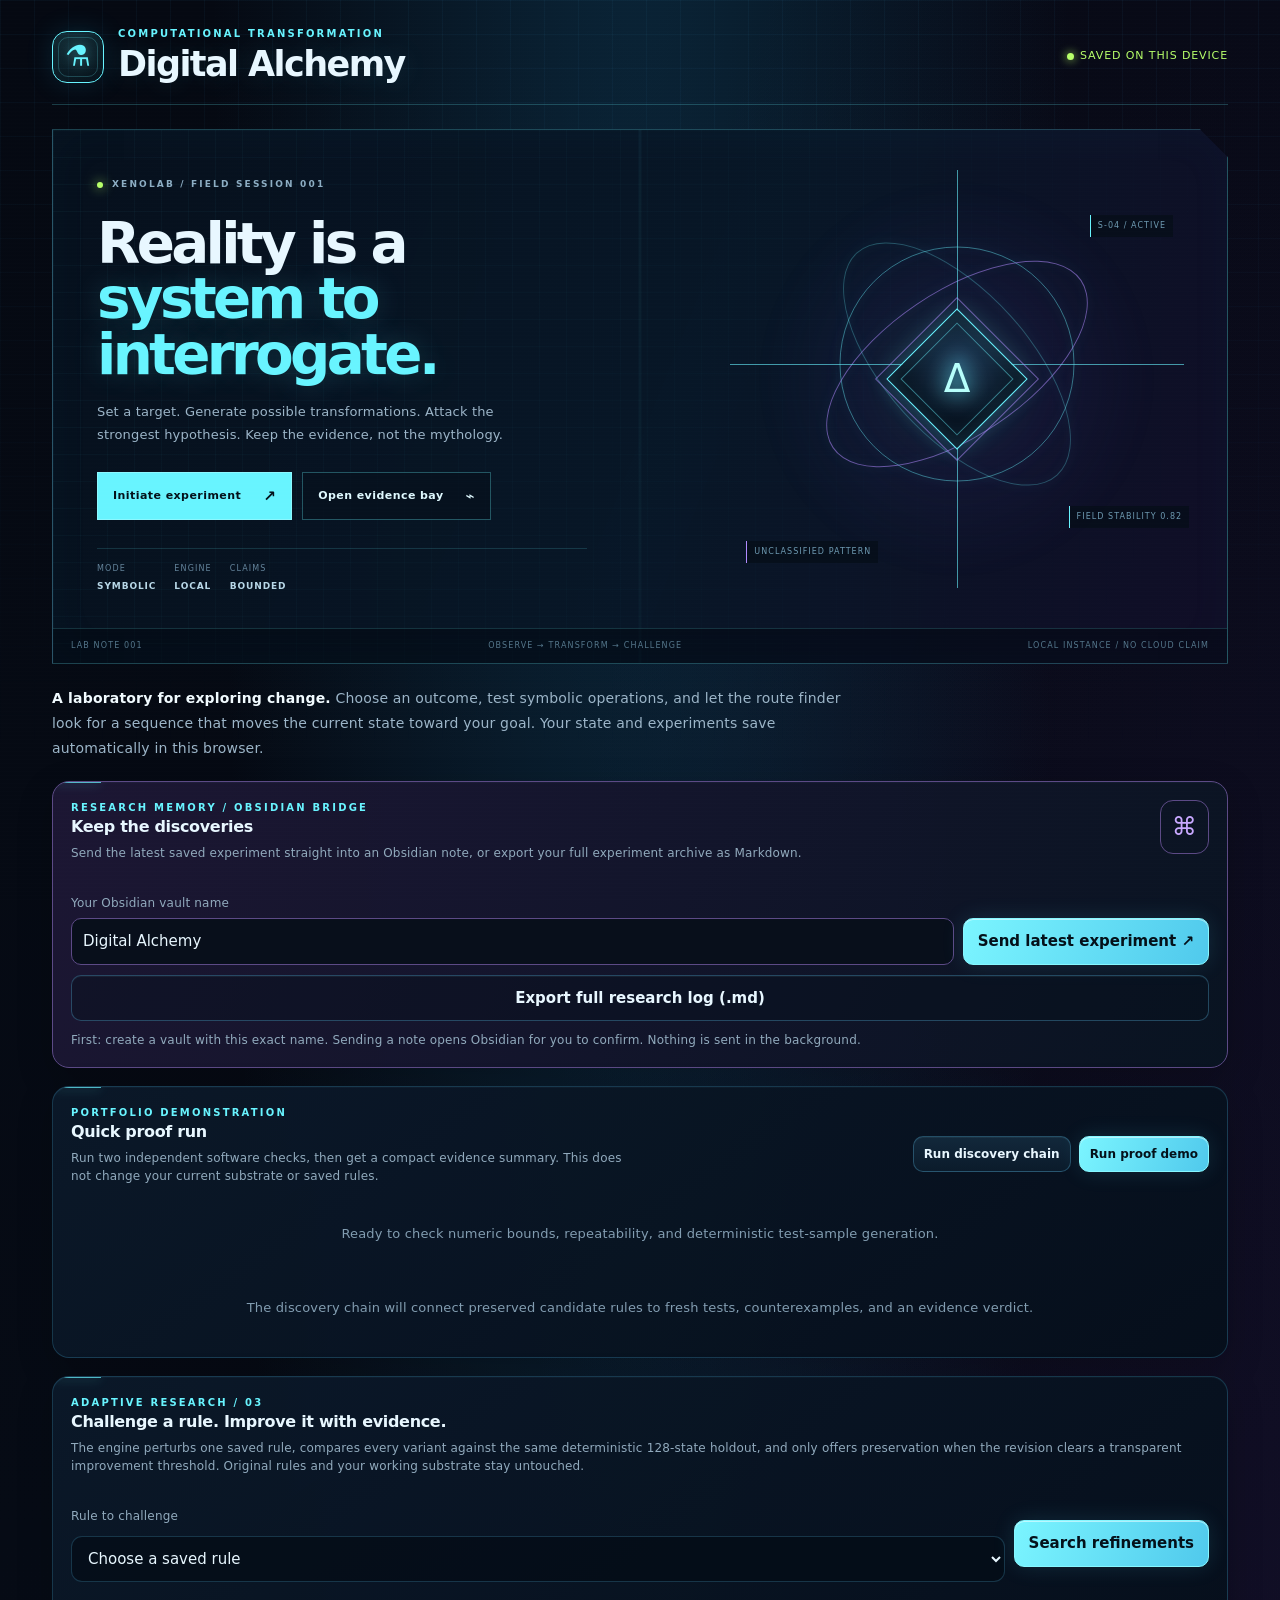
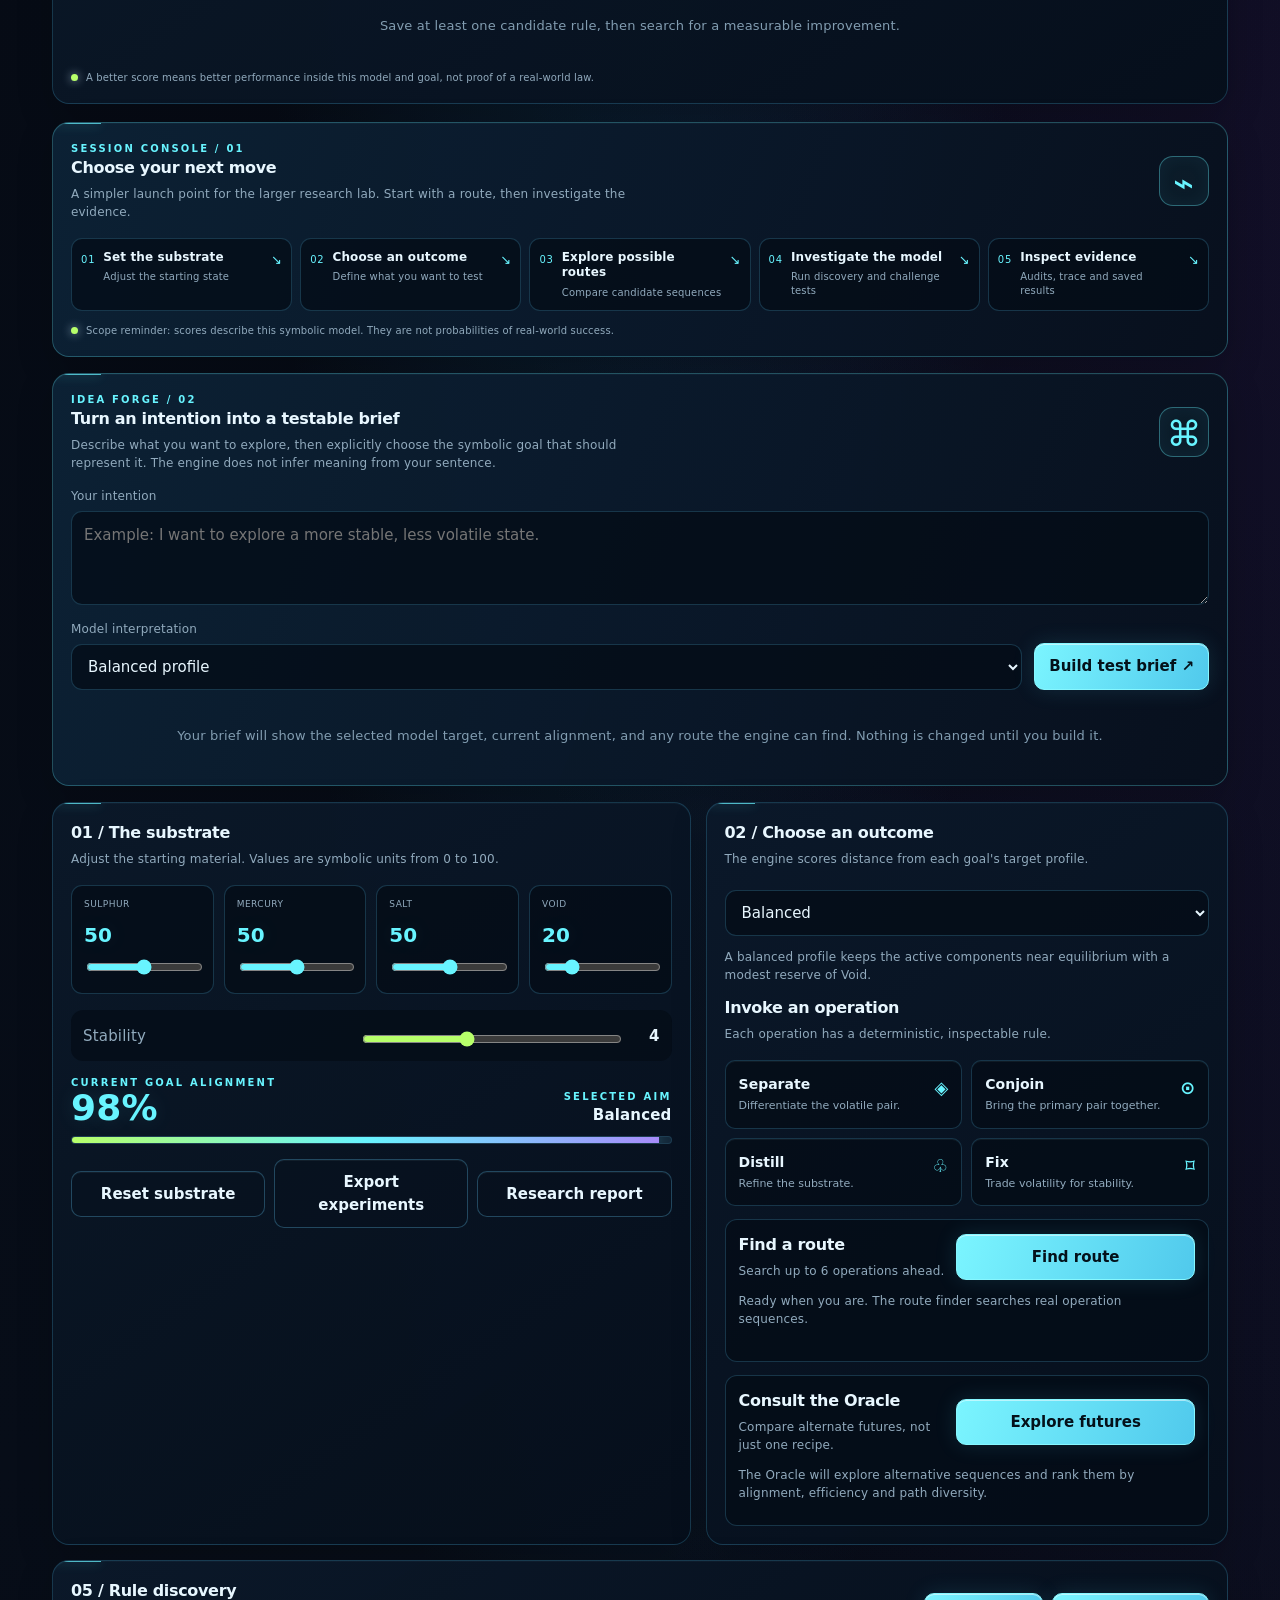
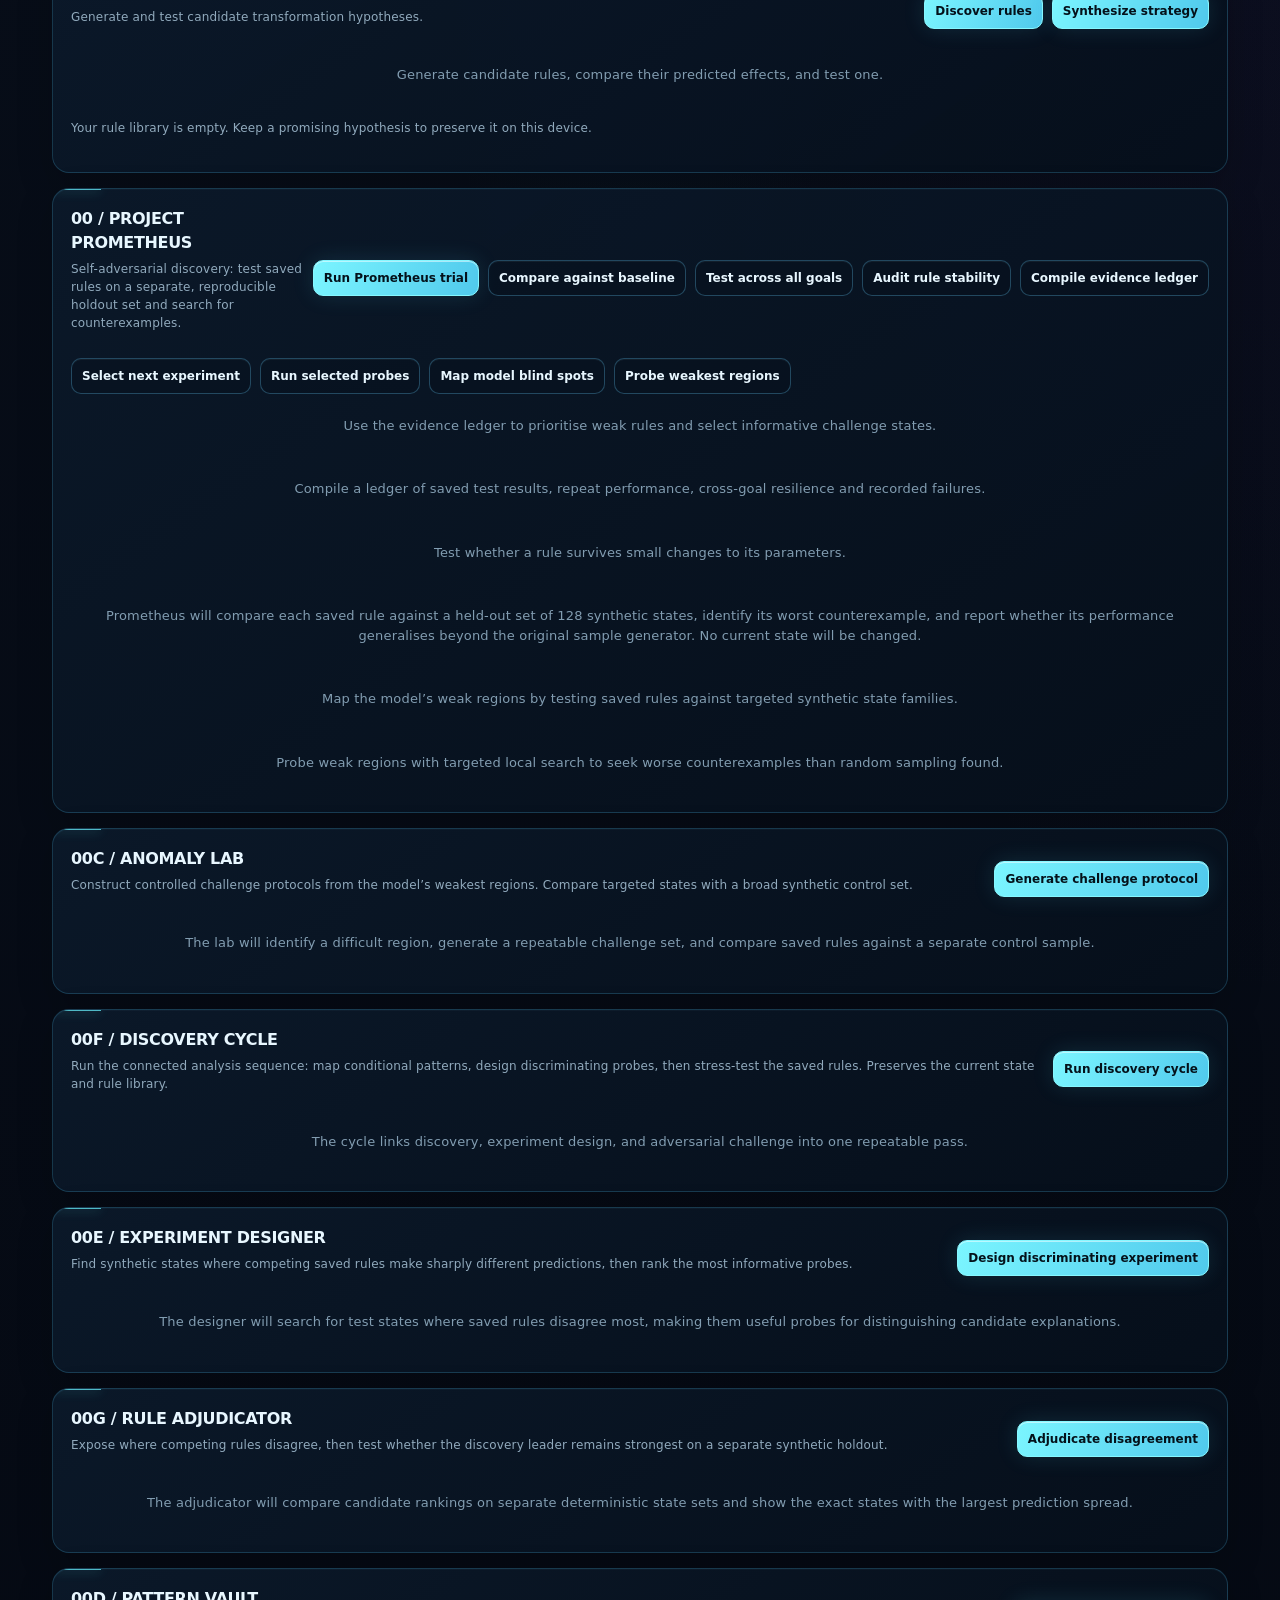
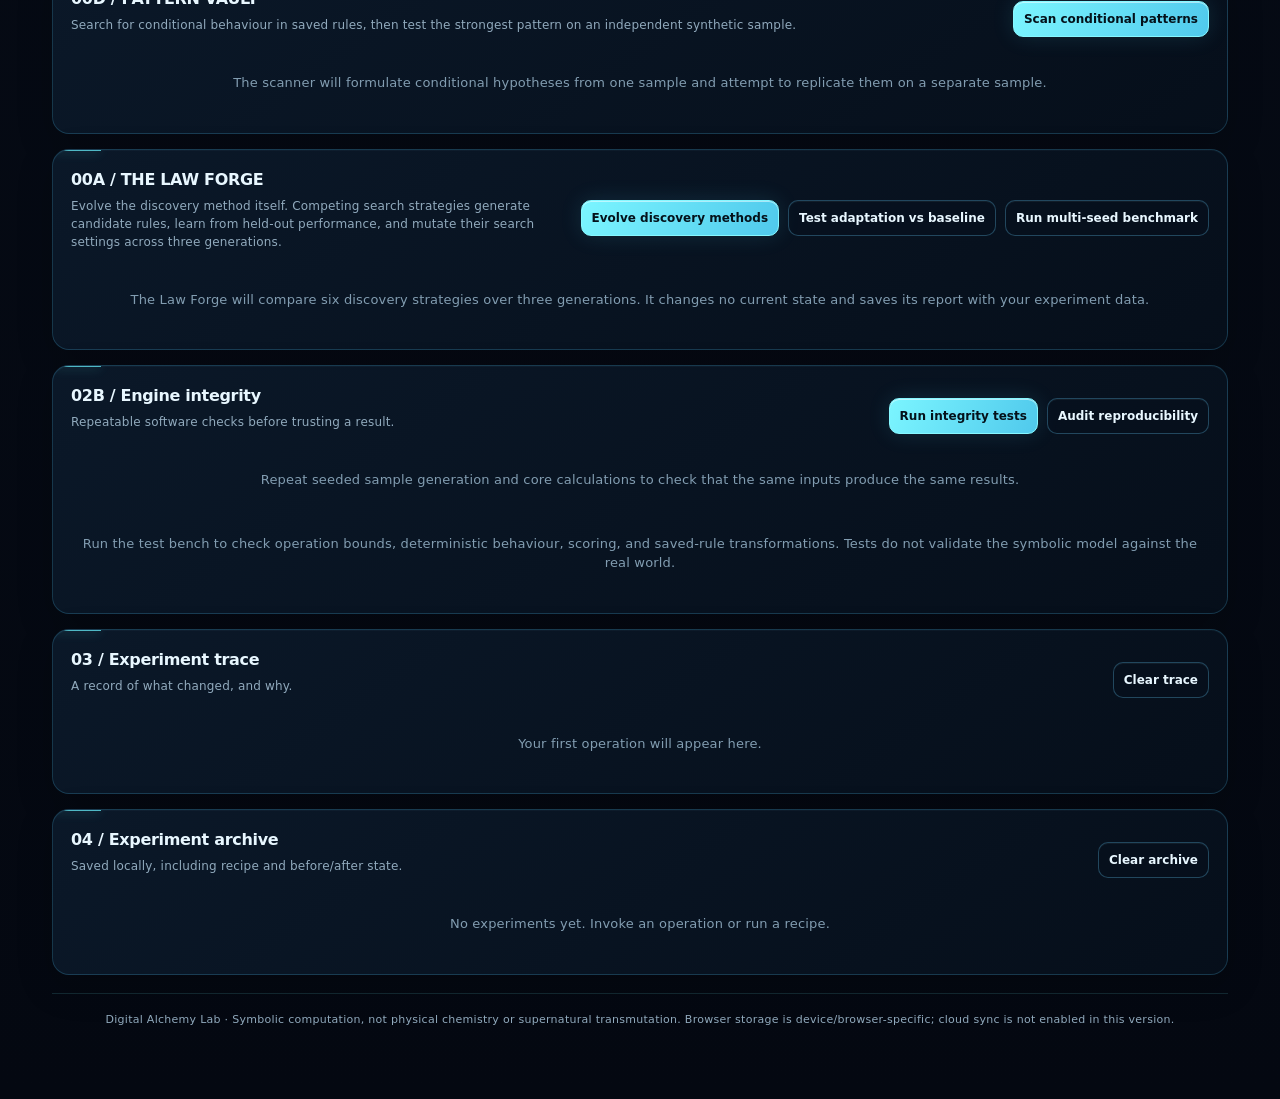
==== commit 77246e45: "Add iPhone-friendly Obsidian experiment logging bridge" ====
--- a/index.html
+++ b/index.html
@@ -179,6 +179,18 @@
  .xeno-edge{padding:10px 13px;font-size:7px}
 }
 
+
+/* OBSIDIAN BRIDGE */
+.obsidian-bridge{margin:0 0 18px;border-color:#5c4a86;background:linear-gradient(120deg,rgba(29,23,53,.97),rgba(9,20,34,.98))}
+.obsidian-bridge .bridge-head{display:flex;align-items:flex-start;justify-content:space-between;gap:12px}
+.obsidian-bridge .bridge-mark{font-size:25px;color:#c8a8ff;border:1px solid #5c4a86;border-radius:13px;padding:7px 11px;flex-shrink:0}
+.obsidian-bridge .bridge-controls{display:grid;grid-template-columns:minmax(0,1fr) auto;gap:9px;align-items:end}
+.obsidian-bridge input{width:100%;min-width:0;background:#080f1b;color:var(--text);border:1px solid #5c4a86;border-radius:10px;padding:11px}
+.obsidian-bridge .bridge-actions{display:flex;gap:8px;flex-wrap:wrap;margin-top:10px}
+.obsidian-bridge .bridge-actions button{flex:1;min-width:180px}
+.obsidian-bridge .bridge-note{font-size:12px;color:var(--muted);margin:10px 0 0}
+@media(max-width:520px){.obsidian-bridge .bridge-controls{grid-template-columns:1fr}.obsidian-bridge .bridge-actions button{min-width:100%}}
+
 </style></head><body><main class="wrap">
 <header class="top"><div class="brand"><div class="sigil">⚗</div><div><div class="eyebrow">Computational transformation</div><h1>Digital Alchemy</h1></div></div><div class="status" id="saveStatus"><span class="dot"></span><span>Saved on this device</span></div></header>
 <section class="xeno-hero" aria-label="XenoLab research interface">
@@ -199,6 +211,14 @@
  <div class="xeno-edge"><span>LAB NOTE 001</span><span>OBSERVE → TRANSFORM → CHALLENGE</span><span>LOCAL INSTANCE / NO CLOUD CLAIM</span></div>
 </section>
 <p class="intro"><strong>A laboratory for exploring change.</strong> Choose an outcome, test symbolic operations, and let the route finder look for a sequence that moves the current state toward your goal. Your state and experiments save automatically in this browser.</p>
+
+<section class="panel wide obsidian-bridge" id="obsidianBridge" aria-labelledby="obsidianBridgeTitle">
+  <div class="bridge-head"><div><div class="eyebrow">Research memory / Obsidian bridge</div><h2 id="obsidianBridgeTitle">Keep the discoveries</h2><p class="sub">Send the latest saved experiment straight into an Obsidian note, or export your full experiment archive as Markdown.</p></div><span class="bridge-mark" aria-hidden="true">⌘</span></div>
+  <div class="bridge-controls"><div><label class="field-label" for="obsidianVaultName">Your Obsidian vault name</label><input id="obsidianVaultName" type="text" value="Digital Alchemy" autocomplete="off" autocapitalize="words" placeholder="Exact vault name"></div><button class="primary" id="saveToObsidian">Send latest experiment ↗</button></div>
+  <div class="bridge-actions"><button class="ghost" id="exportObsidianLog">Export full research log (.md)</button></div>
+  <p class="bridge-note" id="obsidianBridgeStatus" aria-live="polite">First: create a vault with this exact name. Sending a note opens Obsidian for you to confirm. Nothing is sent in the background.</p>
+</section>
+
 <section class="panel" aria-labelledby="portfolioDemoTitle" style="margin-bottom:18px">
   <div class="row"><div><div class="eyebrow">Portfolio demonstration</div><h2 id="portfolioDemoTitle">Quick proof run</h2><p class="sub">Run two independent software checks, then get a compact evidence summary. This does not change your current substrate or saved rules.</p></div><div class="row" style="gap:8px;flex-wrap:wrap;justify-content:flex-end"><button class="smallbtn" id="runEvidenceChain" style="flex:0 0 auto">Run discovery chain</button><button class="primary smallbtn" id="runPortfolioDemo" style="flex:0 0 auto">Run proof demo</button></div></div>
   <div id="portfolioDemoResults" aria-live="polite"><div class="empty">Ready to check numeric bounds, repeatability, and deterministic test-sample generation.</div></div>
@@ -1274,6 +1294,40 @@
  );
  return lines.join('\n');
 }
+
+function experimentMarkdown(h){
+ const stamp=h.time||new Date().toLocaleString();
+ const start=h.start||{},end=h.end||{};
+ const fmt=(snap)=>'Sulphur '+(snap.values?.[0]??'?')+' / Mercury '+(snap.values?.[1]??'?')+' / Salt '+(snap.values?.[2]??'?')+' / Void '+(snap.values?.[3]??'?')+' / Stability '+(snap.stability??'?');
+ return '## '+(h.title||'Experiment')+'\n\n- **Date:** '+stamp+'\n- **Goal:** '+(h.goal||state.goal)+'\n- **Operations:** '+((h.ops||[]).join(' → ')||'Not recorded')+'\n- **Goal alignment:** '+(Number.isFinite(h.score)?h.score+'%':'Not recorded')+'\n- **Starting state:** '+fmt(start)+'\n- **Ending state:** '+fmt(end)+'\n\n> Interpretation: this result describes Digital Alchemy’s symbolic model only. It is not evidence of a real-world physical or chemical effect.\n\n---\n\n';
+}
+function exportFullObsidianLog(){
+ const lines=['# Digital Alchemy · Experiment Log','','Exported: '+new Date().toISOString(),'','> Results are from the app’s symbolic model. They are not validated real-world scientific findings.',''];
+ if(!state.history.length) lines.push('No saved experiments yet. Run an operation or recipe, then export again.','');
+ else state.history.forEach(h=>lines.push(experimentMarkdown(h)));
+ if(state.trace.length){lines.push('## Recent trace','','| Time | Operation | Alignment |','|---|---|---:|');state.trace.slice().reverse().forEach(t=>lines.push('| '+String(t.time||'').replace(/\|/g,'\\|')+' | '+String(t.op||'').replace(/\|/g,'\\|')+' | '+(Number.isFinite(t.score)?t.score+'%':'')+' |'));lines.push('');}
+ if(state.learnedRules.length){lines.push('## Preserved candidate rules','');state.learnedRules.forEach(r=>lines.push('- **'+r.name+'**: delta ['+r.delta.join(', ')+'], stability delta '+r.ds));lines.push('');}
+ const blob=new Blob([lines.join('\n')],{type:'text/markdown;charset=utf-8'});
+ const url=URL.createObjectURL(blob),a=document.createElement('a');a.href=url;a.download='digital-alchemy-experiment-log.md';a.click();setTimeout(()=>URL.revokeObjectURL(url),1500);
+ const status=document.getElementById('obsidianBridgeStatus');
+ status.textContent='Log exported. On iPhone, open the downloaded .md file, tap Share, then save it into your Obsidian vault folder in Files.';
+ showToast('Full research log exported');
+}
+const vaultField=document.getElementById('obsidianVaultName');
+try{vaultField.value=localStorage.getItem('digital-alchemy-obsidian-vault')||'Digital Alchemy'}catch(e){}
+vaultField.addEventListener('change',()=>{try{localStorage.setItem('digital-alchemy-obsidian-vault',vaultField.value.trim())}catch(e){}});
+document.getElementById('saveToObsidian').addEventListener('click',()=>{
+ const vault=vaultField.value.trim();
+ const status=document.getElementById('obsidianBridgeStatus');
+ if(!vault){status.textContent='Enter the exact name of your Obsidian vault first.';return}
+ if(!state.history.length){status.textContent='No saved experiment yet. Run an operation or execute a route, then send it here.';showToast('Run an experiment first');return}
+ const h=state.history[state.history.length-1];
+ const params=new URLSearchParams({vault,file:'Digital Alchemy Experiment Log.md',content:experimentMarkdown(h),append:'true'});
+ status.textContent='Opening Obsidian to append the latest experiment. If iOS asks, allow it to open Obsidian.';
+ try{window.location.href='obsidian://new?'+params.toString();showToast('Opening Obsidian…')}catch(e){status.textContent='Could not open Obsidian automatically. Export the full research log instead.'}
+});
+document.getElementById('exportObsidianLog').addEventListener('click',exportFullObsidianLog);
+
 document.getElementById('exportReport').addEventListener('click',()=>{
  const now=new Date().toISOString();
  const markdown=buildResearchReport(state,goalConfig(),now);
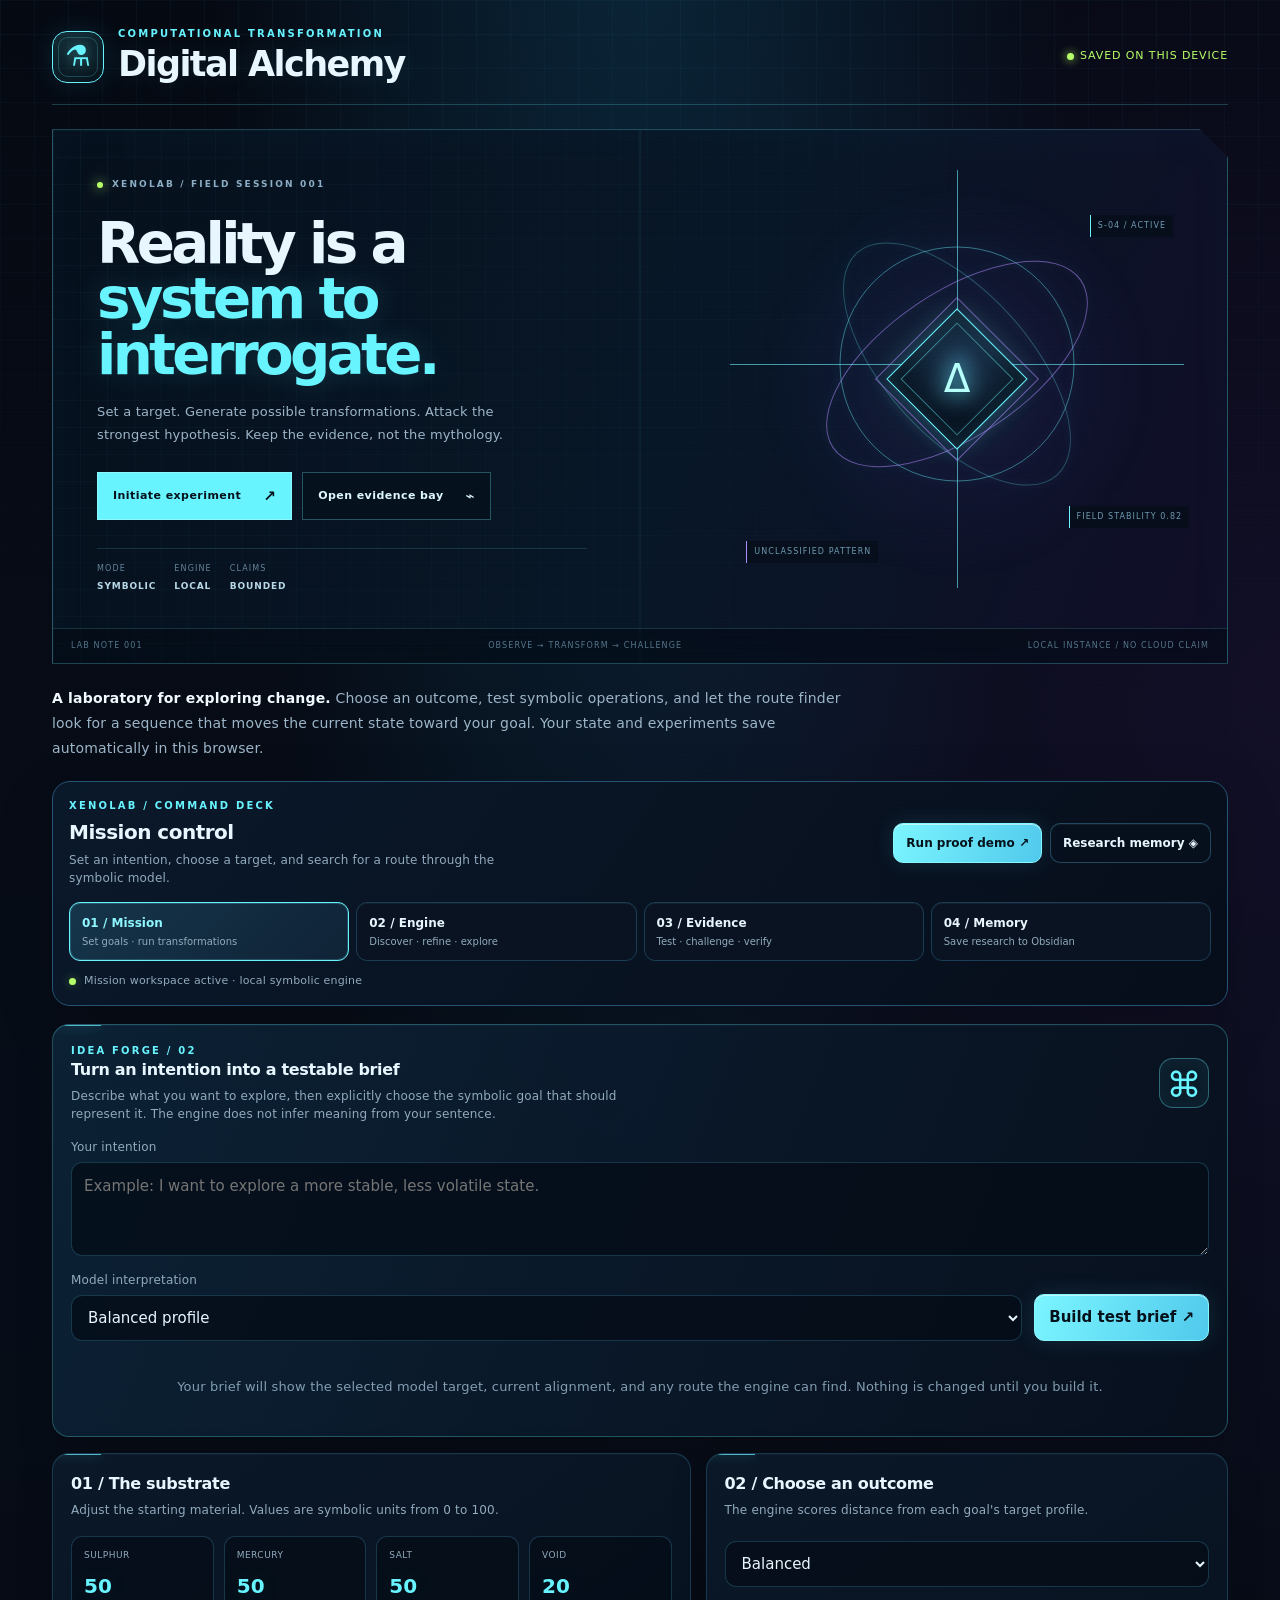
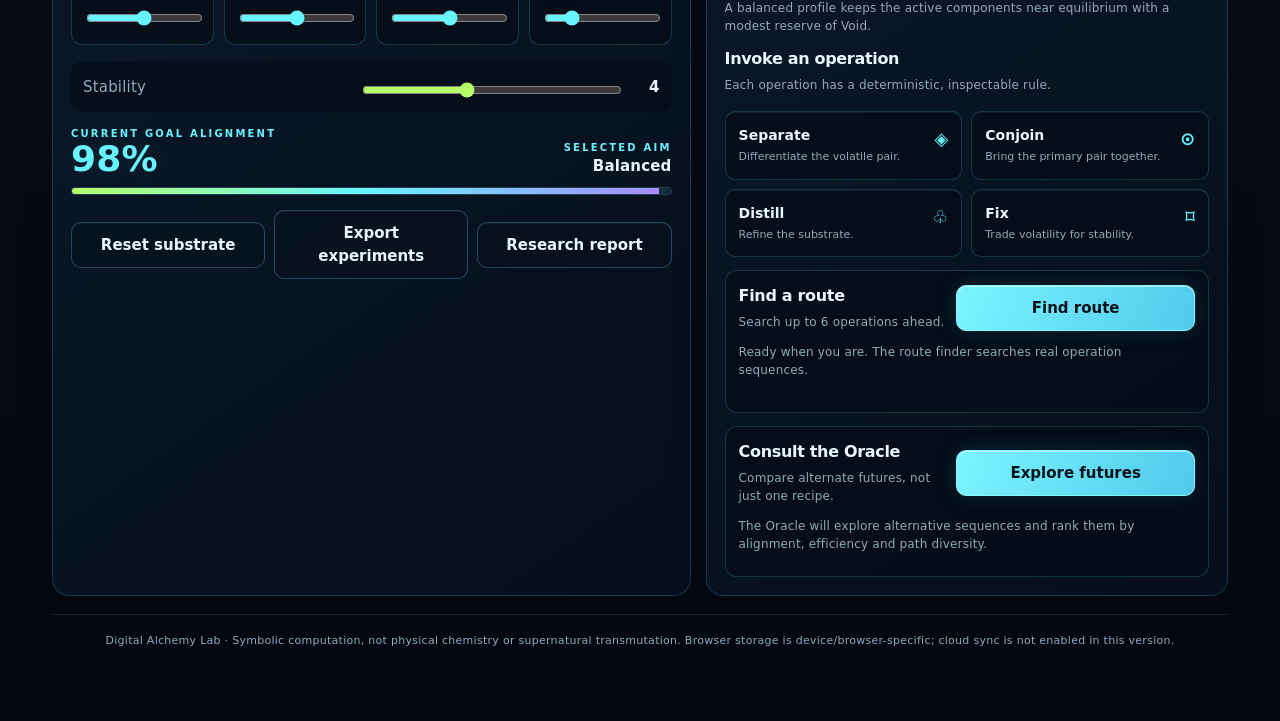
==== commit c229016d: "Build focused XenoLab command dashboard workspaces" ====
--- a/index.html
+++ b/index.html
@@ -191,6 +191,25 @@
 .obsidian-bridge .bridge-note{font-size:12px;color:var(--muted);margin:10px 0 0}
 @media(max-width:520px){.obsidian-bridge .bridge-controls{grid-template-columns:1fr}.obsidian-bridge .bridge-actions button{min-width:100%}}
 
+
+/* COMMAND DECK / FOCUSED WORKSPACES */
+.workspace-shell{margin:0 0 18px;padding:16px;border:1px solid #255574;border-radius:18px;background:linear-gradient(125deg,rgba(10,25,43,.98),rgba(7,14,27,.98));box-shadow:0 18px 55px #0003}
+.workspace-topline{display:flex;align-items:center;justify-content:space-between;gap:14px;margin-bottom:15px}
+.workspace-topline h2{margin:4px 0;font-size:20px;letter-spacing:-.025em}
+.workspace-topline p{margin:0;color:var(--muted);font-size:12px;max-width:480px}
+.workspace-actions{display:flex;gap:8px;flex-wrap:wrap;justify-content:flex-end}
+.workspace-actions button{font-size:12px;padding:10px 12px}
+.workspace-tabs{display:grid;grid-template-columns:repeat(4,minmax(0,1fr));gap:7px}
+.workspace-tab{background:#091321;border:1px solid #1c3d56;border-radius:11px;text-align:left;padding:11px 12px;min-width:0}
+.workspace-tab strong{display:block;font-size:12px}
+.workspace-tab small{display:block;color:var(--muted);font-size:10px;font-weight:400;margin-top:3px;line-height:1.35}
+.workspace-tab[aria-selected="true"]{border-color:#68f4ff;background:linear-gradient(135deg,#15354a,#102337);box-shadow:inset 0 0 0 1px #68f4ff33}
+.workspace-tab[aria-selected="true"] strong{color:#8ff7ff}
+.workspace-state{display:flex;align-items:center;gap:8px;color:var(--muted);font-size:11px;margin-top:12px}
+.workspace-state .dot{background:var(--green);box-shadow:0 0 10px #b7ff6a66}
+.workspace-hidden{display:none!important}
+@media(max-width:600px){.workspace-shell{padding:12px}.workspace-topline{display:block}.workspace-actions{justify-content:stretch;margin-top:12px}.workspace-actions button{flex:1}.workspace-tabs{grid-template-columns:repeat(2,minmax(0,1fr))}.workspace-tab{padding:10px}.workspace-topline h2{font-size:18px}}
+
 </style></head><body><main class="wrap">
 <header class="top"><div class="brand"><div class="sigil">⚗</div><div><div class="eyebrow">Computational transformation</div><h1>Digital Alchemy</h1></div></div><div class="status" id="saveStatus"><span class="dot"></span><span>Saved on this device</span></div></header>
 <section class="xeno-hero" aria-label="XenoLab research interface">
@@ -211,6 +230,18 @@
  <div class="xeno-edge"><span>LAB NOTE 001</span><span>OBSERVE → TRANSFORM → CHALLENGE</span><span>LOCAL INSTANCE / NO CLOUD CLAIM</span></div>
 </section>
 <p class="intro"><strong>A laboratory for exploring change.</strong> Choose an outcome, test symbolic operations, and let the route finder look for a sequence that moves the current state toward your goal. Your state and experiments save automatically in this browser.</p>
+
+<section class="workspace-shell" aria-label="Digital Alchemy workspaces">
+ <div class="workspace-topline"><div><div class="eyebrow">XENOLAB / COMMAND DECK</div><h2 id="workspaceTitle">Mission control</h2><p id="workspaceDescription">Set an intention, choose a target, and search for a route through the symbolic model.</p></div><div class="workspace-actions"><button class="primary" id="launchProofDemo">Run proof demo ↗</button><button class="ghost" id="openResearchMemory">Research memory ◈</button></div></div>
+ <div class="workspace-tabs" role="tablist" aria-label="Research workspaces">
+  <button class="workspace-tab" type="button" role="tab" data-workspace-tab="mission" aria-selected="true"><strong>01 / Mission</strong><small>Set goals · run transformations</small></button>
+  <button class="workspace-tab" type="button" role="tab" data-workspace-tab="engine" aria-selected="false"><strong>02 / Engine</strong><small>Discover · refine · explore</small></button>
+  <button class="workspace-tab" type="button" role="tab" data-workspace-tab="evidence" aria-selected="false"><strong>03 / Evidence</strong><small>Test · challenge · verify</small></button>
+  <button class="workspace-tab" type="button" role="tab" data-workspace-tab="memory" aria-selected="false"><strong>04 / Memory</strong><small>Save research to Obsidian</small></button>
+ </div>
+ <div class="workspace-state"><span class="dot"></span><span id="workspaceStateText">Mission workspace active · local symbolic engine</span></div>
+</section>
+
 
 <section class="panel wide obsidian-bridge" id="obsidianBridge" aria-labelledby="obsidianBridgeTitle">
   <div class="bridge-head"><div><div class="eyebrow">Research memory / Obsidian bridge</div><h2 id="obsidianBridgeTitle">Keep the discoveries</h2><p class="sub">Send the latest saved experiment straight into an Obsidian note, or export your full experiment archive as Markdown.</p></div><span class="bridge-mark" aria-hidden="true">⌘</span></div>
@@ -1337,5 +1368,62 @@
 });
 document.getElementById('export').addEventListener('click',()=>{const blob=new Blob([JSON.stringify(createExportPayload(state,goalConfig(),new Date().toISOString()),null,2)],{type:'application/json'});const a=document.createElement('a');a.href=URL.createObjectURL(blob);a.download='digital-alchemy-experiments.json';a.click();setTimeout(()=>URL.revokeObjectURL(a.href),1000);showToast('Export prepared')});
 load();document.getElementById('intentionText').value=state.intentText||'';document.getElementById('intentionGoal').value=state.goal;renderStats();renderTargetControls();updateSummary();renderTrace();renderHistory();renderKeptRules();
+
+function setupWorkspaceDeck(){
+ const copy={
+  mission:{title:'Mission control',description:'Set an intention, choose a target, and search for a route through the symbolic model.',status:'Mission workspace active · local symbolic engine'},
+  engine:{title:'Engine room',description:'Generate candidate rules, evolve search strategies, and investigate how the symbolic system behaves.',status:'Engine workspace active · discovery tools'},
+  evidence:{title:'Evidence bay',description:'Run repeatability checks, challenge hypotheses, inspect counterexamples, and review saved experiments.',status:'Evidence workspace active · results stay within the model'},
+  memory:{title:'Research memory',description:'Send a saved experiment to Obsidian or export the full research log for your project vault.',status:'Memory workspace active · Obsidian opens by explicit action'}
+ };
+ const tag=(selector,workspace)=>{const el=document.querySelector(selector);if(el){el.dataset.workspace=workspace;return el}return null};
+ tag('#obsidianBridge','memory');
+ const demo=tag('#portfolioDemoTitle','evidence');if(demo)demo.closest('section').dataset.workspace='evidence';
+ tag('#refinementPanel','engine');tag('#discoveryPanel','engine');tag('#evidencePanel','evidence');
+ tag('#substratePanel','mission');tag('#intentionPanel','mission');
+ const intent=document.querySelector('#intentCompilerTitle');if(intent)intent.closest('section').dataset.workspace='mission';
+ const missionNav=document.querySelector('section[aria-labelledby="missionTitle"]');if(missionNav){missionNav.dataset.workspace='mission';missionNav.classList.add('workspace-hidden');missionNav.dataset.workspaceSkip='true'}
+ document.querySelectorAll('.grid > section').forEach(sec=>{
+  const heading=sec.querySelector('h2');const t=heading?heading.textContent:'';
+  if(/ANOMALY LAB|DISCOVERY CYCLE|EXPERIMENT DESIGNER|RULE ADJUDICATOR|PATTERN VAULT|THE LAW FORGE/i.test(t))sec.dataset.workspace='engine';
+  if(/Engine integrity|Experiment trace|Experiment archive/i.test(t))sec.dataset.workspace='evidence';
+ });
+ function switchTo(workspace,scroll){
+  if(!copy[workspace])workspace='mission';
+  document.querySelectorAll('[data-workspace-tab]').forEach(btn=>btn.setAttribute('aria-selected',String(btn.dataset.workspaceTab===workspace)));
+  document.querySelectorAll('[data-workspace]').forEach(el=>{
+   if(el.dataset.workspaceSkip==='true')return;
+   el.classList.toggle('workspace-hidden',el.dataset.workspace!==workspace);
+  });
+  document.querySelectorAll('.grid').forEach(grid=>{
+   const visible=[...grid.children].some(el=>!el.classList.contains('workspace-hidden'));
+   grid.classList.toggle('workspace-hidden',!visible);
+  });
+  document.getElementById('workspaceTitle').textContent=copy[workspace].title;
+  document.getElementById('workspaceDescription').textContent=copy[workspace].description;
+  document.getElementById('workspaceStateText').textContent=copy[workspace].status;
+  try{sessionStorage.setItem('da-workspace',workspace)}catch(e){}
+  if(scroll)document.querySelector('.workspace-shell').scrollIntoView({behavior:'smooth',block:'start'});
+ }
+ document.querySelectorAll('[data-workspace-tab]').forEach(btn=>btn.addEventListener('click',()=>switchTo(btn.dataset.workspaceTab,false)));
+ document.getElementById('openResearchMemory').addEventListener('click',()=>switchTo('memory',true));
+ document.getElementById('launchProofDemo').addEventListener('click',()=>{
+  switchTo('evidence',false);
+  document.getElementById('portfolioDemoTitle').closest('section').scrollIntoView({behavior:'smooth',block:'start'});
+  runPortfolioDemo();
+ });
+ document.querySelectorAll('.xeno-actions a[href^="#"]').forEach(a=>a.addEventListener('click',e=>{
+  const id=a.getAttribute('href').slice(1);
+  const workspace=id==='evidencePanel'?'evidence':'mission';
+  switchTo(workspace,false);
+  const target=document.getElementById(id);
+  if(target)setTimeout(()=>target.scrollIntoView({behavior:'smooth',block:'start'}),40);
+  e.preventDefault();
+ }));
+ let initial='mission';try{const saved=sessionStorage.getItem('da-workspace');if(copy[saved])initial=saved}catch(e){}
+ switchTo(initial,false);
+}
+
+setupWorkspaceDeck();
 })();
 </script></body></html>
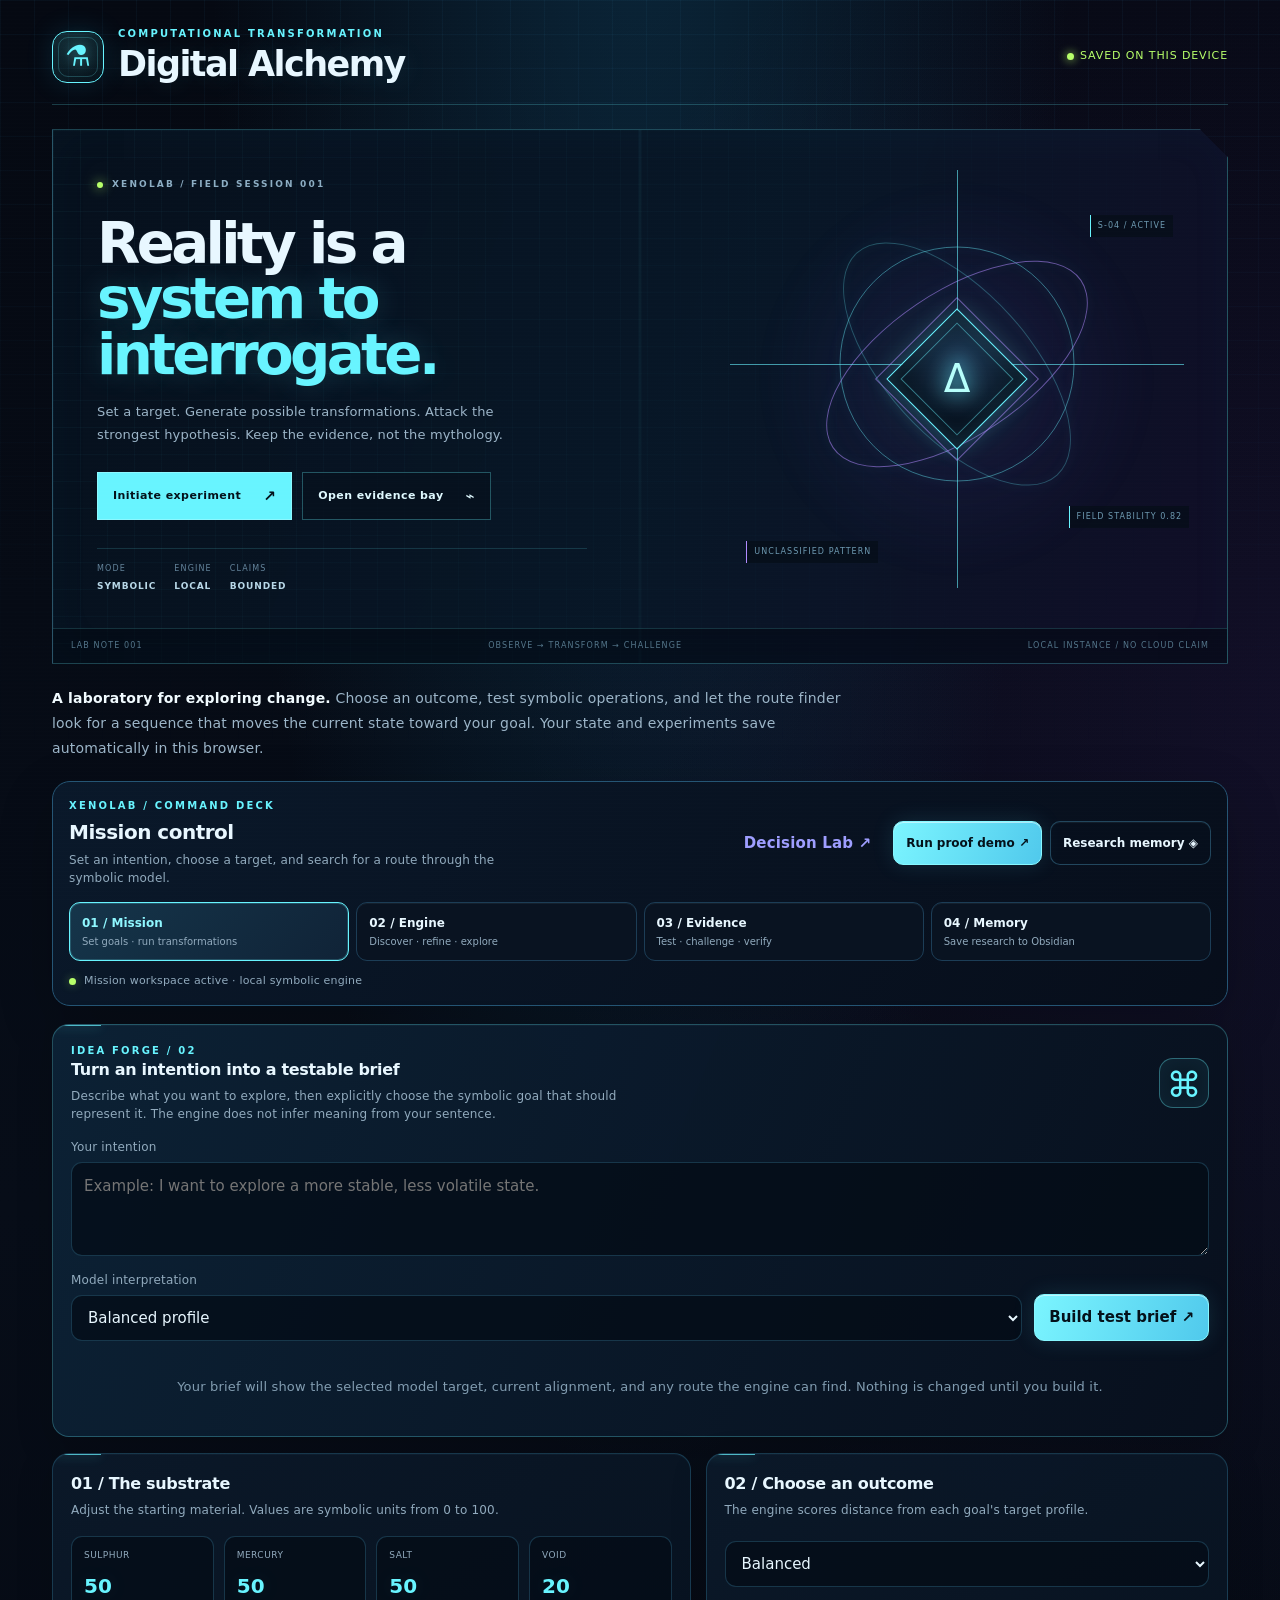
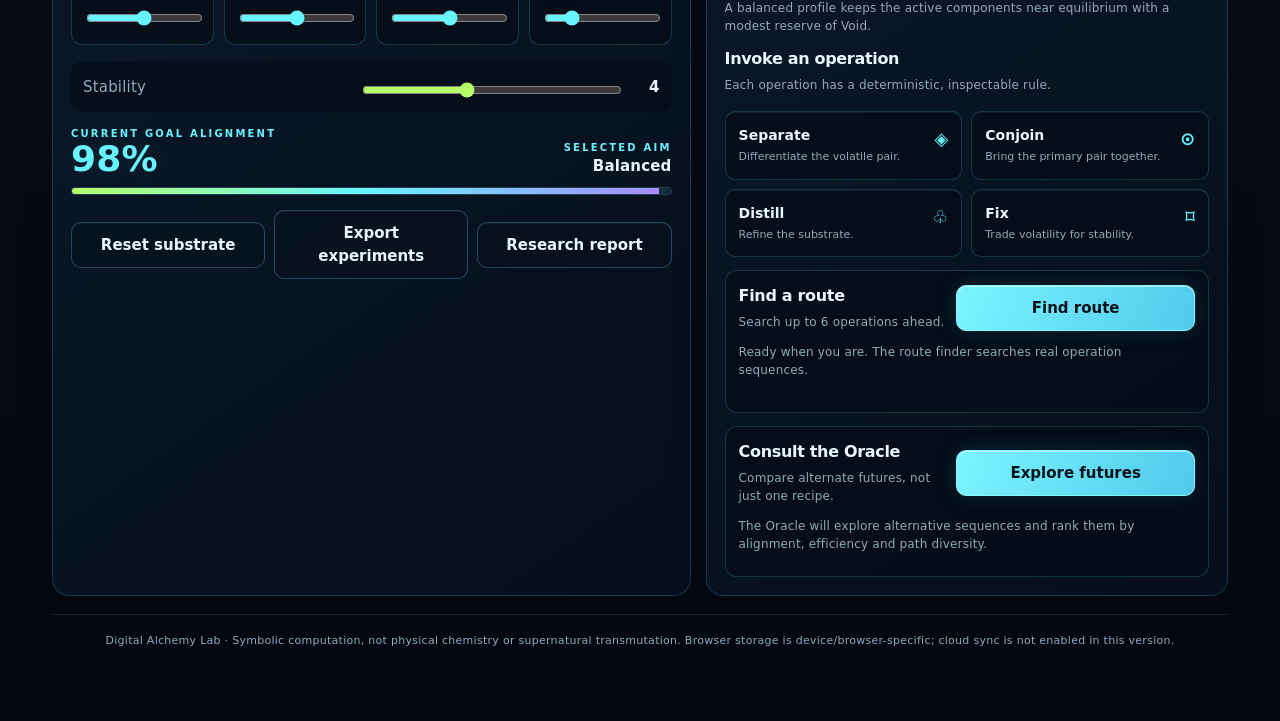
==== commit 943584d6: "Link Decision Lab from the main command deck" ====
--- a/index.html
+++ b/index.html
@@ -232,7 +232,7 @@
 <p class="intro"><strong>A laboratory for exploring change.</strong> Choose an outcome, test symbolic operations, and let the route finder look for a sequence that moves the current state toward your goal. Your state and experiments save automatically in this browser.</p>
 
 <section class="workspace-shell" aria-label="Digital Alchemy workspaces">
- <div class="workspace-topline"><div><div class="eyebrow">XENOLAB / COMMAND DECK</div><h2 id="workspaceTitle">Mission control</h2><p id="workspaceDescription">Set an intention, choose a target, and search for a route through the symbolic model.</p></div><div class="workspace-actions"><button class="primary" id="launchProofDemo">Run proof demo ↗</button><button class="ghost" id="openResearchMemory">Research memory ◈</button></div></div>
+ <div class="workspace-topline"><div><div class="eyebrow">XENOLAB / COMMAND DECK</div><h2 id="workspaceTitle">Mission control</h2><p id="workspaceDescription">Set an intention, choose a target, and search for a route through the symbolic model.</p></div><div class="workspace-actions"><a class="primary" href="./decision-lab.html" style="display:inline-block;text-decoration:none;padding:11px 14px;border-radius:12px;font-weight:650">Decision Lab ↗</a><button class="primary" id="launchProofDemo">Run proof demo ↗</button><button class="ghost" id="openResearchMemory">Research memory ◈</button></div></div>
  <div class="workspace-tabs" role="tablist" aria-label="Research workspaces">
   <button class="workspace-tab" type="button" role="tab" data-workspace-tab="mission" aria-selected="true"><strong>01 / Mission</strong><small>Set goals · run transformations</small></button>
   <button class="workspace-tab" type="button" role="tab" data-workspace-tab="engine" aria-selected="false"><strong>02 / Engine</strong><small>Discover · refine · explore</small></button>
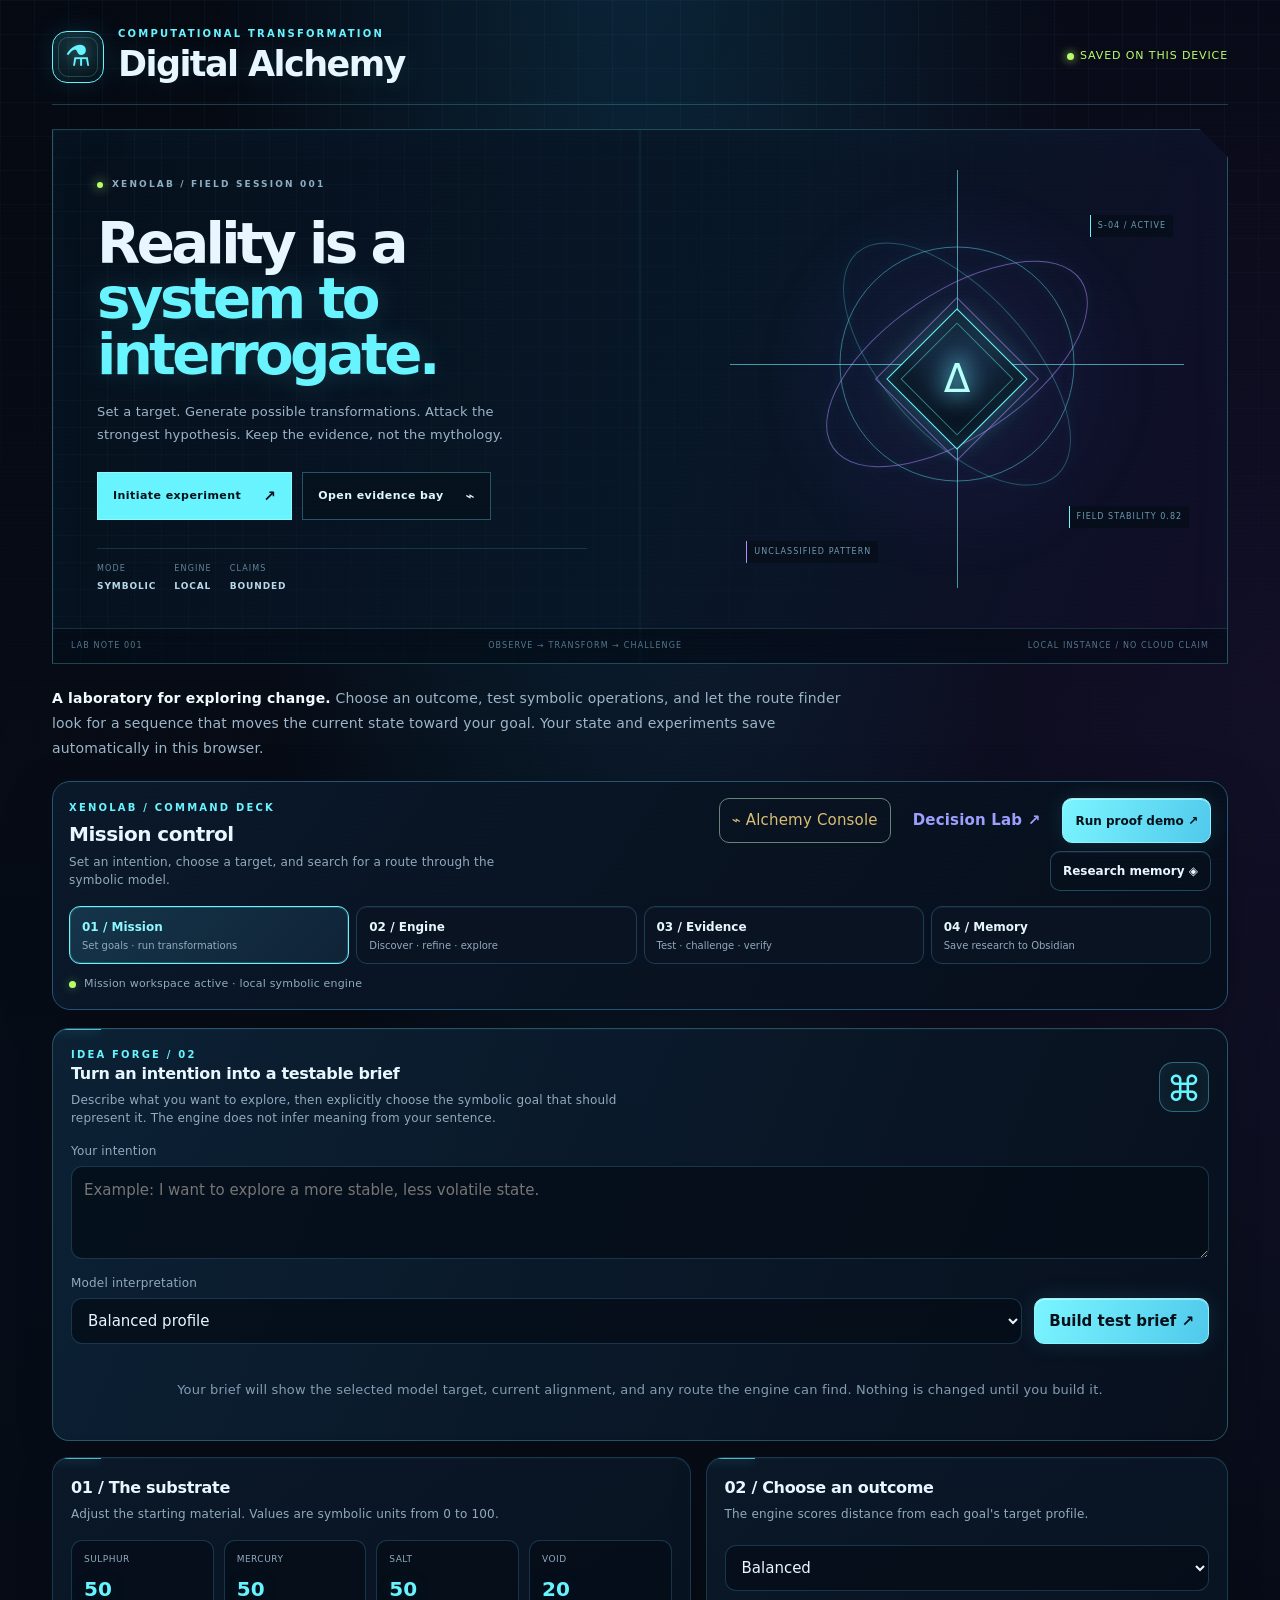
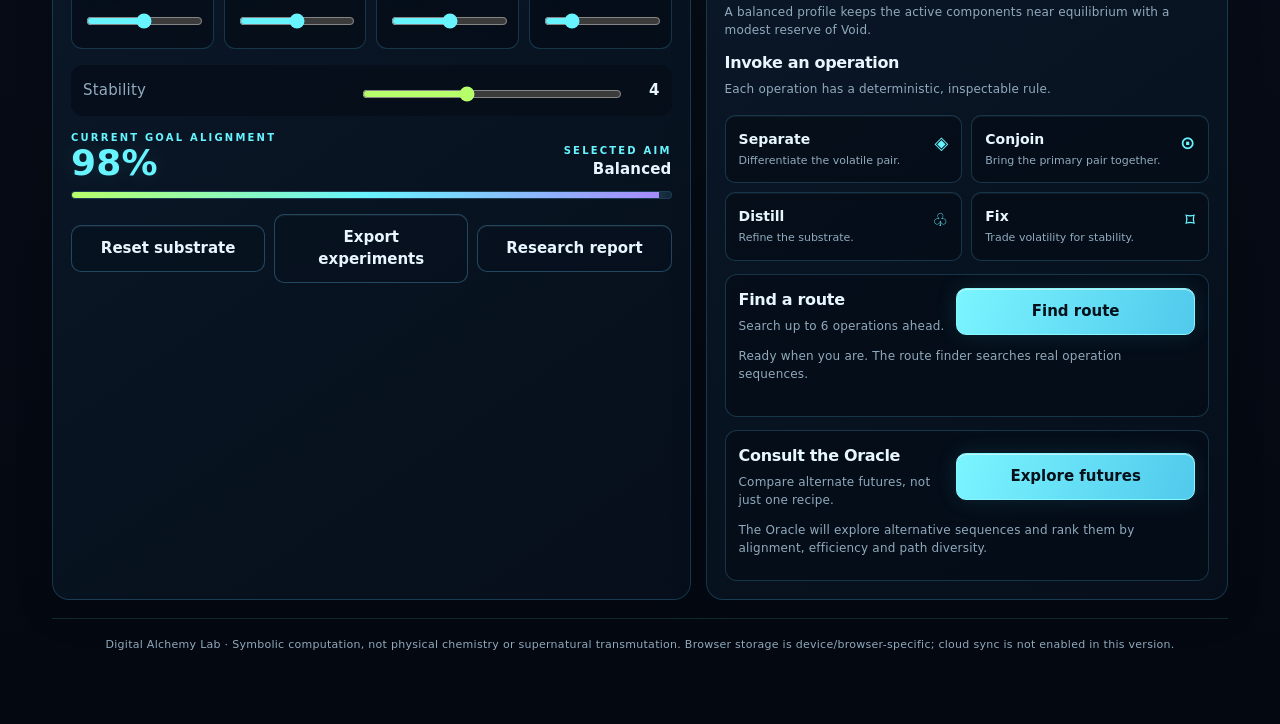
==== commit 100a4ca5: "Link bespoke Alchemy Console from main workspace" ====
--- a/index.html
+++ b/index.html
@@ -232,7 +232,7 @@
 <p class="intro"><strong>A laboratory for exploring change.</strong> Choose an outcome, test symbolic operations, and let the route finder look for a sequence that moves the current state toward your goal. Your state and experiments save automatically in this browser.</p>
 
 <section class="workspace-shell" aria-label="Digital Alchemy workspaces">
- <div class="workspace-topline"><div><div class="eyebrow">XENOLAB / COMMAND DECK</div><h2 id="workspaceTitle">Mission control</h2><p id="workspaceDescription">Set an intention, choose a target, and search for a route through the symbolic model.</p></div><div class="workspace-actions"><a class="primary" href="./decision-lab.html" style="display:inline-block;text-decoration:none;padding:11px 14px;border-radius:12px;font-weight:650">Decision Lab ↗</a><button class="primary" id="launchProofDemo">Run proof demo ↗</button><button class="ghost" id="openResearchMemory">Research memory ◈</button></div></div>
+ <div class="workspace-topline"><div><div class="eyebrow">XENOLAB / COMMAND DECK</div><h2 id="workspaceTitle">Mission control</h2><p id="workspaceDescription">Set an intention, choose a target, and search for a route through the symbolic model.</p></div><div class="workspace-actions"><a class="primary" href="./console.html" style="display:inline-flex;align-items:center;gap:6px;padding:9px 12px;border:1px solid #66847b;border-radius:10px;color:#d9bd75;text-decoration:none" title="Open the Lumora Alchemy Console">⌁ Alchemy Console</a><a href="./decision-lab.html" style="display:inline-block;text-decoration:none;padding:11px 14px;border-radius:12px;font-weight:650">Decision Lab ↗</a><button class="primary" id="launchProofDemo">Run proof demo ↗</button><button class="ghost" id="openResearchMemory">Research memory ◈</button></div></div>
  <div class="workspace-tabs" role="tablist" aria-label="Research workspaces">
   <button class="workspace-tab" type="button" role="tab" data-workspace-tab="mission" aria-selected="true"><strong>01 / Mission</strong><small>Set goals · run transformations</small></button>
   <button class="workspace-tab" type="button" role="tab" data-workspace-tab="engine" aria-selected="false"><strong>02 / Engine</strong><small>Discover · refine · explore</small></button>
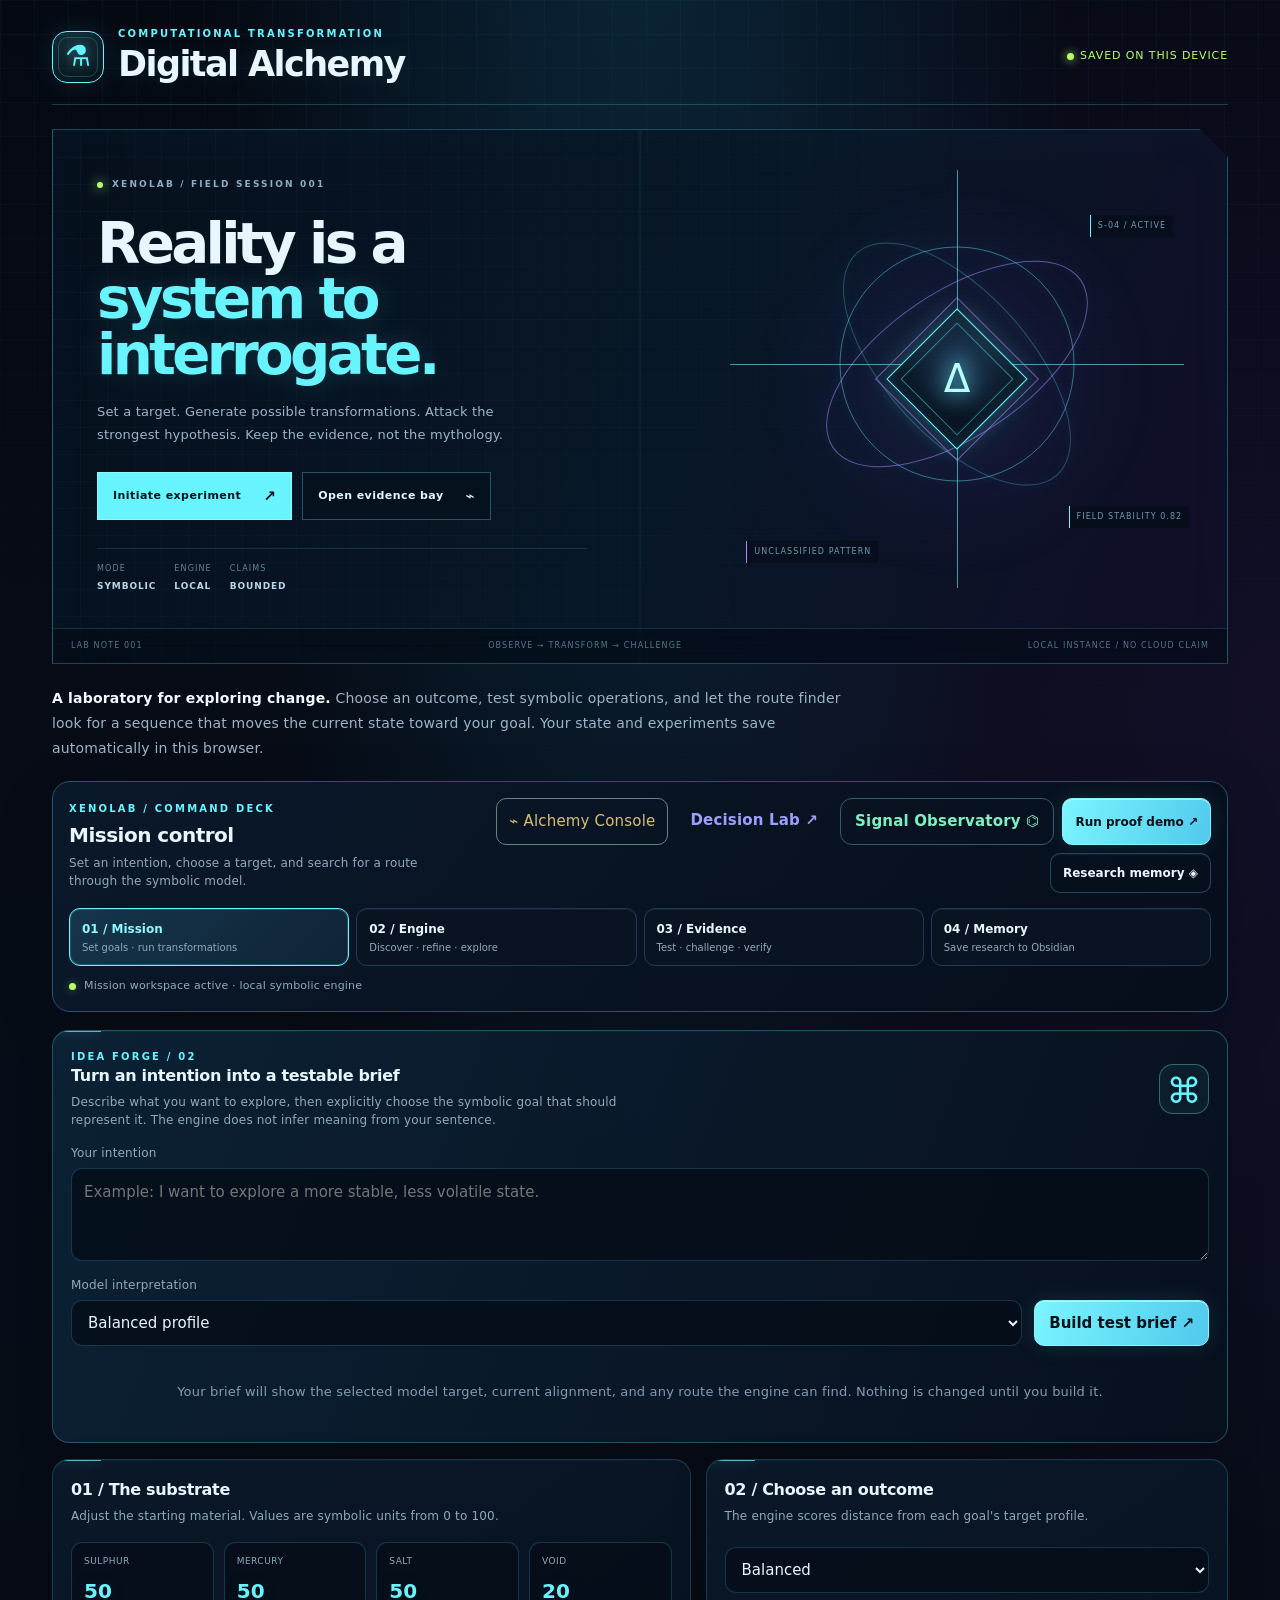
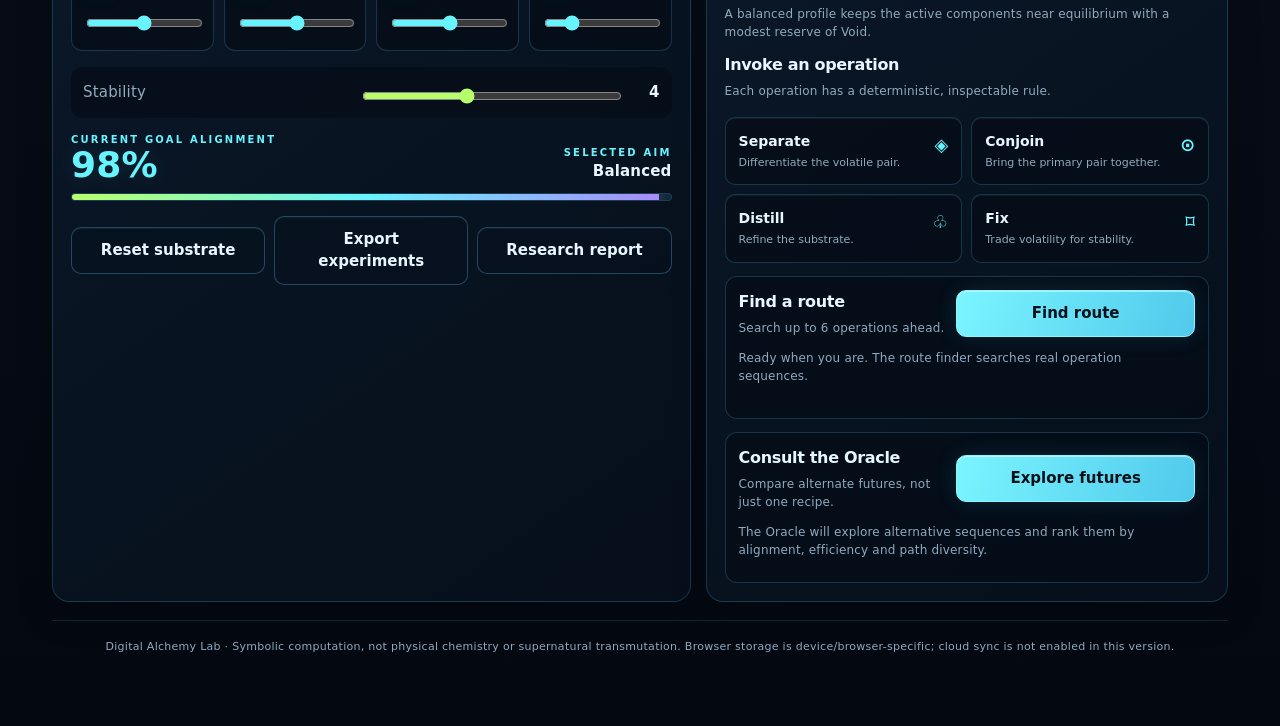
==== commit 7cdaaa82: "Expose Signal Observatory from main command deck" ====
--- a/index.html
+++ b/index.html
@@ -232,7 +232,7 @@
 <p class="intro"><strong>A laboratory for exploring change.</strong> Choose an outcome, test symbolic operations, and let the route finder look for a sequence that moves the current state toward your goal. Your state and experiments save automatically in this browser.</p>
 
 <section class="workspace-shell" aria-label="Digital Alchemy workspaces">
- <div class="workspace-topline"><div><div class="eyebrow">XENOLAB / COMMAND DECK</div><h2 id="workspaceTitle">Mission control</h2><p id="workspaceDescription">Set an intention, choose a target, and search for a route through the symbolic model.</p></div><div class="workspace-actions"><a class="primary" href="./console.html" style="display:inline-flex;align-items:center;gap:6px;padding:9px 12px;border:1px solid #66847b;border-radius:10px;color:#d9bd75;text-decoration:none" title="Open the Lumora Alchemy Console">⌁ Alchemy Console</a><a href="./decision-lab.html" style="display:inline-block;text-decoration:none;padding:11px 14px;border-radius:12px;font-weight:650">Decision Lab ↗</a><button class="primary" id="launchProofDemo">Run proof demo ↗</button><button class="ghost" id="openResearchMemory">Research memory ◈</button></div></div>
+ <div class="workspace-topline"><div><div class="eyebrow">XENOLAB / COMMAND DECK</div><h2 id="workspaceTitle">Mission control</h2><p id="workspaceDescription">Set an intention, choose a target, and search for a route through the symbolic model.</p></div><div class="workspace-actions"><a class="primary" href="./console.html" style="display:inline-flex;align-items:center;gap:6px;padding:9px 12px;border:1px solid #66847b;border-radius:10px;color:#d9bd75;text-decoration:none" title="Open the Lumora Alchemy Console">⌁ Alchemy Console</a><a href="./decision-lab.html" style="display:inline-block;text-decoration:none;padding:11px 14px;border-radius:12px;font-weight:650">Decision Lab ↗</a><a href="./observatory.html" style="display:inline-block;text-decoration:none;padding:11px 14px;border:1px solid #355c67;border-radius:12px;font-weight:650;color:#7cf0c0">Signal Observatory ⌬</a><button class="primary" id="launchProofDemo">Run proof demo ↗</button><button class="ghost" id="openResearchMemory">Research memory ◈</button></div></div>
  <div class="workspace-tabs" role="tablist" aria-label="Research workspaces">
   <button class="workspace-tab" type="button" role="tab" data-workspace-tab="mission" aria-selected="true"><strong>01 / Mission</strong><small>Set goals · run transformations</small></button>
   <button class="workspace-tab" type="button" role="tab" data-workspace-tab="engine" aria-selected="false"><strong>02 / Engine</strong><small>Discover · refine · explore</small></button>
